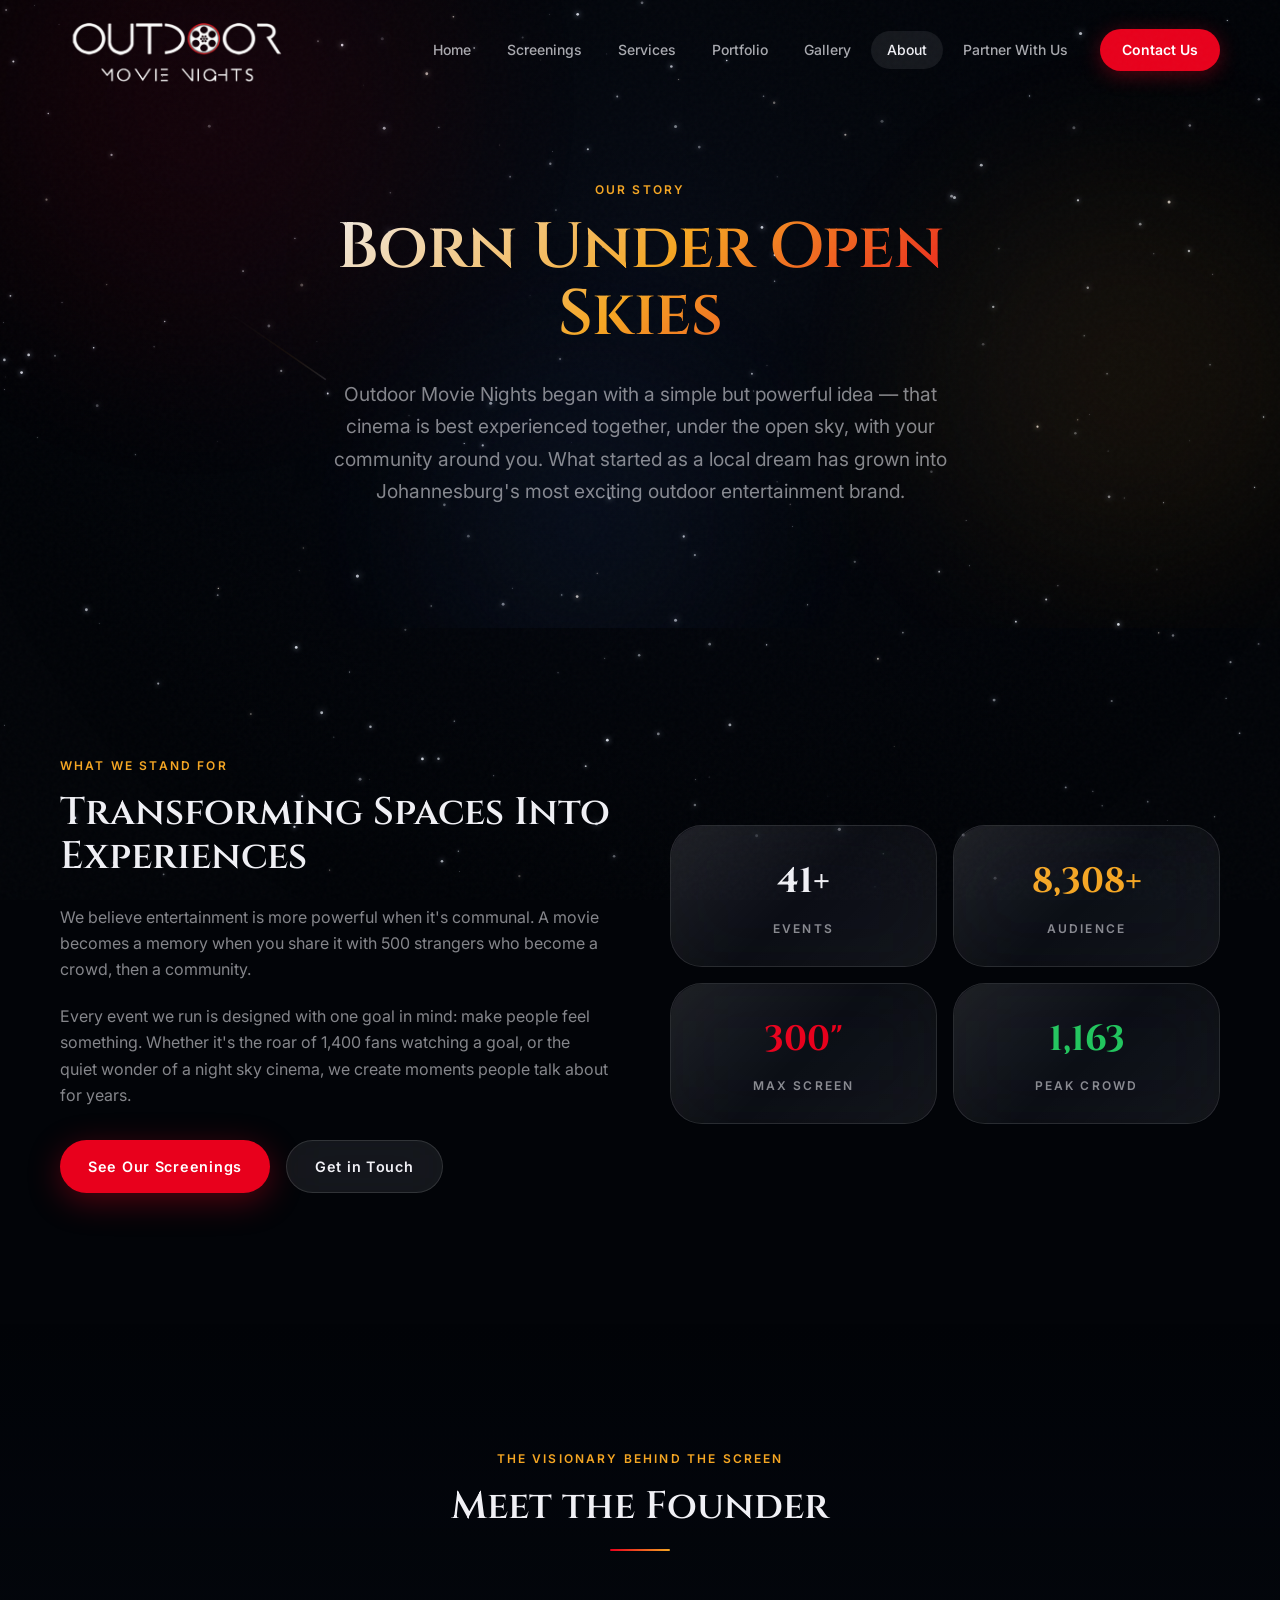
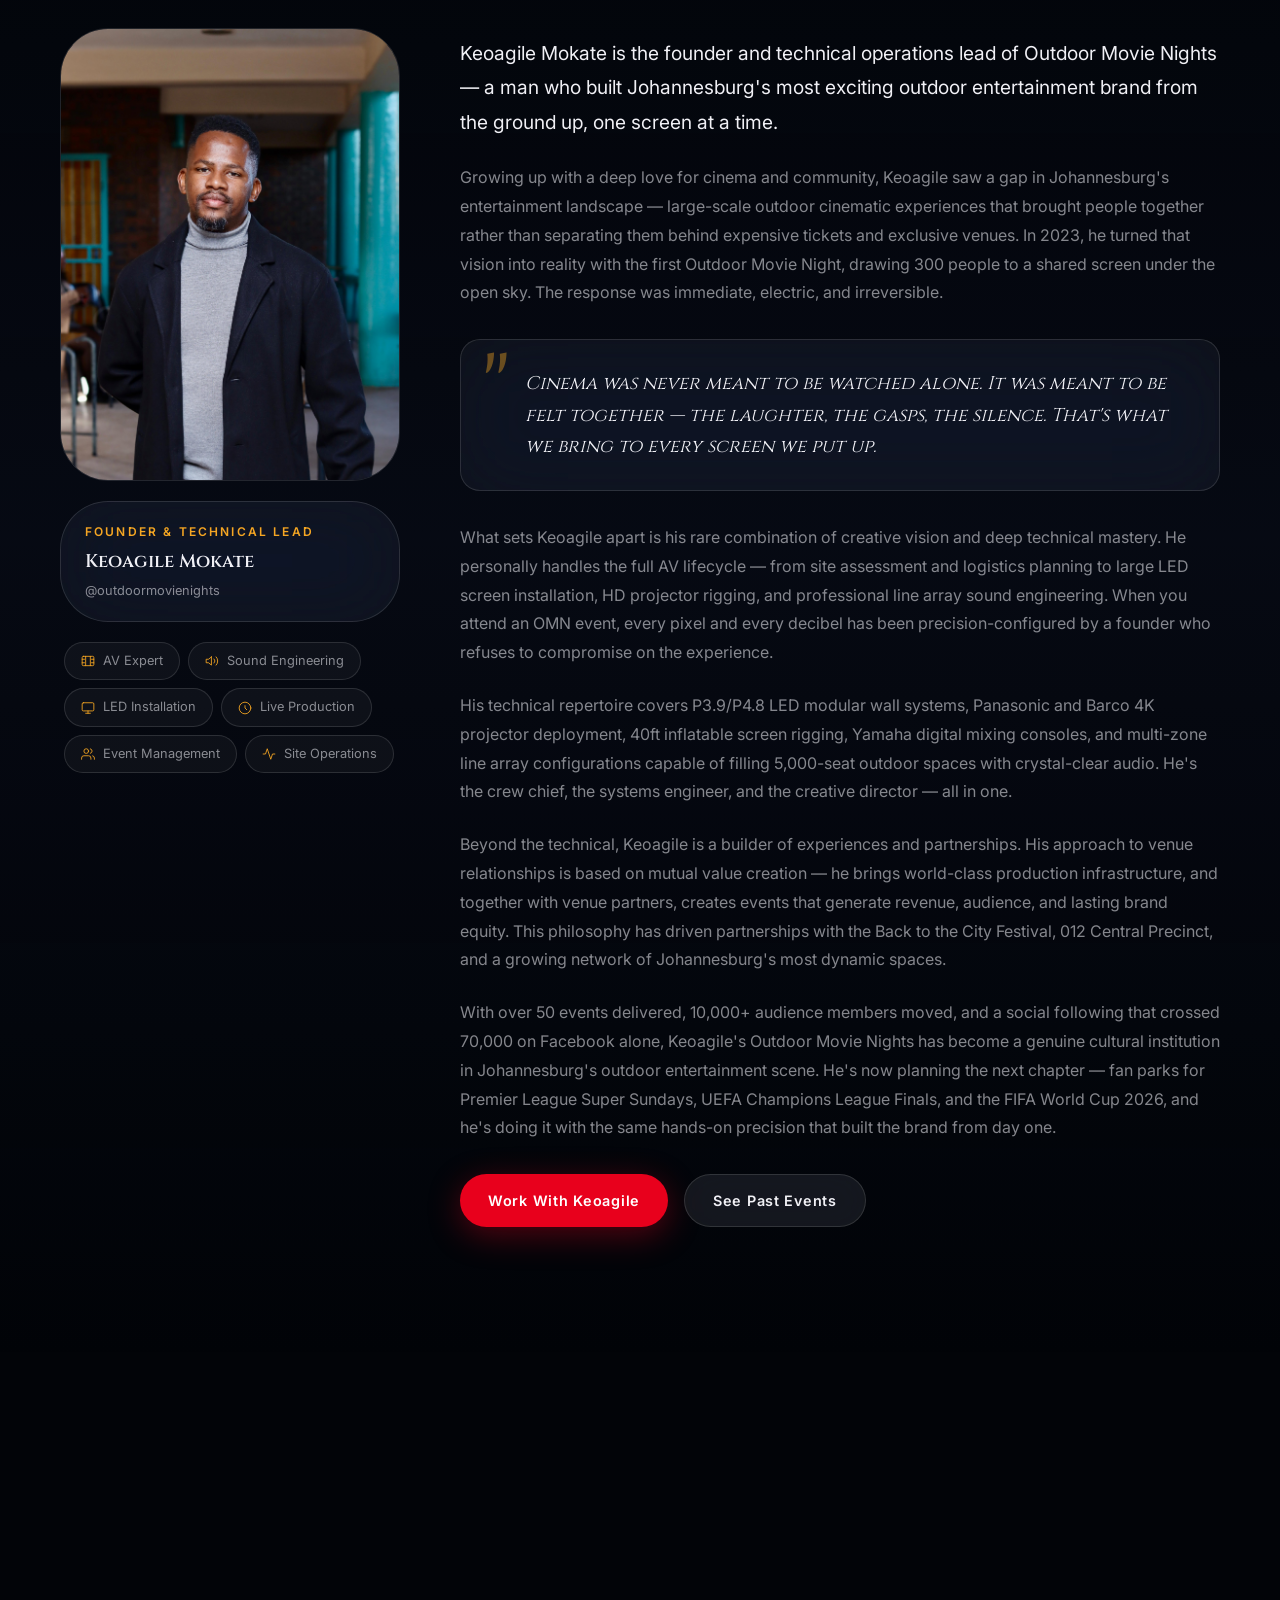
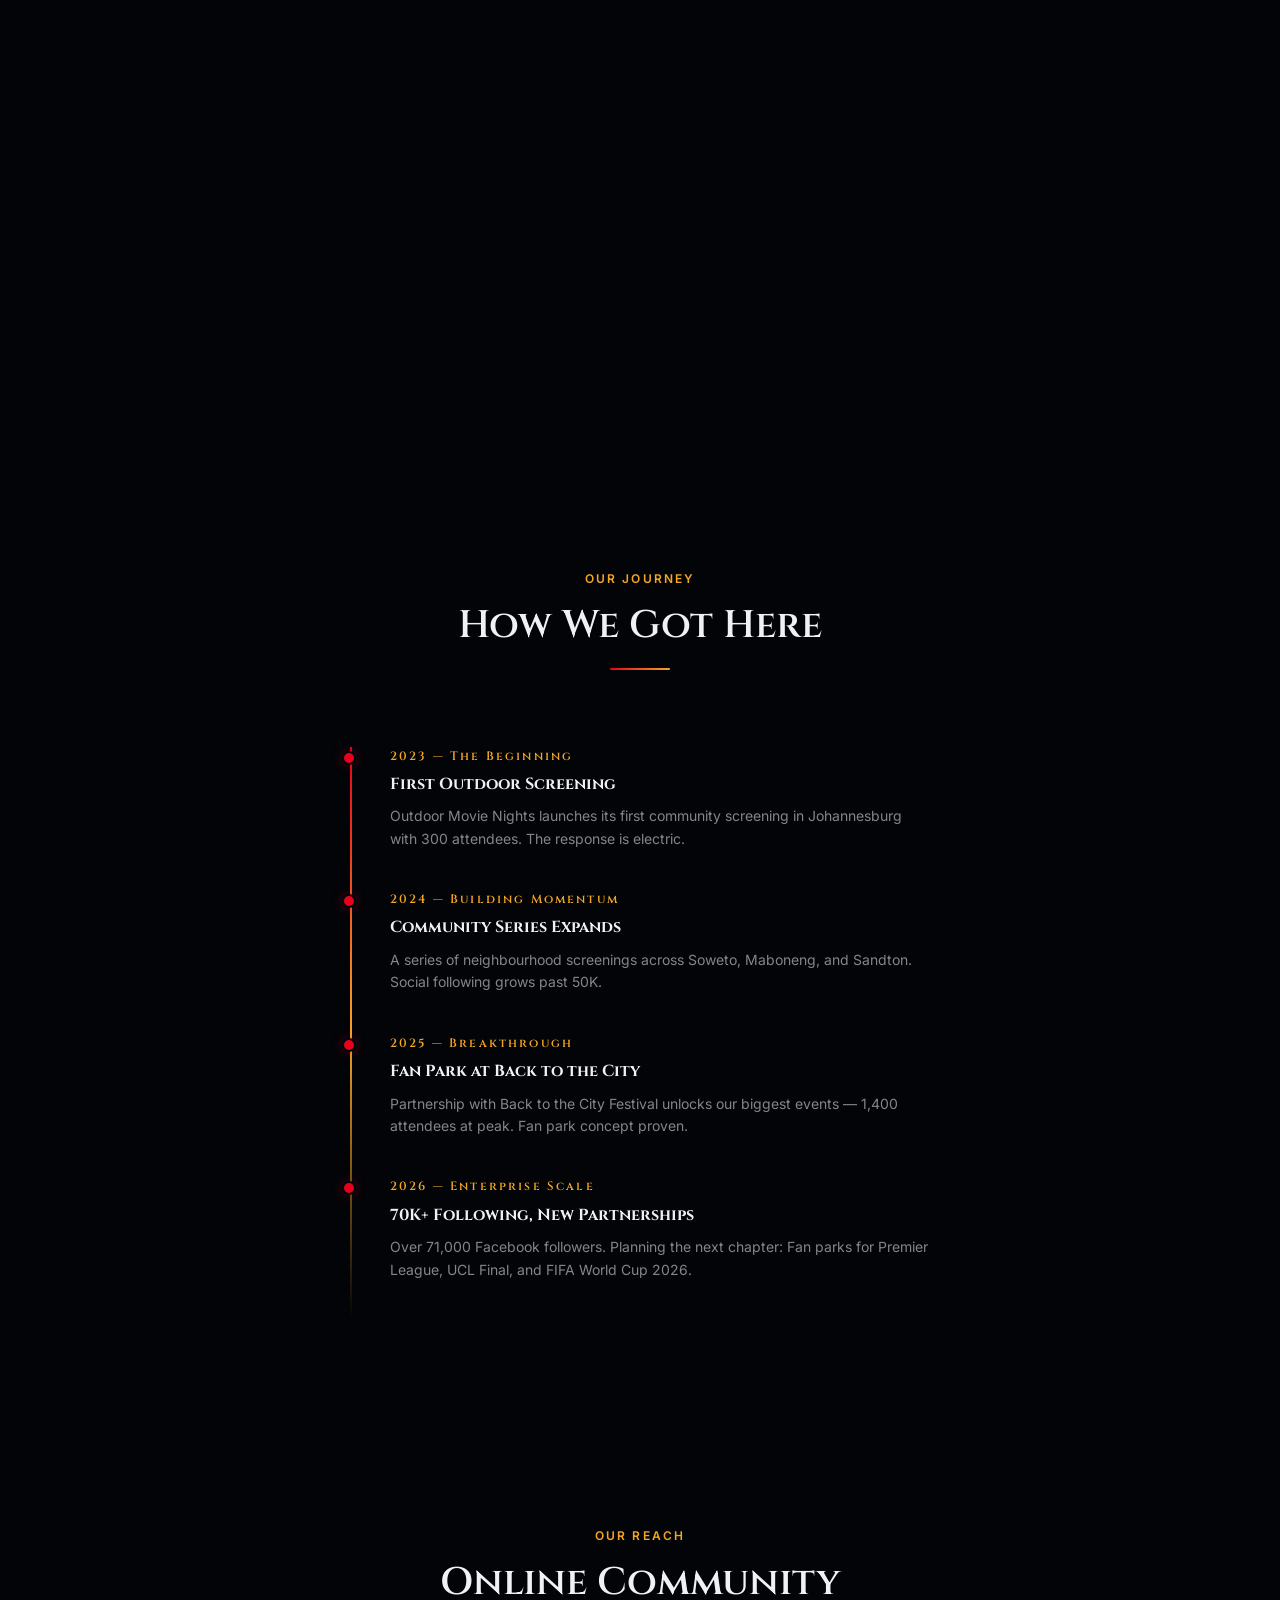
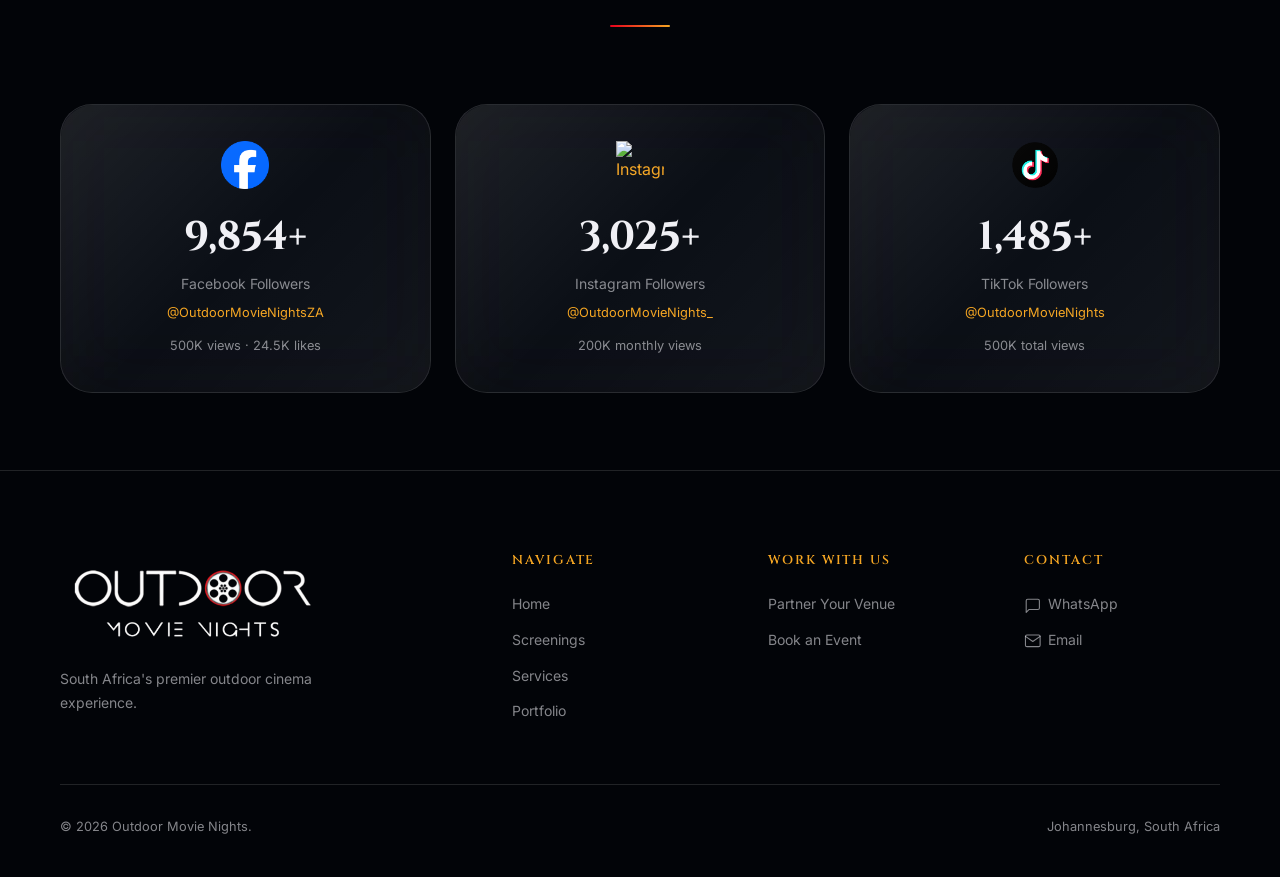
==== about.html @ 3a8fc17a "Initial launch: Outdoor Movie Nights website 8-page enterprise site — iOS 26 Liquid Glass design sys" ====
<!DOCTYPE html>
<html lang="en">
<head>
  <meta charset="UTF-8">
  <meta name="viewport" content="width=device-width, initial-scale=1.0">
  <title>About — Outdoor Movie Nights</title>
  <link rel="stylesheet" href="css/global.css">
  <link rel="stylesheet" href="css/animations.css">
  <link rel="stylesheet" href="css/components.css">
  <style>
    .founder-layout { display:grid; grid-template-columns:340px 1fr; gap:60px; align-items:start; }
    @media(max-width:900px){ .founder-layout { grid-template-columns:1fr; } }
    .founder-photo-wrap { position:sticky; top:100px; }
    .founder-photo { width:100%; aspect-ratio:3/4; object-fit:cover; object-position:top; border-radius:var(--r-xl); border:1px solid var(--glass-border); }
    .founder-quote { position:relative; padding:28px 32px; margin:32px 0; }
    .founder-quote::before { content:'"'; font-family:var(--font-display); font-size:6rem; line-height:0.6; color:var(--c-amber); opacity:0.4; position:absolute; top:24px; left:20px; }
    .founder-quote blockquote { font-family:var(--font-display); font-size:1.15rem; line-height:1.7; color:var(--c-white); padding-left:32px; font-style:italic; margin:0; }
    .expertise-pill { display:inline-flex; align-items:center; gap:8px; padding:8px 16px; background:rgba(255,255,255,0.04); border:1px solid var(--glass-border); border-radius:var(--r-full); font-size:0.8rem; color:var(--c-muted); margin:4px; }
    .expertise-pill svg { width:14px; height:14px; stroke:var(--c-amber); fill:none; stroke-width:1.5; stroke-linecap:round; stroke-linejoin:round; }
  </style>
</head>
<body class="grain">
<canvas id="starfield-canvas"></canvas>

<nav class="nav">
  <div class="nav-inner">
    <a href="index.html" class="nav-logo"><img src="assets/logo/OMN Logo.png" alt="Outdoor Movie Nights"></a>
    <div class="nav-links">
      <a href="index.html" class="nav-link">Home</a>
      <a href="screenings.html" class="nav-link">Screenings</a>
      <a href="services.html" class="nav-link">Services</a>
      <a href="portfolio.html" class="nav-link">Portfolio</a>
      <a href="gallery.html" class="nav-link">Gallery</a>
      <a href="about.html" class="nav-link">About</a>
      <a href="vendors.html" class="nav-link">Partner With Us</a>
      <a href="contact.html" class="nav-link nav-cta">Contact Us</a>
    </div>
    <button class="nav-toggle"><span></span><span></span><span></span></button>
  </div>
</nav>
<div class="nav-mobile">
  <a href="index.html" class="nav-link">Home</a>
  <a href="screenings.html" class="nav-link">Screenings</a>
  <a href="services.html" class="nav-link">Services</a>
  <a href="portfolio.html" class="nav-link">Portfolio</a>
  <a href="gallery.html" class="nav-link">Gallery</a>
  <a href="about.html" class="nav-link">About</a>
  <a href="vendors.html" class="nav-link">Partner With Us</a>
  <a href="contact.html" class="nav-link nav-cta">Contact Us</a>
</div>

<!-- Hero -->
<section class="page-hero" style="padding-bottom:120px">
  <div class="aurora"><div class="aurora-orb"></div><div class="aurora-orb"></div><div class="aurora-orb"></div></div>
  <div class="container page-wrapper" style="max-width:800px;margin:0 auto;text-align:center">
    <div class="label" style="margin-bottom:16px">Our Story</div>
    <h1 class="display-lg text-gradient" style="margin-bottom:28px">Born Under Open Skies</h1>
    <p class="body-lg" style="color:var(--c-muted);max-width:620px;margin:0 auto">
      Outdoor Movie Nights began with a simple but powerful idea — that cinema is best experienced together, under the open sky, with your community around you. What started as a local dream has grown into Johannesburg's most exciting outdoor entertainment brand.
    </p>
  </div>
</section>

<!-- Mission -->
<section class="section" style="position:relative;z-index:2">
  <div class="container">
    <div style="display:grid;grid-template-columns:1fr 1fr;gap:60px;align-items:center">
      <div class="reveal">
        <div class="label" style="margin-bottom:16px">What We Stand For</div>
        <h2 class="display-md" style="margin-bottom:24px">Transforming Spaces Into Experiences</h2>
        <p class="body-md" style="color:var(--c-muted);margin-bottom:20px">We believe entertainment is more powerful when it's communal. A movie becomes a memory when you share it with 500 strangers who become a crowd, then a community.</p>
        <p class="body-md" style="color:var(--c-muted);margin-bottom:32px">Every event we run is designed with one goal in mind: make people feel something. Whether it's the roar of 1,400 fans watching a goal, or the quiet wonder of a night sky cinema, we create moments people talk about for years.</p>
        <div style="display:flex;gap:16px;flex-wrap:wrap">
          <a href="screenings.html" class="btn btn-primary">See Our Screenings</a>
          <a href="contact.html" class="btn btn-glass">Get in Touch</a>
        </div>
      </div>
      <div class="reveal reveal-delay-2">
        <div style="display:grid;grid-template-columns:1fr 1fr;gap:16px">
          <div class="glass-card" style="padding:28px;text-align:center">
            <div style="font-family:var(--font-display);font-size:2.2rem;font-weight:700;color:var(--c-white);margin-bottom:8px" data-target="50" data-suffix="+">50+</div>
            <div class="label" style="color:var(--c-muted)">Events</div>
          </div>
          <div class="glass-card" style="padding:28px;text-align:center">
            <div style="font-family:var(--font-display);font-size:2.2rem;font-weight:700;color:var(--c-amber);margin-bottom:8px" data-target="10000" data-suffix="+">10K+</div>
            <div class="label" style="color:var(--c-muted)">Audience</div>
          </div>
          <div class="glass-card" style="padding:28px;text-align:center">
            <div style="font-family:var(--font-display);font-size:2.2rem;font-weight:700;color:var(--c-red);margin-bottom:8px">300"</div>
            <div class="label" style="color:var(--c-muted)">Max Screen</div>
          </div>
          <div class="glass-card" style="padding:28px;text-align:center">
            <div style="font-family:var(--font-display);font-size:2.2rem;font-weight:700;color:var(--c-green);margin-bottom:8px" data-target="1400" data-suffix="">1,400</div>
            <div class="label" style="color:var(--c-muted)">Peak Crowd</div>
          </div>
        </div>
      </div>
    </div>
  </div>
</section>

<!-- Founder -->
<section class="section" style="position:relative;z-index:2;background:linear-gradient(180deg,transparent,rgba(10,15,30,0.5),transparent)">
  <div class="container">
    <div class="section-header reveal">
      <div class="label">The Visionary Behind the Screen</div>
      <h2 class="display-md">Meet the Founder</h2>
      <div class="divider"></div>
    </div>

    <div class="founder-layout reveal">
      <!-- Photo column -->
      <div class="founder-photo-wrap">
        <img src="assets/founder/founder.jpeg" alt="Keoagile Mokate — Founder, Outdoor Movie Nights" class="founder-photo">
        <div class="glass" style="margin-top:20px;padding:20px 24px;border-radius:var(--r-xl);border:1px solid var(--glass-border)">
          <div class="label" style="margin-bottom:6px;color:var(--c-amber)">Founder & Technical Lead</div>
          <div style="font-family:var(--font-display);font-size:1.15rem;font-weight:600;margin-bottom:4px">Keoagile Mokate</div>
          <div style="font-size:0.8rem;color:var(--c-muted)">@outdoormovienights</div>
        </div>
        <div style="margin-top:16px;display:flex;flex-wrap:wrap">
          <span class="expertise-pill">
            <svg viewBox="0 0 24 24"><rect x="2" y="4" width="20" height="16" rx="2"/><path d="M8 4v16M16 4v16M2 9h4M2 15h4M18 9h4M18 15h4"/></svg>
            AV Expert
          </span>
          <span class="expertise-pill">
            <svg viewBox="0 0 24 24"><path d="M11 5L6 9H2v6h4l5 4V5z"/><path d="M19.07 4.93a10 10 0 010 14.14M15.54 8.46a5 5 0 010 7.07"/></svg>
            Sound Engineering
          </span>
          <span class="expertise-pill">
            <svg viewBox="0 0 24 24"><rect x="2" y="3" width="20" height="14" rx="2"/><path d="M8 21h8M12 17v4"/></svg>
            LED Installation
          </span>
          <span class="expertise-pill">
            <svg viewBox="0 0 24 24"><circle cx="12" cy="12" r="10"/><path d="M12 8v4l3 3"/></svg>
            Live Production
          </span>
          <span class="expertise-pill">
            <svg viewBox="0 0 24 24"><path d="M17 21v-2a4 4 0 00-4-4H5a4 4 0 00-4 4v2"/><circle cx="9" cy="7" r="4"/><path d="M23 21v-2a4 4 0 00-3-3.87M16 3.13a4 4 0 010 7.75"/></svg>
            Event Management
          </span>
          <span class="expertise-pill">
            <svg viewBox="0 0 24 24"><polyline points="22 12 18 12 15 21 9 3 6 12 2 12"/></svg>
            Site Operations
          </span>
        </div>
      </div>

      <!-- Bio column -->
      <div style="padding-top:8px">
        <p class="body-lg" style="color:var(--c-white);margin-bottom:24px;line-height:1.8">
          Keoagile Mokate is the founder and technical operations lead of Outdoor Movie Nights — a man who built Johannesburg's most exciting outdoor entertainment brand from the ground up, one screen at a time.
        </p>

        <p class="body-md" style="color:var(--c-muted);margin-bottom:24px;line-height:1.8">
          Growing up with a deep love for cinema and community, Keoagile saw a gap in Johannesburg's entertainment landscape — large-scale outdoor cinematic experiences that brought people together rather than separating them behind expensive tickets and exclusive venues. In 2023, he turned that vision into reality with the first Outdoor Movie Night, drawing 300 people to a shared screen under the open sky. The response was immediate, electric, and irreversible.
        </p>

        <div class="glass founder-quote">
          <blockquote>Cinema was never meant to be watched alone. It was meant to be felt together — the laughter, the gasps, the silence. That's what we bring to every screen we put up.</blockquote>
        </div>

        <p class="body-md" style="color:var(--c-muted);margin-bottom:24px;line-height:1.8">
          What sets Keoagile apart is his rare combination of creative vision and deep technical mastery. He personally handles the full AV lifecycle — from site assessment and logistics planning to large LED screen installation, HD projector rigging, and professional line array sound engineering. When you attend an OMN event, every pixel and every decibel has been precision-configured by a founder who refuses to compromise on the experience.
        </p>

        <p class="body-md" style="color:var(--c-muted);margin-bottom:24px;line-height:1.8">
          His technical repertoire covers P3.9/P4.8 LED modular wall systems, Panasonic and Barco 4K projector deployment, 40ft inflatable screen rigging, Yamaha digital mixing consoles, and multi-zone line array configurations capable of filling 5,000-seat outdoor spaces with crystal-clear audio. He's the crew chief, the systems engineer, and the creative director — all in one.
        </p>

        <p class="body-md" style="color:var(--c-muted);margin-bottom:24px;line-height:1.8">
          Beyond the technical, Keoagile is a builder of experiences and partnerships. His approach to venue relationships is based on mutual value creation — he brings world-class production infrastructure, and together with venue partners, creates events that generate revenue, audience, and lasting brand equity. This philosophy has driven partnerships with the Back to the City Festival, 012 Central Precinct, and a growing network of Johannesburg's most dynamic spaces.
        </p>

        <p class="body-md" style="color:var(--c-muted);margin-bottom:32px;line-height:1.8">
          With over 50 events delivered, 10,000+ audience members moved, and a social following that crossed 70,000 on Facebook alone, Keoagile's Outdoor Movie Nights has become a genuine cultural institution in Johannesburg's outdoor entertainment scene. He's now planning the next chapter — fan parks for Premier League Super Sundays, UEFA Champions League Finals, and the FIFA World Cup 2026, and he's doing it with the same hands-on precision that built the brand from day one.
        </p>

        <div style="display:flex;gap:16px;flex-wrap:wrap">
          <a href="contact.html" class="btn btn-primary">Work With Keoagile</a>
          <a href="portfolio.html" class="btn btn-glass">See Past Events</a>
        </div>
      </div>
    </div>
  </div>
</section>

<!-- Values -->
<section class="section" style="position:relative;z-index:2">
  <div class="container">
    <div class="section-header reveal">
      <div class="label">What Drives Us</div>
      <h2 class="display-md">Our Values</h2>
      <div class="divider"></div>
    </div>
    <div class="grid-4">
      <div class="glass-card glass-irid reveal reveal-delay-1" style="padding:32px;text-align:center">
        <div class="icon icon-lg" style="margin:0 auto 20px;color:var(--c-amber)">
          <svg viewBox="0 0 24 24" fill="none" stroke="currentColor" stroke-width="1.5" stroke-linecap="round" stroke-linejoin="round"><path d="M17 21v-2a4 4 0 00-4-4H5a4 4 0 00-4 4v2"/><circle cx="9" cy="7" r="4"/><path d="M23 21v-2a4 4 0 00-3-3.87M16 3.13a4 4 0 010 7.75"/></svg>
        </div>
        <h3 style="font-family:var(--font-display);font-size:1rem;margin-bottom:10px">Partnership First</h3>
        <p style="font-size:0.875rem;color:var(--c-muted)">We validate with low-friction pilots then scale. Every partnership is built on trust and mutual benefit.</p>
      </div>
      <div class="glass-card glass-irid reveal reveal-delay-2" style="padding:32px;text-align:center">
        <div class="icon icon-lg" style="margin:0 auto 20px;color:var(--c-amber)">
          <svg viewBox="0 0 24 24" fill="none" stroke="currentColor" stroke-width="1.5" stroke-linecap="round" stroke-linejoin="round"><path d="M11 5L6 9H2v6h4l5 4V5z"/><path d="M19.07 4.93a10 10 0 010 14.14M15.54 8.46a5 5 0 010 7.07"/></svg>
        </div>
        <h3 style="font-family:var(--font-display);font-size:1rem;margin-bottom:10px">Technical Excellence</h3>
        <p style="font-size:0.875rem;color:var(--c-muted)">Crystal-clear visuals and stadium-quality audio — we never compromise on the experience.</p>
      </div>
      <div class="glass-card glass-irid reveal reveal-delay-3" style="padding:32px;text-align:center">
        <div class="icon icon-lg" style="margin:0 auto 20px;color:var(--c-amber)">
          <svg viewBox="0 0 24 24" fill="none" stroke="currentColor" stroke-width="1.5" stroke-linecap="round" stroke-linejoin="round"><path d="M3 9l9-7 9 7v11a2 2 0 01-2 2H5a2 2 0 01-2-2z"/><polyline points="9 22 9 12 15 12 15 22"/></svg>
        </div>
        <h3 style="font-family:var(--font-display);font-size:1rem;margin-bottom:10px">Community Driven</h3>
        <p style="font-size:0.875rem;color:var(--c-muted)">We celebrate modern African urban culture — events that bring people together and build belonging.</p>
      </div>
      <div class="glass-card glass-irid reveal reveal-delay-4" style="padding:32px;text-align:center">
        <div class="icon icon-lg" style="margin:0 auto 20px;color:var(--c-amber)">
          <svg viewBox="0 0 24 24" fill="none" stroke="currentColor" stroke-width="1.5" stroke-linecap="round" stroke-linejoin="round"><polyline points="23 6 13.5 15.5 8.5 10.5 1 18"/><polyline points="17 6 23 6 23 12"/></svg>
        </div>
        <h3 style="font-family:var(--font-display);font-size:1rem;margin-bottom:10px">Disciplined Growth</h3>
        <p style="font-size:0.875rem;color:var(--c-muted)">Prove the concept, then scale. We build sustainable entertainment ventures on solid financial foundations.</p>
      </div>
    </div>
  </div>
</section>

<!-- Timeline -->
<section class="section" style="position:relative;z-index:2">
  <div class="container" style="max-width:700px;margin:0 auto">
    <div class="section-header reveal">
      <div class="label">Our Journey</div>
      <h2 class="display-md">How We Got Here</h2>
      <div class="divider"></div>
    </div>
    <div class="timeline reveal">
      <div class="timeline-item">
        <div class="timeline-year">2023 — The Beginning</div>
        <h3 style="font-family:var(--font-display);margin-bottom:8px;font-size:1rem">First Outdoor Screening</h3>
        <p style="font-size:0.875rem;color:var(--c-muted)">Outdoor Movie Nights launches its first community screening in Johannesburg with 300 attendees. The response is electric.</p>
      </div>
      <div class="timeline-item">
        <div class="timeline-year">2024 — Building Momentum</div>
        <h3 style="font-family:var(--font-display);margin-bottom:8px;font-size:1rem">Community Series Expands</h3>
        <p style="font-size:0.875rem;color:var(--c-muted)">A series of neighbourhood screenings across Soweto, Maboneng, and Sandton. Social following grows past 50K.</p>
      </div>
      <div class="timeline-item">
        <div class="timeline-year">2025 — Breakthrough</div>
        <h3 style="font-family:var(--font-display);margin-bottom:8px;font-size:1rem">Fan Park at Back to the City</h3>
        <p style="font-size:0.875rem;color:var(--c-muted)">Partnership with Back to the City Festival unlocks our biggest events — 1,400 attendees at peak. Fan park concept proven.</p>
      </div>
      <div class="timeline-item">
        <div class="timeline-year">2026 — Enterprise Scale</div>
        <h3 style="font-family:var(--font-display);margin-bottom:8px;font-size:1rem">70K+ Following, New Partnerships</h3>
        <p style="font-size:0.875rem;color:var(--c-muted)">Over 71,000 Facebook followers. Planning the next chapter: Fan parks for Premier League, UCL Final, and FIFA World Cup 2026.</p>
      </div>
    </div>
  </div>
</section>

<!-- Social Proof -->
<section class="section-sm" style="position:relative;z-index:2">
  <div class="container">
    <div class="section-header reveal">
      <div class="label">Our Reach</div>
      <h2 class="display-md">Online Community</h2>
      <div class="divider"></div>
    </div>
    <div class="grid-3">
      <div class="glass-card glass-irid reveal reveal-delay-1" style="padding:36px;text-align:center">
        <div class="icon icon-lg" style="margin:0 auto 16px;color:var(--c-amber)">
          <img src="assets/Facebook_Logo_2023.png" alt="Facebook" style="width:48px;height:48px;object-fit:contain;border-radius:8px">
        </div>
        <div style="font-family:var(--font-display);font-size:2.5rem;font-weight:700;margin-bottom:4px;color:var(--c-white)" data-target="71000" data-suffix="+">71,000+</div>
        <div style="font-size:0.875rem;color:var(--c-muted);margin-bottom:8px">Facebook Followers</div>
        <div style="font-size:0.8rem;color:var(--c-amber)">@OutdoorMovieNightsZA</div>
        <div style="margin-top:12px;font-size:0.8rem;color:var(--c-muted)">500K views · 24.5K likes</div>
      </div>
      <div class="glass-card glass-irid reveal reveal-delay-2" style="padding:36px;text-align:center">
        <div class="icon icon-lg" style="margin:0 auto 16px;color:var(--c-amber)">
          <img src="assets/Instagram_icon.png" alt="Instagram" style="width:48px;height:48px;object-fit:contain">
        </div>
        <div style="font-family:var(--font-display);font-size:2.5rem;font-weight:700;margin-bottom:4px;color:var(--c-white)" data-target="21800" data-suffix="+">21,800+</div>
        <div style="font-size:0.875rem;color:var(--c-muted);margin-bottom:8px">Instagram Followers</div>
        <div style="font-size:0.8rem;color:var(--c-amber)">@OutdoorMovieNights_</div>
        <div style="margin-top:12px;font-size:0.8rem;color:var(--c-muted)">200K monthly views</div>
      </div>
      <div class="glass-card glass-irid reveal reveal-delay-3" style="padding:36px;text-align:center">
        <div class="icon icon-lg" style="margin:0 auto 16px;color:var(--c-amber)">
          <img src="assets/tiktok-icon-free-png.webp" alt="TikTok" style="width:48px;height:48px;object-fit:contain">
        </div>
        <div style="font-family:var(--font-display);font-size:2.5rem;font-weight:700;margin-bottom:4px;color:var(--c-white)" data-target="10700" data-suffix="+">10,700+</div>
        <div style="font-size:0.875rem;color:var(--c-muted);margin-bottom:8px">TikTok Followers</div>
        <div style="font-size:0.8rem;color:var(--c-amber)">@OutdoorMovieNights</div>
        <div style="margin-top:12px;font-size:0.8rem;color:var(--c-muted)">500K total views</div>
      </div>
    </div>
  </div>
</section>

<footer>
  <div class="container">
    <div class="footer-grid">
      <div class="footer-brand">
        <img src="assets/logo/OMN Logo.png" alt="Outdoor Movie Nights">
        <p style="margin-top:16px">South Africa's premier outdoor cinema experience.</p>
      </div>
      <div class="footer-col"><h4>Navigate</h4><ul>
        <li><a href="index.html">Home</a></li>
        <li><a href="screenings.html">Screenings</a></li>
        <li><a href="services.html">Services</a></li>
        <li><a href="portfolio.html">Portfolio</a></li>
      </ul></div>
      <div class="footer-col"><h4>Work With Us</h4><ul>
        <li><a href="vendors.html">Partner Your Venue</a></li>
        <li><a href="contact.html">Book an Event</a></li>
      </ul></div>
      <div class="footer-col"><h4>Contact</h4><ul>
        <li><a href="https://wa.me/27680198329">
          <span class="icon icon-sm" style="vertical-align:middle;margin-right:6px;color:var(--c-muted)"><svg viewBox="0 0 24 24" fill="none" stroke="currentColor" stroke-width="1.5" stroke-linecap="round" stroke-linejoin="round"><path d="M21 15a2 2 0 01-2 2H7l-4 4V5a2 2 0 012-2h14a2 2 0 012 2z"/></svg></span>WhatsApp
        </a></li>
        <li><a href="mailto:info@outdoormovienights.co.za">
          <span class="icon icon-sm" style="vertical-align:middle;margin-right:6px;color:var(--c-muted)"><svg viewBox="0 0 24 24" fill="none" stroke="currentColor" stroke-width="1.5" stroke-linecap="round" stroke-linejoin="round"><path d="M4 4h16c1.1 0 2 .9 2 2v12c0 1.1-.9 2-2 2H4c-1.1 0-2-.9-2-2V6c0-1.1.9-2 2-2z"/><polyline points="22,6 12,13 2,6"/></svg></span>Email
        </a></li>
      </ul></div>
    </div>
    <div class="footer-bottom">
      <span>© 2026 Outdoor Movie Nights.</span>
      <span>Johannesburg, South Africa</span>
    </div>
  </div>
</footer>

<script src="js/starfield.js"></script>
<script src="js/nav.js"></script>
<script src="js/scroll.js"></script>
</body>
</html>
---- css/global.css ----
/* ═══════════════════════════════════════════════════════════
   OUTDOOR MOVIE NIGHTS — Global Design System
   iOS 26 Liquid Glass + Cinematic Night Theme
   ═══════════════════════════════════════════════════════════ */

@import url('https://fonts.googleapis.com/css2?family=Cinzel:wght@400;600;700;900&family=Inter:wght@300;400;500;600;700&display=swap');

/* ── Design Tokens ── */
:root {
  /* Core palette */
  --c-void:        #020408;
  --c-deep:        #050810;
  --c-night:       #0A0F1E;
  --c-dusk:        #111827;
  --c-surface:     #1a2035;

  /* Accents */
  --c-red:         #E8001C;
  --c-red-glow:    rgba(232,0,28,0.35);
  --c-amber:       #F5A623;
  --c-amber-glow:  rgba(245,166,35,0.3);
  --c-gold:        #D4A847;
  --c-white:       #F0F0F5;
  --c-muted:       rgba(240,240,245,0.55);
  --c-green:       #22C55E;
  --c-green-glow:  rgba(34,197,94,0.3);

  /* Liquid Glass */
  --glass-bg:      rgba(255,255,255,0.045);
  --glass-bg-mid:  rgba(255,255,255,0.08);
  --glass-bg-hi:   rgba(255,255,255,0.12);
  --glass-border:  rgba(255,255,255,0.12);
  --glass-blur:    blur(40px) saturate(180%) brightness(1.1);
  --glass-blur-sm: blur(20px) saturate(160%);

  /* Typography */
  --font-display: 'Cinzel', serif;
  --font-body:    'Inter', sans-serif;

  /* Spacing */
  --nav-h: 100px;
  --section-pad: clamp(80px, 10vw, 140px);

  /* Radii */
  --r-sm:  12px;
  --r-md:  20px;
  --r-lg:  32px;
  --r-xl:  48px;
  --r-full: 9999px;

  /* Transitions */
  --ease-glass: cubic-bezier(0.34, 1.56, 0.64, 1);
  --ease-smooth: cubic-bezier(0.25, 0.46, 0.45, 0.94);
  --t-fast: 0.2s;
  --t-mid:  0.4s;
  --t-slow: 0.7s;
}

/* ── Reset ── */
*, *::before, *::after { box-sizing: border-box; margin: 0; padding: 0; }

html {
  scroll-behavior: smooth;
  -webkit-font-smoothing: antialiased;
  font-size: 16px;
  overflow-x: hidden;
}

body {
  background: var(--c-void);
  color: var(--c-white);
  font-family: var(--font-body);
  font-weight: 400;
  line-height: 1.6;
  overflow-x: hidden;
  min-height: 100vh;
}

img { display: block; max-width: 100%; height: auto; }
a   { color: inherit; text-decoration: none; }
ul  { list-style: none; }
button { cursor: pointer; border: none; background: none; font-family: inherit; color: inherit; }
input, select, textarea { color: inherit; font-family: inherit; }

/* ── Liquid Glass Mixin Classes ── */
.glass {
  background: var(--glass-bg);
  backdrop-filter: var(--glass-blur);
  -webkit-backdrop-filter: var(--glass-blur);
  border: 1px solid var(--glass-border);
  border-radius: var(--r-md);
}

.glass-mid {
  background: var(--glass-bg-mid);
  backdrop-filter: var(--glass-blur);
  -webkit-backdrop-filter: var(--glass-blur);
  border: 1px solid rgba(255,255,255,0.15);
  border-radius: var(--r-md);
}

.glass-hi {
  background: var(--glass-bg-hi);
  backdrop-filter: var(--glass-blur);
  -webkit-backdrop-filter: var(--glass-blur);
  border: 1px solid rgba(255,255,255,0.2);
  border-radius: var(--r-md);
}

.glass-card {
  background: var(--glass-bg);
  backdrop-filter: var(--glass-blur);
  -webkit-backdrop-filter: var(--glass-blur);
  border: 1px solid var(--glass-border);
  border-radius: var(--r-lg);
  position: relative;
  overflow: hidden;
  transition: transform var(--t-mid) var(--ease-glass),
              border-color var(--t-mid) var(--ease-smooth),
              box-shadow var(--t-mid) var(--ease-smooth);
}

.glass-card::before {
  content: '';
  position: absolute;
  inset: 0;
  border-radius: inherit;
  background: linear-gradient(135deg, rgba(255,255,255,0.08) 0%, transparent 50%, rgba(255,255,255,0.03) 100%);
  pointer-events: none;
}

.glass-card:hover {
  transform: translateY(-4px) scale(1.005);
  border-color: rgba(255,255,255,0.25);
  box-shadow: 0 24px 64px rgba(0,0,0,0.5), 0 0 40px rgba(232,0,28,0.1), inset 0 1px 0 rgba(255,255,255,0.15);
}

/* ── Iridescent border shimmer ── */
.glass-irid {
  position: relative;
}
.glass-irid::after {
  content: '';
  position: absolute;
  inset: -1px;
  border-radius: inherit;
  padding: 1px;
  background: conic-gradient(from var(--angle, 0deg), #E8001C, #F5A623, #fff, #6ee7f7, #E8001C);
  -webkit-mask: linear-gradient(#fff 0 0) content-box, linear-gradient(#fff 0 0);
  -webkit-mask-composite: destination-out;
  mask-composite: exclude;
  opacity: 0;
  transition: opacity var(--t-mid) ease;
  animation: spin-angle 4s linear infinite paused;
  pointer-events: none;
}
.glass-irid:hover::after { opacity: 1; animation-play-state: running; }

@property --angle {
  syntax: '<angle>';
  initial-value: 0deg;
  inherits: false;
}
@keyframes spin-angle { to { --angle: 360deg; } }

/* ── Typography Scale ── */
.display-xl {
  font-family: var(--font-display);
  font-size: clamp(3rem, 8vw, 7.5rem);
  font-weight: 700;
  line-height: 1.0;
  letter-spacing: -0.02em;
}

.display-lg {
  font-family: var(--font-display);
  font-size: clamp(2.2rem, 5vw, 4.5rem);
  font-weight: 600;
  line-height: 1.05;
  letter-spacing: -0.01em;
}

.display-md {
  font-family: var(--font-display);
  font-size: clamp(1.5rem, 3vw, 2.8rem);
  font-weight: 600;
  line-height: 1.15;
}

.display-sm {
  font-family: var(--font-display);
  font-size: clamp(1.1rem, 2vw, 1.8rem);
  font-weight: 600;
}

.label {
  font-size: 0.75rem;
  font-weight: 600;
  letter-spacing: 0.18em;
  text-transform: uppercase;
  color: var(--c-amber);
}

.body-lg { font-size: clamp(1rem, 1.5vw, 1.2rem); line-height: 1.7; }
.body-md { font-size: 1rem; line-height: 1.65; }
.body-sm { font-size: 0.875rem; line-height: 1.6; }

/* ── Gradient Text ── */
.text-gradient {
  background: linear-gradient(135deg, var(--c-white) 0%, var(--c-amber) 50%, var(--c-red) 100%);
  -webkit-background-clip: text;
  -webkit-text-fill-color: transparent;
  background-clip: text;
}

.text-gradient-red {
  background: linear-gradient(135deg, var(--c-white) 30%, var(--c-red) 100%);
  -webkit-background-clip: text;
  -webkit-text-fill-color: transparent;
  background-clip: text;
}

/* ── Buttons ── */
.btn {
  display: inline-flex;
  align-items: center;
  gap: 8px;
  padding: 14px 28px;
  border-radius: var(--r-full);
  font-size: 0.9rem;
  font-weight: 600;
  letter-spacing: 0.05em;
  transition: all var(--t-mid) var(--ease-glass);
  position: relative;
  overflow: hidden;
}

.btn-primary {
  background: var(--c-red);
  color: #fff;
  box-shadow: 0 8px 32px var(--c-red-glow);
}
.btn-primary:hover {
  background: #ff0a22;
  transform: translateY(-2px) scale(1.02);
  box-shadow: 0 16px 48px rgba(232,0,28,0.5);
}

.btn-glass {
  background: var(--glass-bg-mid);
  backdrop-filter: var(--glass-blur-sm);
  -webkit-backdrop-filter: var(--glass-blur-sm);
  border: 1px solid var(--glass-border);
  color: var(--c-white);
}
.btn-glass:hover {
  background: var(--glass-bg-hi);
  border-color: rgba(255,255,255,0.3);
  transform: translateY(-2px);
}

.btn-amber {
  background: var(--c-amber);
  color: #000;
  font-weight: 700;
  box-shadow: 0 8px 32px var(--c-amber-glow);
}
.btn-amber:hover {
  transform: translateY(-2px) scale(1.02);
  box-shadow: 0 16px 48px rgba(245,166,35,0.5);
}

.btn-outline {
  border: 1.5px solid rgba(255,255,255,0.3);
  color: var(--c-white);
}
.btn-outline:hover {
  border-color: var(--c-white);
  background: rgba(255,255,255,0.05);
  transform: translateY(-2px);
}

/* ── Layout Utilities ── */
.container {
  max-width: 1280px;
  margin: 0 auto;
  padding: 0 clamp(20px, 5vw, 60px);
}

.container-wide {
  max-width: 1560px;
  margin: 0 auto;
  padding: 0 clamp(20px, 4vw, 80px);
}

.section { padding: var(--section-pad) 0; }
.section-sm { padding: clamp(48px, 6vw, 80px) 0; }

.grid-2 { display: grid; grid-template-columns: repeat(2, 1fr); gap: 24px; }
.grid-3 { display: grid; grid-template-columns: repeat(3, 1fr); gap: 24px; }
.grid-4 { display: grid; grid-template-columns: repeat(4, 1fr); gap: 20px; }

.flex-center { display: flex; align-items: center; justify-content: center; }
.flex-between { display: flex; align-items: center; justify-content: space-between; }

/* ── Status Badges ── */
.badge {
  display: inline-flex;
  align-items: center;
  gap: 6px;
  padding: 4px 12px;
  border-radius: var(--r-full);
  font-size: 0.75rem;
  font-weight: 600;
  letter-spacing: 0.08em;
}

.badge-planning {
  background: rgba(245,166,35,0.15);
  border: 1px solid rgba(245,166,35,0.4);
  color: var(--c-amber);
}

.badge-confirmed {
  background: rgba(34,197,94,0.15);
  border: 1px solid rgba(34,197,94,0.4);
  color: var(--c-green);
}

.badge-planning::before,
.badge-confirmed::before {
  content: '';
  width: 7px;
  height: 7px;
  border-radius: 50%;
  flex-shrink: 0;
}

.badge-planning::before { background: var(--c-amber); animation: pulse-amber 2s infinite; }
.badge-confirmed::before { background: var(--c-green); animation: pulse-green 2s infinite; }

@keyframes pulse-amber {
  0%, 100% { box-shadow: 0 0 0 0 var(--c-amber-glow); }
  50% { box-shadow: 0 0 0 4px transparent; }
}
@keyframes pulse-green {
  0%, 100% { box-shadow: 0 0 0 0 var(--c-green-glow); }
  50% { box-shadow: 0 0 0 4px transparent; }
}

/* ── Section Headers ── */
.section-header { text-align: center; margin-bottom: clamp(48px, 6vw, 80px); }
.section-header .label { margin-bottom: 16px; }
.section-header p { max-width: 600px; margin: 16px auto 0; color: var(--c-muted); }

/* ── Dividers ── */
.divider {
  width: 60px;
  height: 2px;
  background: linear-gradient(90deg, var(--c-red), var(--c-amber));
  margin: 20px auto;
  border-radius: 2px;
}

/* ── Scroll Reveal ── */
.reveal {
  opacity: 0;
  transform: translateY(40px);
  transition: opacity 0.7s var(--ease-smooth), transform 0.7s var(--ease-smooth);
}
.reveal.visible {
  opacity: 1;
  transform: translateY(0);
}
.reveal-delay-1 { transition-delay: 0.1s; }
.reveal-delay-2 { transition-delay: 0.2s; }
.reveal-delay-3 { transition-delay: 0.3s; }
.reveal-delay-4 { transition-delay: 0.4s; }
.reveal-delay-5 { transition-delay: 0.5s; }

/* ── Page Transition ── */
.page-wrapper {
  animation: page-enter 0.5s var(--ease-smooth) both;
}
@keyframes page-enter {
  from { opacity: 0; transform: translateY(16px); }
  to   { opacity: 1; transform: translateY(0); }
}

/* ── Scrollbar ── */
::-webkit-scrollbar { width: 6px; }
::-webkit-scrollbar-track { background: var(--c-void); }
::-webkit-scrollbar-thumb { background: rgba(255,255,255,0.15); border-radius: 3px; }
::-webkit-scrollbar-thumb:hover { background: rgba(255,255,255,0.3); }

/* ── Selection ── */
::selection { background: rgba(232,0,28,0.35); color: #fff; }

/* ── Responsive ── */
@media (max-width: 1024px) {
  .grid-4 { grid-template-columns: repeat(2, 1fr); }
}

@media (max-width: 768px) {
  .grid-2, .grid-3, .grid-4 { grid-template-columns: 1fr; }
}
---- css/animations.css ----
/* ═══════════════════════════════════════════════════════════
   OUTDOOR MOVIE NIGHTS — Animations
   ═══════════════════════════════════════════════════════════ */

/* ── Starfield Canvas ── */
#starfield-canvas {
  position: fixed;
  inset: 0;
  z-index: 0;
  pointer-events: none;
}

/* ── Projector Beam ── */
.projector-beam {
  position: absolute;
  bottom: 0;
  left: 50%;
  transform: translateX(-50%);
  width: 0;
  height: 0;
  border-left: 300px solid transparent;
  border-right: 300px solid transparent;
  border-bottom: 80vh solid rgba(245,200,100,0.04);
  pointer-events: none;
  z-index: 1;
  filter: blur(30px);
  animation: beam-breathe 6s ease-in-out infinite;
}

.projector-beam::after {
  content: '';
  position: absolute;
  bottom: 0;
  left: 50%;
  transform: translateX(-50%);
  width: 0;
  height: 0;
  border-left: 120px solid transparent;
  border-right: 120px solid transparent;
  border-bottom: 50vh solid rgba(232,0,28,0.03);
  filter: blur(20px);
}

@keyframes beam-breathe {
  0%, 100% { opacity: 0.6; }
  50% { opacity: 1; }
}

/* ── Hero Text Reveal ── */
@keyframes hero-line-in {
  0%   { opacity: 0; transform: translateY(60px) skewY(3deg); clip-path: inset(100% 0 0 0); }
  100% { opacity: 1; transform: translateY(0) skewY(0deg); clip-path: inset(0% 0 0 0); }
}

.hero-line {
  display: block;
  overflow: hidden;
  animation: hero-line-in 1s var(--ease-smooth) both;
}
.hero-line:nth-child(1) { animation-delay: 0.2s; }
.hero-line:nth-child(2) { animation-delay: 0.4s; }
.hero-line:nth-child(3) { animation-delay: 0.6s; }

/* ── Floating Cards ── */
@keyframes float-a {
  0%, 100% { transform: translateY(0px) rotate(0deg); }
  33%       { transform: translateY(-12px) rotate(0.5deg); }
  66%       { transform: translateY(-6px) rotate(-0.3deg); }
}
@keyframes float-b {
  0%, 100% { transform: translateY(-8px) rotate(-0.3deg); }
  50%       { transform: translateY(8px) rotate(0.4deg); }
}
@keyframes float-c {
  0%, 100% { transform: translateY(4px) rotate(0.2deg); }
  50%       { transform: translateY(-10px) rotate(-0.5deg); }
}

.float-a { animation: float-a 8s ease-in-out infinite; }
.float-b { animation: float-b 10s ease-in-out infinite; }
.float-c { animation: float-c 7s ease-in-out infinite; }

/* ── Counter Animation ── */
@keyframes count-up {
  from { opacity: 0; transform: translateY(20px); }
  to   { opacity: 1; transform: translateY(0); }
}

.stat-number {
  display: inline-block;
  animation: count-up 0.6s var(--ease-smooth) both;
}

/* ── Marquee ── */
.marquee-track {
  display: flex;
  gap: 20px;
  animation: marquee-scroll 30s linear infinite;
  will-change: transform;
}

.marquee-track:hover { animation-play-state: paused; }

@keyframes marquee-scroll {
  0%   { transform: translateX(0); }
  100% { transform: translateX(-50%); }
}

/* ── Shimmer Loading ── */
@keyframes shimmer {
  0%   { background-position: -1000px 0; }
  100% { background-position: 1000px 0; }
}

.shimmer {
  background: linear-gradient(90deg, rgba(255,255,255,0.02) 25%, rgba(255,255,255,0.06) 50%, rgba(255,255,255,0.02) 75%);
  background-size: 1000px 100%;
  animation: shimmer 2s infinite;
}

/* ── Glow Pulse ── */
@keyframes glow-red {
  0%, 100% { box-shadow: 0 0 20px rgba(232,0,28,0.3); }
  50%       { box-shadow: 0 0 60px rgba(232,0,28,0.6), 0 0 120px rgba(232,0,28,0.2); }
}

@keyframes glow-amber {
  0%, 100% { box-shadow: 0 0 20px rgba(245,166,35,0.3); }
  50%       { box-shadow: 0 0 60px rgba(245,166,35,0.6), 0 0 120px rgba(245,166,35,0.2); }
}

.glow-red   { animation: glow-red 3s ease-in-out infinite; }
.glow-amber { animation: glow-amber 3s ease-in-out infinite; }

/* ── Screen Flicker (subtle realism) ── */
@keyframes screen-flicker {
  0%, 98%, 100% { opacity: 1; }
  99% { opacity: 0.92; }
}

.screen-effect { animation: screen-flicker 8s infinite; }

/* ── Grain overlay ── */
.grain::after {
  content: '';
  position: fixed;
  inset: 0;
  width: 100%;
  height: 100%;
  opacity: 0.025;
  background-image: url("data:image/svg+xml,%3Csvg viewBox='0 0 256 256' xmlns='http://www.w3.org/2000/svg'%3E%3Cfilter id='noise'%3E%3CfeTurbulence type='fractalNoise' baseFrequency='0.9' numOctaves='4' stitchTiles='stitch'/%3E%3C/filter%3E%3Crect width='100%25' height='100%25' filter='url(%23noise)'/%3E%3C/svg%3E");
  pointer-events: none;
  z-index: 9999;
  animation: grain-drift 0.5s steps(2) infinite;
}

@keyframes grain-drift {
  0%   { transform: translate(0, 0); }
  25%  { transform: translate(-2%, -3%); }
  50%  { transform: translate(3%, 1%); }
  75%  { transform: translate(-1%, 4%); }
  100% { transform: translate(2%, -2%); }
}

/* ── Card Flip ── */
.flip-card { perspective: 1000px; }
.flip-card-inner {
  position: relative;
  width: 100%;
  height: 100%;
  transition: transform 0.7s cubic-bezier(0.4, 0.2, 0.2, 1);
  transform-style: preserve-3d;
}
.flip-card:hover .flip-card-inner,
.flip-card.flipped .flip-card-inner { transform: rotateY(180deg); }
.flip-card-front, .flip-card-back {
  position: absolute;
  width: 100%;
  height: 100%;
  backface-visibility: hidden;
  -webkit-backface-visibility: hidden;
  border-radius: var(--r-lg);
}
.flip-card-back { transform: rotateY(180deg); }

/* ── Progress Steps ── */
.step-indicator {
  display: flex;
  align-items: center;
  gap: 0;
}

.step-dot {
  width: 36px;
  height: 36px;
  border-radius: 50%;
  display: flex;
  align-items: center;
  justify-content: center;
  font-size: 0.85rem;
  font-weight: 600;
  background: var(--glass-bg);
  border: 1.5px solid var(--glass-border);
  transition: all 0.3s ease;
  position: relative;
  z-index: 1;
}

.step-dot.active {
  background: var(--c-red);
  border-color: var(--c-red);
  box-shadow: 0 0 20px var(--c-red-glow);
}

.step-dot.done {
  background: rgba(34,197,94,0.2);
  border-color: var(--c-green);
  color: var(--c-green);
}

.step-line {
  flex: 1;
  height: 1.5px;
  background: var(--glass-border);
  transition: background 0.3s ease;
}

.step-line.done { background: var(--c-green); }

/* ── Countdown ── */
.countdown-unit {
  text-align: center;
  position: relative;
}

.countdown-digit {
  font-family: var(--font-display);
  font-size: clamp(2rem, 5vw, 4rem);
  font-weight: 700;
  line-height: 1;
  background: linear-gradient(180deg, var(--c-white) 0%, rgba(240,240,245,0.7) 100%);
  -webkit-background-clip: text;
  -webkit-text-fill-color: transparent;
  background-clip: text;
  display: block;
  min-width: 2ch;
}

.countdown-label {
  font-size: 0.65rem;
  letter-spacing: 0.2em;
  text-transform: uppercase;
  color: var(--c-muted);
  margin-top: 6px;
}

/* ── Lightbox ── */
.lightbox-overlay {
  position: fixed;
  inset: 0;
  background: rgba(2,4,8,0.95);
  backdrop-filter: blur(20px);
  z-index: 10000;
  display: flex;
  align-items: center;
  justify-content: center;
  opacity: 0;
  pointer-events: none;
  transition: opacity 0.3s ease;
}

.lightbox-overlay.open {
  opacity: 1;
  pointer-events: all;
}

.lightbox-img {
  max-width: 90vw;
  max-height: 85vh;
  border-radius: var(--r-md);
  box-shadow: 0 40px 120px rgba(0,0,0,0.8);
  transform: scale(0.95);
  transition: transform 0.3s var(--ease-glass);
}

.lightbox-overlay.open .lightbox-img { transform: scale(1); }

/* ── Accordion ── */
.accordion-content {
  max-height: 0;
  overflow: hidden;
  transition: max-height 0.4s var(--ease-smooth);
}
.accordion-content.open { max-height: 600px; }

/* ── Tab System ── */
.tab-btn {
  padding: 10px 24px;
  border-radius: var(--r-full);
  font-size: 0.875rem;
  font-weight: 500;
  color: var(--c-muted);
  border: 1px solid transparent;
  transition: all 0.25s ease;
}

.tab-btn.active {
  background: var(--glass-bg-mid);
  border-color: var(--glass-border);
  color: var(--c-white);
  backdrop-filter: var(--glass-blur-sm);
}

.tab-btn:hover:not(.active) { color: var(--c-white); }

.tab-panel { display: none; }
.tab-panel.active { display: block; animation: page-enter 0.4s var(--ease-smooth); }

/* ── Scroll Indicator ── */
@keyframes scroll-bounce {
  0%, 100% { transform: translateY(0); opacity: 1; }
  50%       { transform: translateY(8px); opacity: 0.5; }
}

.scroll-indicator {
  display: flex;
  flex-direction: column;
  align-items: center;
  gap: 6px;
  animation: scroll-bounce 2s ease-in-out infinite;
}

/* ── Aurora Background ── */
.aurora {
  position: absolute;
  inset: 0;
  overflow: hidden;
  pointer-events: none;
}

.aurora-orb {
  position: absolute;
  border-radius: 50%;
  filter: blur(80px);
  opacity: 0.15;
  animation: aurora-drift 20s ease-in-out infinite alternate;
}

.aurora-orb:nth-child(1) {
  width: 600px; height: 600px;
  background: radial-gradient(circle, var(--c-red), transparent);
  top: -200px; left: -100px;
  animation-duration: 18s;
}

.aurora-orb:nth-child(2) {
  width: 500px; height: 500px;
  background: radial-gradient(circle, var(--c-amber), transparent);
  top: 20%; right: -100px;
  animation-duration: 22s;
  animation-direction: alternate-reverse;
}

.aurora-orb:nth-child(3) {
  width: 400px; height: 400px;
  background: radial-gradient(circle, rgba(100,150,255,0.8), transparent);
  bottom: -100px; left: 30%;
  animation-duration: 25s;
}

@keyframes aurora-drift {
  0%   { transform: translate(0, 0) scale(1); }
  33%  { transform: translate(60px, -40px) scale(1.1); }
  66%  { transform: translate(-40px, 60px) scale(0.9); }
  100% { transform: translate(80px, 20px) scale(1.05); }
}
---- css/components.css ----
/* ═══════════════════════════════════════════════════════════
   OUTDOOR MOVIE NIGHTS — Components
   ═══════════════════════════════════════════════════════════ */

/* ── Navigation ── */
.nav {
  position: fixed;
  top: 0;
  left: 0;
  right: 0;
  z-index: 1000;
  height: var(--nav-h);
  transition: background 0.4s ease, border-color 0.4s ease, backdrop-filter 0.4s ease;
}

.nav.scrolled {
  background: rgba(2,4,8,0.7);
  backdrop-filter: blur(40px) saturate(180%);
  -webkit-backdrop-filter: blur(40px) saturate(180%);
  border-bottom: 1px solid var(--glass-border);
}

.nav-inner {
  height: 100%;
  display: flex;
  align-items: center;
  justify-content: space-between;
  padding: 0 clamp(20px, 5vw, 60px);
  max-width: 1560px;
  margin: 0 auto;
}

.nav-logo {
  display: flex;
  align-items: center;
  gap: 12px;
  text-decoration: none;
}

.nav-logo img {
  height: 88px;
  width: auto;
}

/* ── SVG Icon utility ── */
.icon {
  display: inline-flex;
  align-items: center;
  justify-content: center;
  flex-shrink: 0;
}
.icon svg {
  width: 1em;
  height: 1em;
  stroke: currentColor;
  fill: none;
  stroke-width: 1.5;
  stroke-linecap: round;
  stroke-linejoin: round;
}
.icon-lg svg { width: 2.5rem; height: 2.5rem; }
.icon-md svg { width: 1.8rem; height: 1.8rem; }
.icon-sm svg { width: 1.1rem; height: 1.1rem; }

.nav-logo-text {
  font-family: var(--font-display);
  font-size: 0.85rem;
  font-weight: 600;
  letter-spacing: 0.12em;
  line-height: 1.2;
  color: var(--c-white);
  display: none;
}

.nav-links {
  display: flex;
  align-items: center;
  gap: 4px;
}

.nav-link {
  padding: 8px 16px;
  border-radius: var(--r-full);
  font-size: 0.875rem;
  font-weight: 500;
  color: rgba(240,240,245,0.7);
  transition: color 0.2s ease, background 0.2s ease;
  white-space: nowrap;
}

.nav-link:hover,
.nav-link.active {
  color: var(--c-white);
  background: rgba(255,255,255,0.06);
}

.nav-link.active {
  background: rgba(255,255,255,0.08);
}

.nav-cta {
  margin-left: 12px;
  padding: 10px 22px;
  background: var(--c-red);
  color: #fff !important;
  border-radius: var(--r-full);
  font-weight: 600;
  box-shadow: 0 4px 20px var(--c-red-glow);
  transition: all 0.2s ease !important;
}

.nav-cta:hover {
  background: #ff0a22 !important;
  transform: translateY(-1px);
  box-shadow: 0 8px 30px rgba(232,0,28,0.5) !important;
}

/* Mobile nav toggle */
.nav-toggle {
  display: none;
  flex-direction: column;
  gap: 5px;
  width: 28px;
  cursor: pointer;
  padding: 4px;
}

.nav-toggle span {
  display: block;
  width: 100%;
  height: 1.5px;
  background: var(--c-white);
  border-radius: 2px;
  transition: all 0.3s ease;
}

.nav-toggle.open span:nth-child(1) { transform: rotate(45deg) translate(5px, 5px); }
.nav-toggle.open span:nth-child(2) { opacity: 0; }
.nav-toggle.open span:nth-child(3) { transform: rotate(-45deg) translate(5px, -5px); }

/* Mobile menu */
.nav-mobile {
  display: none;
  position: fixed;
  top: var(--nav-h);
  left: 0;
  right: 0;
  background: rgba(2,4,8,0.95);
  backdrop-filter: blur(40px);
  -webkit-backdrop-filter: blur(40px);
  border-bottom: 1px solid var(--glass-border);
  padding: 20px;
  flex-direction: column;
  gap: 4px;
  z-index: 999;
  transform: translateY(-10px);
  opacity: 0;
  transition: opacity 0.3s ease, transform 0.3s ease;
  pointer-events: none;
}

.nav-mobile.open {
  display: flex;
  opacity: 1;
  transform: translateY(0);
  pointer-events: all;
}

.nav-mobile .nav-link {
  padding: 14px 16px;
  font-size: 1rem;
  border-radius: var(--r-md);
}

.nav-mobile .nav-cta {
  margin: 8px 0 0;
  text-align: center;
  justify-content: center;
}

@media (max-width: 900px) {
  .nav-links { display: none; }
  .nav-toggle { display: flex; }
}

/* ── Hero Section ── */
.hero {
  position: relative;
  min-height: 100vh;
  display: flex;
  align-items: center;
  justify-content: center;
  text-align: center;
  overflow: hidden;
  padding: calc(var(--nav-h) + 60px) 20px 60px;
}

.hero-content {
  position: relative;
  z-index: 10;
  max-width: 900px;
  width: 100%;
}

.hero-subtitle {
  display: inline-block;
  padding: 6px 18px;
  background: rgba(232,0,28,0.12);
  border: 1px solid rgba(232,0,28,0.3);
  border-radius: var(--r-full);
  font-size: 0.8rem;
  font-weight: 600;
  letter-spacing: 0.18em;
  text-transform: uppercase;
  color: var(--c-amber);
  margin-bottom: 28px;
  animation: hero-line-in 0.8s var(--ease-smooth) 0.1s both;
}

/* ── Page Hero (inner pages) ── */
.page-hero {
  position: relative;
  padding: calc(var(--nav-h) + 80px) 0 80px;
  overflow: hidden;
  text-align: center;
}

.page-hero .aurora { opacity: 0.7; }

/* ── Stats Strip ── */
.stats-strip {
  display: grid;
  grid-template-columns: repeat(6, 1fr);
  gap: 1px;
  background: var(--glass-border);
  border-radius: var(--r-lg);
  overflow: hidden;
  margin: 60px 0;
}

.stat-item {
  background: var(--glass-bg);
  backdrop-filter: var(--glass-blur-sm);
  -webkit-backdrop-filter: var(--glass-blur-sm);
  padding: 28px 20px;
  text-align: center;
  transition: background 0.3s ease;
}

.stat-item:hover { background: var(--glass-bg-mid); }

.stat-value {
  font-family: var(--font-display);
  font-size: clamp(1.5rem, 3vw, 2.2rem);
  font-weight: 700;
  color: var(--c-white);
  line-height: 1;
  margin-bottom: 6px;
}

.stat-label {
  font-size: 0.7rem;
  letter-spacing: 0.12em;
  text-transform: uppercase;
  color: var(--c-muted);
}

@media (max-width: 1024px) {
  .stats-strip { grid-template-columns: repeat(3, 1fr); }
}
@media (max-width: 600px) {
  .stats-strip { grid-template-columns: repeat(2, 1fr); }
}

/* ── Service Cards ── */
.service-card {
  padding: 40px 36px;
  display: flex;
  flex-direction: column;
  gap: 16px;
  min-height: 280px;
}

.service-icon {
  width: 52px;
  height: 52px;
  border-radius: var(--r-md);
  background: rgba(232,0,28,0.12);
  border: 1px solid rgba(232,0,28,0.25);
  display: flex;
  align-items: center;
  justify-content: center;
  flex-shrink: 0;
  color: var(--c-amber);
}
.service-icon svg { stroke: var(--c-amber); }

.service-card h3 {
  font-family: var(--font-display);
  font-size: 1.2rem;
  font-weight: 600;
}

.service-card p { color: var(--c-muted); font-size: 0.9rem; flex: 1; }

.service-card .arrow-link {
  display: inline-flex;
  align-items: center;
  gap: 6px;
  font-size: 0.85rem;
  font-weight: 600;
  color: var(--c-red);
  transition: gap 0.2s ease;
}

.service-card .arrow-link:hover { gap: 10px; }

/* ── Event Cards ── */
.event-card {
  display: grid;
  grid-template-columns: auto 1fr auto;
  gap: 20px;
  align-items: center;
  padding: 24px 28px;
}

.event-date-box {
  text-align: center;
  padding: 12px 16px;
  background: rgba(232,0,28,0.1);
  border: 1px solid rgba(232,0,28,0.2);
  border-radius: var(--r-md);
  min-width: 70px;
}

.event-date-day {
  font-family: var(--font-display);
  font-size: 1.8rem;
  font-weight: 700;
  line-height: 1;
}

.event-date-month {
  font-size: 0.65rem;
  letter-spacing: 0.2em;
  text-transform: uppercase;
  color: var(--c-muted);
  margin-top: 2px;
}

/* ── Calendar ── */
.calendar-wrapper {
  background: var(--glass-bg);
  backdrop-filter: var(--glass-blur);
  -webkit-backdrop-filter: var(--glass-blur);
  border: 1px solid var(--glass-border);
  border-radius: var(--r-xl);
  overflow: hidden;
}

.calendar-header {
  display: flex;
  align-items: center;
  justify-content: space-between;
  padding: 24px 28px;
  border-bottom: 1px solid var(--glass-border);
}

.calendar-nav-btn {
  width: 36px;
  height: 36px;
  border-radius: 50%;
  background: var(--glass-bg-mid);
  border: 1px solid var(--glass-border);
  color: var(--c-white);
  font-size: 1rem;
  display: flex;
  align-items: center;
  justify-content: center;
  cursor: pointer;
  transition: all 0.2s ease;
}

.calendar-nav-btn:hover {
  background: var(--glass-bg-hi);
  border-color: rgba(255,255,255,0.3);
}

.calendar-grid {
  display: grid;
  grid-template-columns: repeat(7, 1fr);
  gap: 1px;
  background: var(--glass-border);
}

.calendar-day-header {
  background: var(--c-deep);
  padding: 10px;
  text-align: center;
  font-size: 0.7rem;
  letter-spacing: 0.12em;
  text-transform: uppercase;
  color: var(--c-muted);
}

.calendar-day {
  background: var(--c-void);
  padding: 12px 8px;
  min-height: 64px;
  cursor: default;
  transition: background 0.15s ease;
  position: relative;
  display: flex;
  flex-direction: column;
  align-items: center;
  gap: 4px;
}

.calendar-day.has-event {
  cursor: pointer;
  background: var(--c-deep);
}

.calendar-day.has-event:hover { background: var(--glass-bg-mid); }

.calendar-day.today .day-num {
  background: var(--c-red);
  color: #fff;
  width: 26px;
  height: 26px;
  border-radius: 50%;
  display: flex;
  align-items: center;
  justify-content: center;
}

.calendar-day.other-month { opacity: 0.25; }

.day-num {
  font-size: 0.85rem;
  font-weight: 500;
  width: 26px;
  height: 26px;
  display: flex;
  align-items: center;
  justify-content: center;
}

.event-dot {
  width: 6px;
  height: 6px;
  border-radius: 50%;
  flex-shrink: 0;
}

.event-dot.planning { background: var(--c-amber); }
.event-dot.confirmed { background: var(--c-green); }

/* Calendar side panel */
.calendar-side {
  background: var(--glass-bg);
  backdrop-filter: var(--glass-blur);
  -webkit-backdrop-filter: var(--glass-blur);
  border: 1px solid var(--glass-border);
  border-radius: var(--r-xl);
  padding: 32px;
  min-height: 400px;
  display: flex;
  flex-direction: column;
}

/* ── Gallery Grid ── */
.gallery-grid {
  columns: 4;
  column-gap: 12px;
}

.gallery-item {
  break-inside: avoid;
  margin-bottom: 12px;
  border-radius: var(--r-md);
  overflow: hidden;
  cursor: pointer;
  position: relative;
}

.gallery-item img {
  width: 100%;
  display: block;
  transition: transform 0.5s var(--ease-smooth);
}

.gallery-item:hover img { transform: scale(1.04); }

.gallery-item-overlay {
  position: absolute;
  inset: 0;
  background: linear-gradient(to top, rgba(2,4,8,0.8) 0%, transparent 60%);
  opacity: 0;
  transition: opacity 0.3s ease;
  display: flex;
  align-items: flex-end;
  padding: 16px;
}

.gallery-item:hover .gallery-item-overlay { opacity: 1; }

@media (max-width: 1024px) { .gallery-grid { columns: 3; } }
@media (max-width: 768px)  { .gallery-grid { columns: 2; } }
@media (max-width: 480px)  { .gallery-grid { columns: 1; } }

/* ── Screen Spec Cards ── */
.screen-card {
  padding: 0;
  overflow: hidden;
}

.screen-card-hero {
  padding: 36px;
  background: linear-gradient(135deg, rgba(232,0,28,0.08) 0%, rgba(245,166,35,0.04) 100%);
  border-bottom: 1px solid var(--glass-border);
}

.screen-badge {
  display: inline-block;
  padding: 4px 14px;
  background: rgba(232,0,28,0.15);
  border: 1px solid rgba(232,0,28,0.35);
  border-radius: var(--r-full);
  font-size: 0.7rem;
  font-weight: 700;
  letter-spacing: 0.15em;
  text-transform: uppercase;
  color: var(--c-red);
  margin-bottom: 16px;
}

.screen-card-specs {
  padding: 28px 36px;
  display: flex;
  flex-direction: column;
  gap: 12px;
}

.spec-row {
  display: flex;
  justify-content: space-between;
  align-items: center;
  padding: 8px 0;
  border-bottom: 1px solid rgba(255,255,255,0.04);
}

.spec-row:last-child { border-bottom: none; }

.spec-key {
  font-size: 0.8rem;
  color: var(--c-muted);
  letter-spacing: 0.05em;
}

.spec-val {
  font-size: 0.85rem;
  font-weight: 500;
  text-align: right;
}

/* ── Partnership Model Cards ── */
.model-card {
  padding: 36px;
  position: relative;
  display: flex;
  flex-direction: column;
}

.model-card > .glass:last-child {
  margin-top: auto;
}

.model-card.featured {
  border-color: rgba(245,166,35,0.4);
  background: linear-gradient(135deg, rgba(245,166,35,0.06) 0%, var(--glass-bg) 100%);
  overflow: visible;
  padding-top: 52px;
}

.featured-badge {
  position: absolute;
  top: -14px;
  left: 50%;
  transform: translateX(-50%);
  background: var(--c-amber);
  color: #000;
  font-size: 0.65rem;
  font-weight: 700;
  letter-spacing: 0.18em;
  padding: 4px 14px;
  border-radius: var(--r-full);
  white-space: nowrap;
  z-index: 1;
}

.model-risk {
  display: inline-block;
  padding: 3px 10px;
  border-radius: var(--r-full);
  font-size: 0.7rem;
  font-weight: 600;
  letter-spacing: 0.08em;
  text-transform: uppercase;
}

.risk-low  { background: rgba(34,197,94,0.15); color: var(--c-green); border: 1px solid rgba(34,197,94,0.3); }
.risk-mid  { background: rgba(245,166,35,0.15); color: var(--c-amber); border: 1px solid rgba(245,166,35,0.3); }
.risk-high { background: rgba(232,0,28,0.12); color: #ff6b6b; border: 1px solid rgba(232,0,28,0.3); }

.model-split-item {
  display: flex;
  align-items: flex-start;
  gap: 10px;
  padding: 8px 0;
  font-size: 0.875rem;
  color: var(--c-muted);
  border-bottom: 1px solid rgba(255,255,255,0.04);
}

.model-split-item:last-child { border-bottom: none; }
.model-split-item::before {
  content: '→';
  color: var(--c-amber);
  flex-shrink: 0;
  margin-top: 1px;
}

/* ── Multi-step Form ── */
.form-step { display: none; }
.form-step.active { display: block; animation: page-enter 0.4s var(--ease-smooth); }

.form-group {
  display: flex;
  flex-direction: column;
  gap: 8px;
  margin-bottom: 20px;
}

.form-group label {
  font-size: 0.825rem;
  font-weight: 500;
  color: rgba(240,240,245,0.8);
  letter-spacing: 0.03em;
}

.form-control {
  padding: 14px 18px;
  background: rgba(255,255,255,0.04);
  border: 1px solid var(--glass-border);
  border-radius: var(--r-md);
  color: var(--c-white);
  font-family: var(--font-body);
  font-size: 0.9rem;
  transition: border-color 0.2s ease, background 0.2s ease, box-shadow 0.2s ease;
  outline: none;
  width: 100%;
}

.form-control:focus {
  border-color: rgba(232,0,28,0.5);
  background: rgba(255,255,255,0.07);
  box-shadow: 0 0 0 3px rgba(232,0,28,0.1);
}

.form-control::placeholder { color: rgba(240,240,245,0.3); }

textarea.form-control { resize: vertical; min-height: 120px; }

select.form-control {
  cursor: pointer;
  appearance: none;
  background-image: url("data:image/svg+xml,%3Csvg width='12' height='8' viewBox='0 0 12 8' fill='none' xmlns='http://www.w3.org/2000/svg'%3E%3Cpath d='M1 1L6 6L11 1' stroke='%23ffffff50' stroke-width='1.5' stroke-linecap='round'/%3E%3C/svg%3E");
  background-repeat: no-repeat;
  background-position: right 16px center;
  padding-right: 44px;
}

.radio-group {
  display: flex;
  flex-direction: column;
  gap: 10px;
}

.radio-option {
  display: flex;
  align-items: flex-start;
  gap: 12px;
  padding: 16px 20px;
  background: rgba(255,255,255,0.03);
  border: 1px solid var(--glass-border);
  border-radius: var(--r-md);
  cursor: pointer;
  transition: all 0.2s ease;
}

.radio-option:hover,
.radio-option:has(input:checked) {
  background: rgba(232,0,28,0.06);
  border-color: rgba(232,0,28,0.35);
}

.radio-option input[type="radio"] { margin-top: 2px; accent-color: var(--c-red); flex-shrink: 0; }

.radio-option .radio-label { font-size: 0.9rem; font-weight: 500; }
.radio-option .radio-desc  { font-size: 0.8rem; color: var(--c-muted); margin-top: 2px; }

/* ── Footer ── */
footer {
  border-top: 1px solid var(--glass-border);
  padding: 80px 0 40px;
  background: var(--c-void);
  position: relative;
}

.footer-grid {
  display: grid;
  grid-template-columns: 2fr 1fr 1fr 1fr;
  gap: 60px;
  margin-bottom: 60px;
}

.footer-brand img { height: 100px; margin-bottom: 16px; }
.footer-brand p { font-size: 0.875rem; color: var(--c-muted); max-width: 280px; line-height: 1.7; }

.footer-col h4 {
  font-family: var(--font-display);
  font-size: 0.8rem;
  font-weight: 600;
  letter-spacing: 0.15em;
  text-transform: uppercase;
  color: var(--c-amber);
  margin-bottom: 20px;
}

.footer-col ul { display: flex; flex-direction: column; gap: 10px; }

.footer-col a {
  font-size: 0.875rem;
  color: var(--c-muted);
  transition: color 0.2s ease;
}

.footer-col a:hover { color: var(--c-white); }

.footer-social {
  display: flex;
  flex-direction: column;
  gap: 8px;
  margin-top: 20px;
}

.footer-social .social-pill {
  width: 40px;
  height: 40px;
  padding: 0;
  justify-content: center;
  align-items: center;
  flex-shrink: 0;
}

.footer-social .social-pill img {
  display: block;
  width: 22px !important;
  height: 22px !important;
  object-fit: contain;
  flex-shrink: 0;
  margin: auto;
}

.social-pill {
  display: inline-flex;
  align-items: center;
  gap: 7px;
  padding: 7px 14px;
  background: var(--glass-bg);
  border: 1px solid var(--glass-border);
  border-radius: var(--r-full);
  font-size: 0.75rem;
  font-weight: 500;
  transition: all 0.2s ease;
  color: var(--c-white);
  text-decoration: none;
}
.social-pill img {
  display: inline-block;
  vertical-align: middle;
  flex-shrink: 0;
}

.social-pill:hover {
  background: var(--glass-bg-mid);
  border-color: rgba(255,255,255,0.25);
  transform: translateY(-1px);
}

/* ── Back to Top ── */
#back-to-top {
  position: fixed;
  bottom: 32px;
  right: 32px;
  width: 48px;
  height: 48px;
  border-radius: 50%;
  background: var(--glass-bg-mid);
  backdrop-filter: var(--glass-blur-sm);
  -webkit-backdrop-filter: var(--glass-blur-sm);
  border: 1px solid var(--glass-border);
  color: var(--c-white);
  display: flex;
  align-items: center;
  justify-content: center;
  cursor: pointer;
  opacity: 0;
  transform: translateY(16px);
  transition: opacity 0.3s ease, transform 0.3s ease, background 0.2s ease, border-color 0.2s ease;
  z-index: 9000;
  pointer-events: none;
}
#back-to-top.visible {
  opacity: 1;
  transform: translateY(0);
  pointer-events: auto;
}
#back-to-top:hover {
  background: var(--glass-bg-hi);
  border-color: rgba(255,255,255,0.3);
  transform: translateY(-2px);
}

.footer-bottom {
  display: flex;
  align-items: center;
  justify-content: space-between;
  padding-top: 32px;
  border-top: 1px solid var(--glass-border);
  font-size: 0.8rem;
  color: var(--c-muted);
}

@media (max-width: 900px) {
  .footer-grid { grid-template-columns: 1fr 1fr; }
  .footer-brand { grid-column: 1 / -1; }
}

@media (max-width: 500px) {
  .footer-grid { grid-template-columns: 1fr; }
  .footer-bottom { flex-direction: column; gap: 8px; text-align: center; }
}

/* ── WhatsApp CTA ── */
.whatsapp-btn {
  display: inline-flex;
  align-items: center;
  gap: 10px;
  padding: 14px 28px;
  background: #25D366;
  color: #fff;
  border-radius: var(--r-full);
  font-weight: 600;
  font-size: 0.95rem;
  box-shadow: 0 8px 30px rgba(37,211,102,0.3);
  transition: all 0.2s ease;
}

.whatsapp-btn:hover {
  background: #20bd5a;
  transform: translateY(-2px);
  box-shadow: 0 16px 40px rgba(37,211,102,0.4);
}

/* ── Marquee wrapper ── */
.marquee-wrapper {
  overflow: hidden;
  position: relative;
}

.marquee-wrapper::before,
.marquee-wrapper::after {
  content: '';
  position: absolute;
  top: 0;
  bottom: 0;
  width: 100px;
  z-index: 2;
  pointer-events: none;
}

.marquee-wrapper::before {
  left: 0;
  background: linear-gradient(to right, var(--c-void), transparent);
}

.marquee-wrapper::after {
  right: 0;
  background: linear-gradient(to left, var(--c-void), transparent);
}

/* ── Dashboard ── */
.dashboard-grid {
  display: grid;
  grid-template-columns: repeat(4, 1fr);
  gap: 16px;
  margin-bottom: 48px;
}

.dash-card {
  padding: 28px 24px;
  text-align: center;
}

.dash-card .dash-value {
  font-family: var(--font-display);
  font-size: clamp(1.8rem, 3vw, 2.8rem);
  font-weight: 700;
  margin-bottom: 6px;
  line-height: 1;
}

.dash-card .dash-label {
  font-size: 0.75rem;
  letter-spacing: 0.12em;
  text-transform: uppercase;
  color: var(--c-muted);
}

@media (max-width: 768px) {
  .dashboard-grid { grid-template-columns: repeat(2, 1fr); }
}

/* ── Testimonials ── */
.testimonial-card {
  padding: 36px;
  display: flex;
  flex-direction: column;
  gap: 20px;
}

.testimonial-stars {
  display: flex;
  gap: 4px;
  color: var(--c-amber);
  font-size: 1rem;
}

.testimonial-text {
  font-size: 1rem;
  line-height: 1.7;
  color: rgba(240,240,245,0.85);
  font-style: italic;
}

.testimonial-author {
  display: flex;
  align-items: center;
  gap: 12px;
}

.author-avatar {
  width: 42px;
  height: 42px;
  border-radius: 50%;
  background: var(--glass-bg-mid);
  border: 1px solid var(--glass-border);
  display: flex;
  align-items: center;
  justify-content: center;
  font-weight: 700;
  font-size: 0.9rem;
}

.author-name  { font-weight: 600; font-size: 0.9rem; }
.author-title { font-size: 0.75rem; color: var(--c-muted); }

/* ── Page-specific: About ── */
.team-card {
  padding: 40px;
  display: flex;
  gap: 32px;
  align-items: flex-start;
}

.team-photo {
  width: 120px;
  height: 140px;
  border-radius: var(--r-md);
  object-fit: cover;
  flex-shrink: 0;
  border: 1px solid var(--glass-border);
}

.team-photo-placeholder {
  width: 120px;
  height: 140px;
  border-radius: var(--r-md);
  background: var(--glass-bg-mid);
  border: 1px solid var(--glass-border);
  display: flex;
  align-items: center;
  justify-content: center;
  font-size: 2.5rem;
  flex-shrink: 0;
}

@media (max-width: 600px) {
  .team-card { flex-direction: column; }
  .team-photo, .team-photo-placeholder { width: 100%; height: 220px; }
}

/* ── Timeline ── */
.timeline {
  position: relative;
  padding-left: 40px;
}

.timeline::before {
  content: '';
  position: absolute;
  left: 0;
  top: 0;
  bottom: 0;
  width: 1.5px;
  background: linear-gradient(to bottom, var(--c-red), var(--c-amber), transparent);
}

.timeline-item {
  position: relative;
  padding-bottom: 40px;
}

.timeline-item::before {
  content: '';
  position: absolute;
  left: -48px;
  top: 4px;
  width: 14px;
  height: 14px;
  border-radius: 50%;
  background: var(--c-red);
  border: 2px solid var(--c-void);
  box-shadow: 0 0 12px var(--c-red-glow);
}

.timeline-year {
  font-family: var(--font-display);
  font-size: 0.75rem;
  font-weight: 600;
  letter-spacing: 0.18em;
  color: var(--c-amber);
  margin-bottom: 6px;
}

/* ── Accordion ── */
.accordion-item {
  border-bottom: 1px solid var(--glass-border);
}

.accordion-trigger {
  width: 100%;
  display: flex;
  align-items: center;
  justify-content: space-between;
  padding: 20px 0;
  font-size: 1rem;
  font-weight: 500;
  cursor: pointer;
  text-align: left;
  transition: color 0.2s ease;
}

.accordion-trigger:hover { color: var(--c-amber); }

.accordion-icon {
  width: 24px;
  height: 24px;
  border-radius: 50%;
  background: var(--glass-bg-mid);
  border: 1px solid var(--glass-border);
  display: flex;
  align-items: center;
  justify-content: center;
  font-size: 1rem;
  flex-shrink: 0;
  transition: transform 0.3s ease;
}

.accordion-trigger.open .accordion-icon { transform: rotate(45deg); }

/* ── Lightbox close ── */
.lightbox-close {
  position: fixed;
  top: 24px;
  right: 24px;
  width: 44px;
  height: 44px;
  border-radius: 50%;
  background: var(--glass-bg-mid);
  border: 1px solid var(--glass-border);
  color: var(--c-white);
  font-size: 1.4rem;
  display: flex;
  align-items: center;
  justify-content: center;
  cursor: pointer;
  z-index: 10001;
  transition: all 0.2s ease;
}

/* ═══════════════════════════════════════════════════════════
   MOBILE OPTIMISATIONS
   ═══════════════════════════════════════════════════════════ */

/* Prevent horizontal scroll / jitter on all screen sizes */
*, *::before, *::after { max-width: 100%; }
img, video, canvas { max-width: 100%; }

/* Tablet — 1024px and below */
@media (max-width: 1024px) {
  .container, .container-wide { padding: 0 clamp(16px, 4vw, 40px); }
  .grid-2 { grid-template-columns: 1fr 1fr; }
  .grid-3 { grid-template-columns: 1fr 1fr; }
}

/* Mobile — 768px and below */
@media (max-width: 768px) {
  /* Base spacing */
  :root { --section-pad: clamp(40px, 8vw, 80px); }
  .container, .container-wide { padding: 0 16px; }
  .section { padding: clamp(40px, 8vw, 80px) 0; }
  .section-sm { padding: clamp(32px, 6vw, 56px) 0; }

  /* Hero */
  .hero { padding: calc(var(--nav-h) + 24px) 16px 48px; }

  /* Typography scale down */
  .display-xl { font-size: clamp(2.4rem, 9vw, 4rem); }
  .display-lg { font-size: clamp(1.8rem, 7vw, 3rem); }
  .display-md { font-size: clamp(1.4rem, 5vw, 2.2rem); }

  /* Grids collapse to single column */
  .grid-2, .grid-3, .grid-4 { grid-template-columns: 1fr; }

  /* Stats strip — 2 columns */
  .stats-strip { grid-template-columns: repeat(2, 1fr); margin: 32px 0; }
  .stat-item { padding: 20px 12px; }
  .stat-value { font-size: clamp(1.2rem, 5vw, 1.8rem); }

  /* Hero scroll indicator */
  .scroll-indicator { margin-top: 32px; }

  /* Flip cards — reduce height on mobile */
  .screen-flip { height: 480px; }

  /* Model grid — already responsive but ensure */
  .model-grid { grid-template-columns: 1fr !important; }

  /* Dashboard */
  .dashboard-grid { grid-template-columns: repeat(2, 1fr) !important; }

  /* Portfolio cases */
  .portfolio-case { grid-template-columns: 1fr !important; }

  /* Section headers */
  .section-header { margin-bottom: clamp(32px, 5vw, 56px); }

  /* Back to top — tighter on mobile */
  #back-to-top { width: 42px; height: 42px; bottom: 20px; right: 16px; }

  /* Footer social pills */
  .footer-social { gap: 6px; }

  /* Marquee fade edges narrower */
  .marquee-wrapper::before,
  .marquee-wrapper::after { width: 48px; }

  /* Testimonial cards */
  .testimonial-card { padding: 24px 20px; }

  /* Glass cards default padding */
  .glass-card { border-radius: var(--r-md); }

  /* Buttons full-width in hero area */
  .hero-content .btn { padding: 13px 22px; font-size: 0.85rem; }

  /* Team card */
  .team-card { flex-direction: column; padding: 24px; gap: 20px; }
  .team-photo, .team-photo-placeholder { width: 100%; height: 200px; }

  /* Timeline indent less */
  .timeline { padding-left: 28px; }
  .timeline-item::before { left: -36px; }

  /* What split on vendors */
  .what-split { grid-template-columns: 1fr !important; }
  .what-col { padding: 24px; }

  /* Grain effect — disable on mobile for perf */
  .grain::after { display: none; }
}

/* Small mobile — 480px and below */
@media (max-width: 480px) {
  .container, .container-wide { padding: 0 12px; }
  .display-xl { font-size: clamp(2rem, 10vw, 3rem); }
  .stats-strip { grid-template-columns: repeat(2, 1fr); gap: 1px; }
  .screen-flip { height: 420px; }
  .btn { padding: 12px 20px; font-size: 0.82rem; }
  #back-to-top { width: 40px; height: 40px; bottom: 16px; right: 12px; }
  .hero-content { padding: 0 4px; }
  .section-header p { font-size: 0.9rem; }
}

.lightbox-close:hover { background: var(--glass-bg-hi); }

/* ── Screening Poster Cards ── */
.screening-poster {
  display: flex;
  flex-direction: column;
  border-radius: var(--r-lg);
  border: 1px solid rgba(255,255,255,0.1);
  background: var(--glass-bg);
  backdrop-filter: var(--glass-blur);
  -webkit-backdrop-filter: var(--glass-blur);
  padding: 32px 28px 28px;
  position: relative;
  overflow: hidden;
  cursor: pointer;
  transition: transform 0.4s var(--ease-glass), border-color 0.3s ease, box-shadow 0.4s ease;
  text-decoration: none;
  color: var(--c-white);
  min-height: 340px;
}

.screening-poster::before {
  content: '';
  position: absolute;
  inset: 0;
  background: radial-gradient(ellipse at 50% 0%, var(--poster-glow, rgba(232,0,28,0.25)) 0%, transparent 65%);
  pointer-events: none;
  transition: opacity 0.4s ease;
}

.screening-poster::after {
  content: '';
  position: absolute;
  bottom: 0;
  left: 0;
  right: 0;
  height: 3px;
  background: linear-gradient(90deg, transparent, var(--poster-color, #E8001C), transparent);
  border-radius: 0 0 var(--r-lg) var(--r-lg);
  transition: height 0.3s ease;
}

.screening-poster:hover {
  transform: translateY(-8px) scale(1.02);
  border-color: var(--poster-color, rgba(232,0,28,0.5));
  box-shadow: 0 24px 60px rgba(0,0,0,0.5), 0 0 40px var(--poster-glow, rgba(232,0,28,0.2));
}

.screening-poster:hover::after { height: 4px; }

.poster-month {
  font-size: 0.68rem;
  font-weight: 700;
  letter-spacing: 0.22em;
  text-transform: uppercase;
  color: var(--poster-color, #E8001C);
  margin-bottom: 6px;
}

.poster-day {
  font-family: var(--font-display);
  font-size: clamp(4rem, 8vw, 6.5rem);
  font-weight: 700;
  line-height: 0.9;
  color: var(--c-white);
  letter-spacing: -0.03em;
  margin-bottom: 20px;
  text-shadow: 0 0 60px var(--poster-glow, rgba(232,0,28,0.4));
}

.poster-body {
  flex: 1;
  display: flex;
  flex-direction: column;
  gap: 10px;
}

.poster-badge {
  display: inline-flex;
  align-items: center;
  gap: 7px;
  font-size: 0.7rem;
  font-weight: 600;
  letter-spacing: 0.1em;
  text-transform: uppercase;
  color: var(--c-amber);
}

.pulse-dot {
  display: inline-block;
  width: 7px;
  height: 7px;
  border-radius: 50%;
  flex-shrink: 0;
  animation: pulse-dot-anim 2s ease-in-out infinite;
}

@keyframes pulse-dot-anim {
  0%, 100% { box-shadow: 0 0 0 0 rgba(245,166,35,0.5); }
  50% { box-shadow: 0 0 0 5px rgba(245,166,35,0); }
}

.poster-title {
  font-family: var(--font-display);
  font-size: clamp(0.95rem, 1.5vw, 1.15rem);
  font-weight: 600;
  line-height: 1.3;
  color: var(--c-white);
}

.poster-loc {
  display: flex;
  align-items: center;
  gap: 6px;
  font-size: 0.8rem;
  color: var(--c-muted);
}

.poster-cta {
  display: flex;
  align-items: center;
  justify-content: center;
  gap: 8px;
  margin-top: 20px;
  padding: 13px 20px;
  border-radius: var(--r-full);
  background: var(--poster-color, #E8001C);
  color: #000;
  font-size: 0.82rem;
  font-weight: 700;
  letter-spacing: 0.06em;
  text-transform: uppercase;
  transition: transform 0.2s ease, box-shadow 0.2s ease;
}

.screening-poster:hover .poster-cta {
  transform: translateY(-1px);
  box-shadow: 0 8px 24px var(--poster-glow, rgba(232,0,28,0.4));
}

/* Mobile: stack screening cards */
@media (max-width: 768px) {
  #event-countdown { gap: 8px; }
  #event-countdown .glass { padding: 10px 12px; min-width: 60px; }
  #event-countdown .glass > div:first-child { font-size: 1.5rem; }
}

@media (max-width: 700px) {
  [style*="grid-template-columns:repeat(3,1fr)"] {
    grid-template-columns: 1fr !important;
  }
  .poster-day { font-size: 5rem; }
}
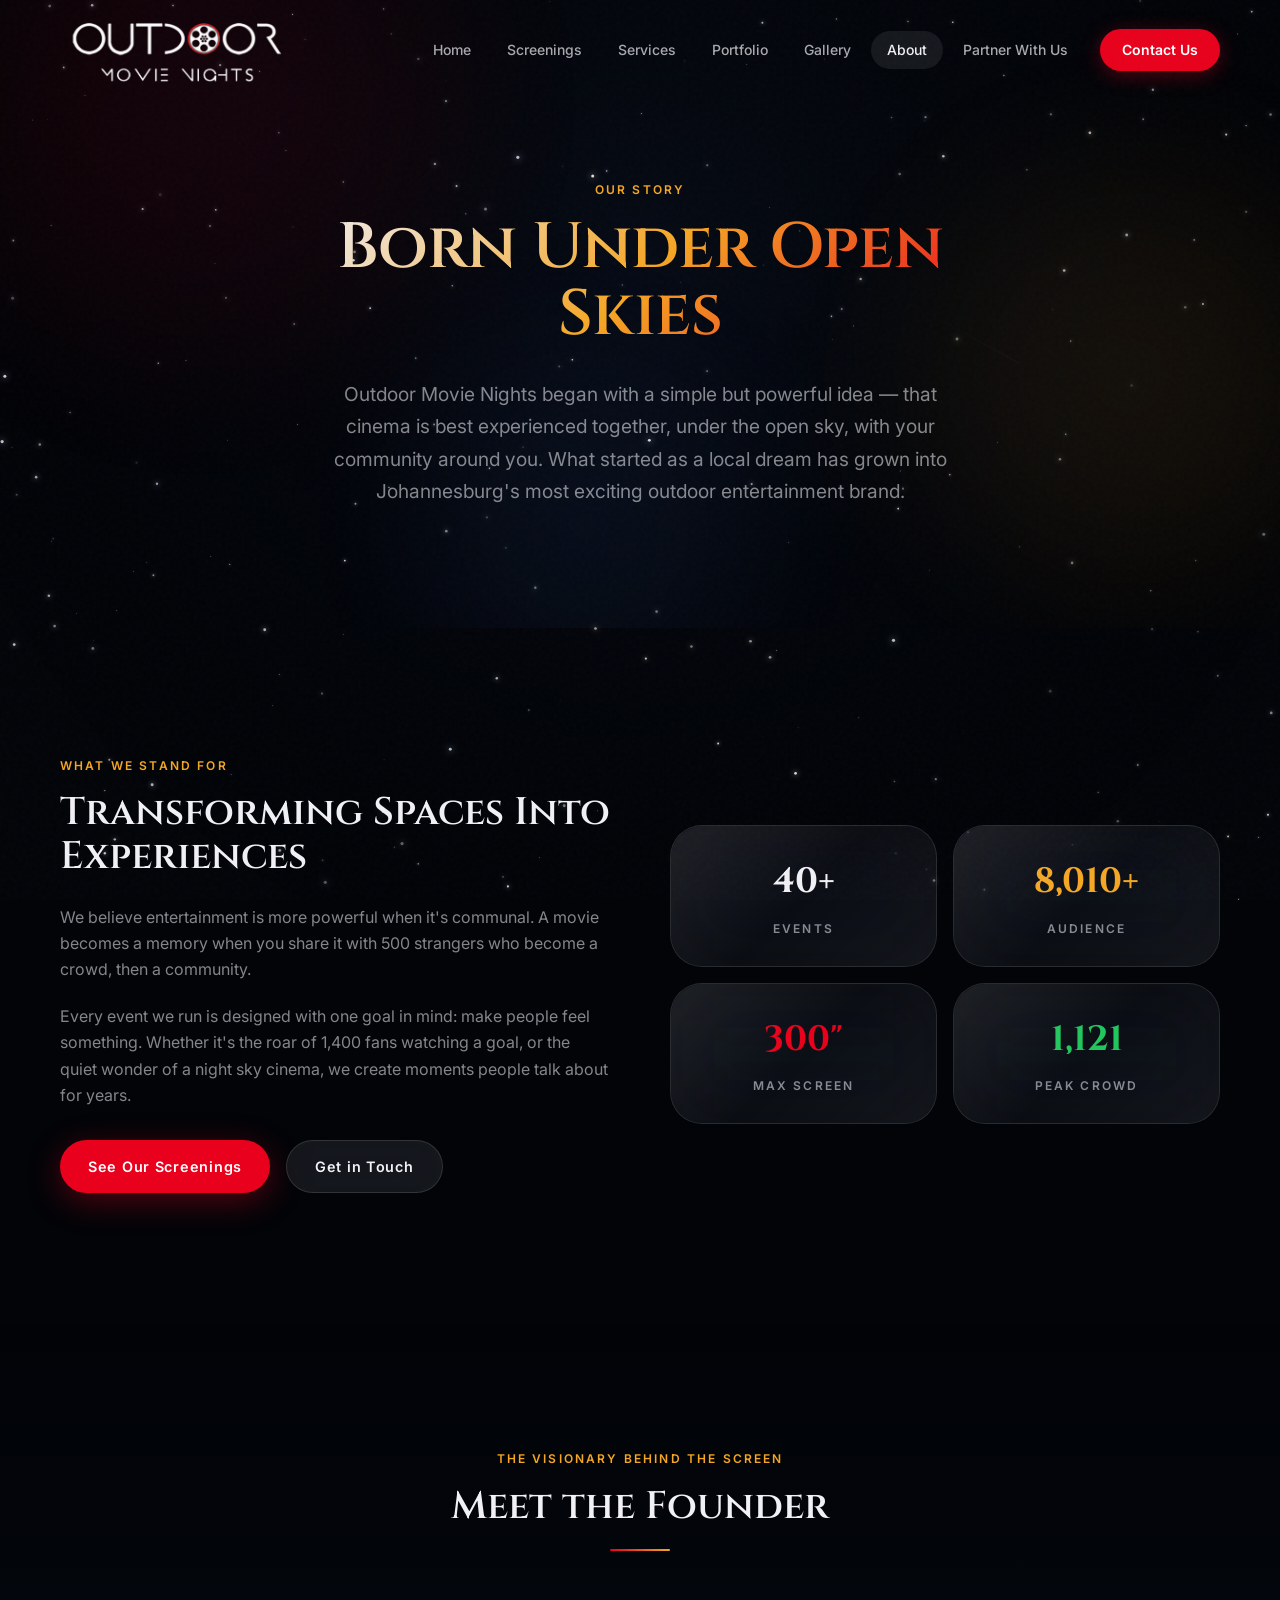
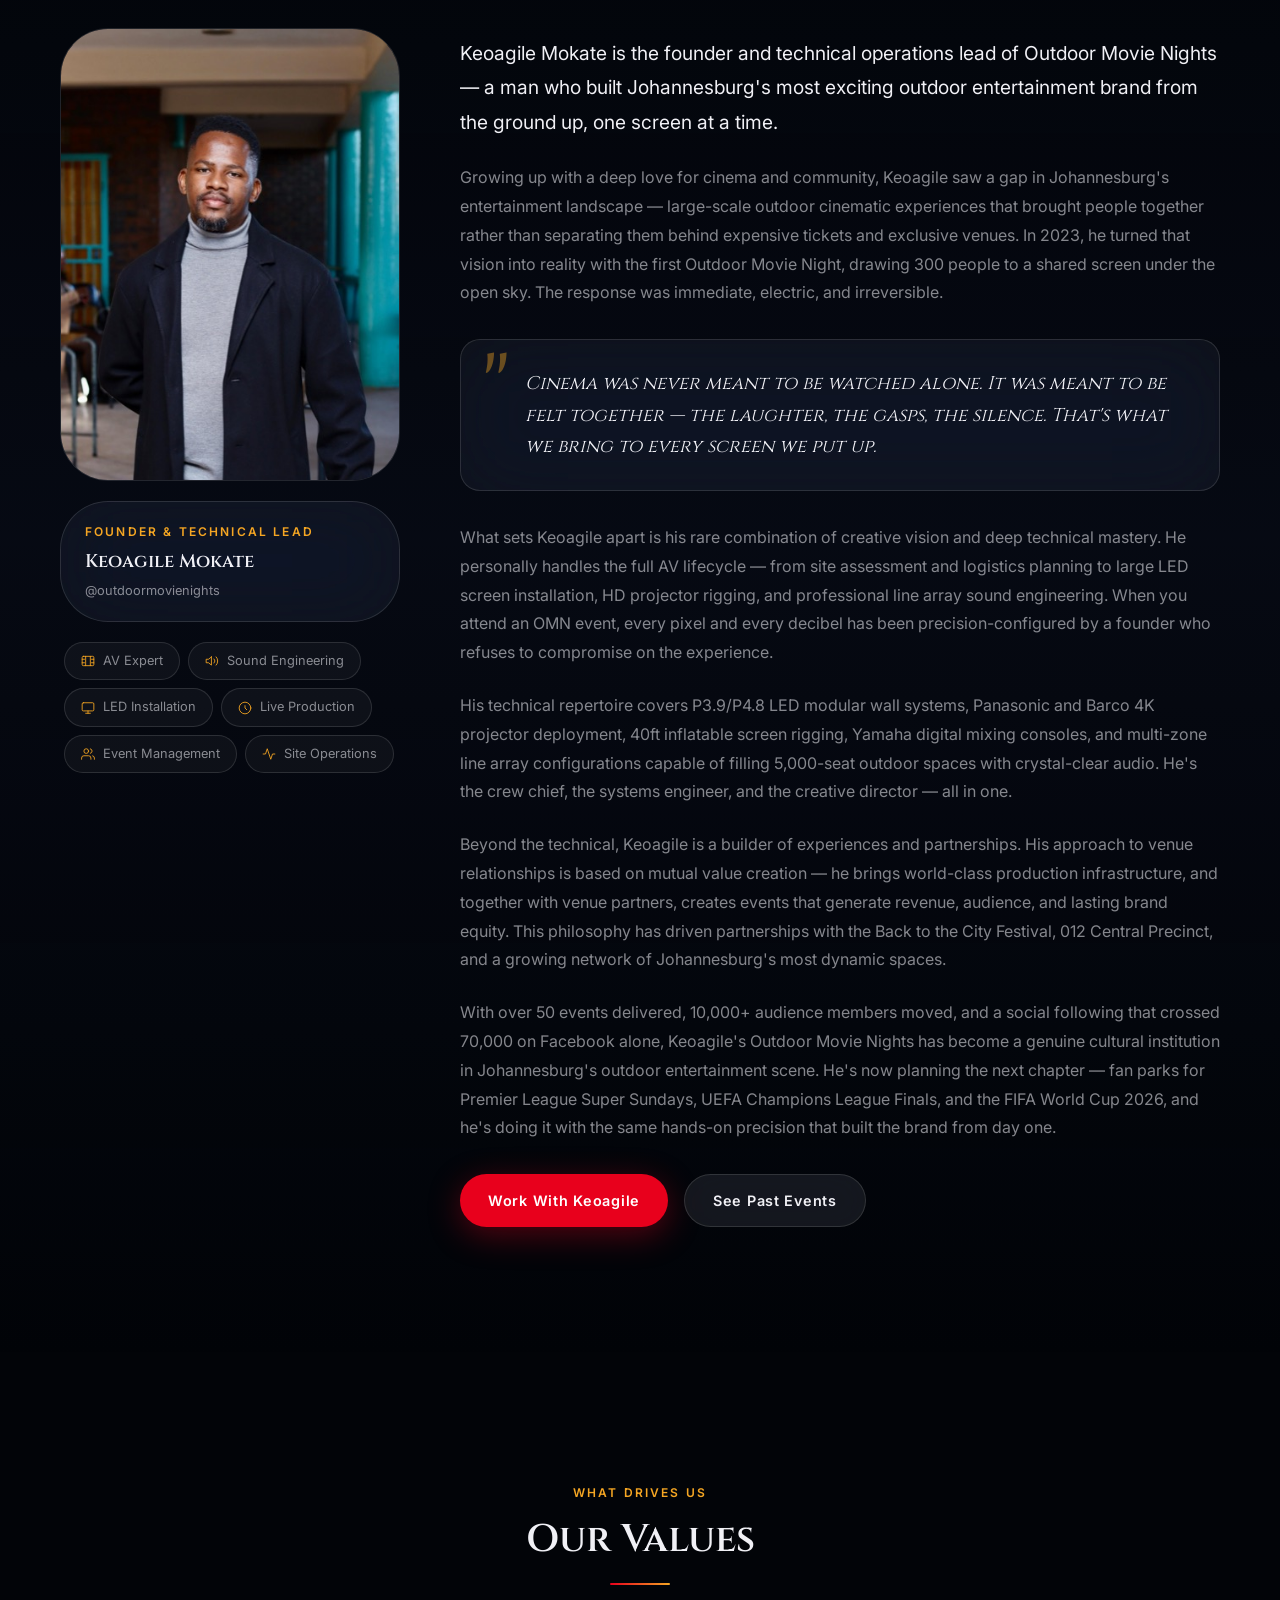
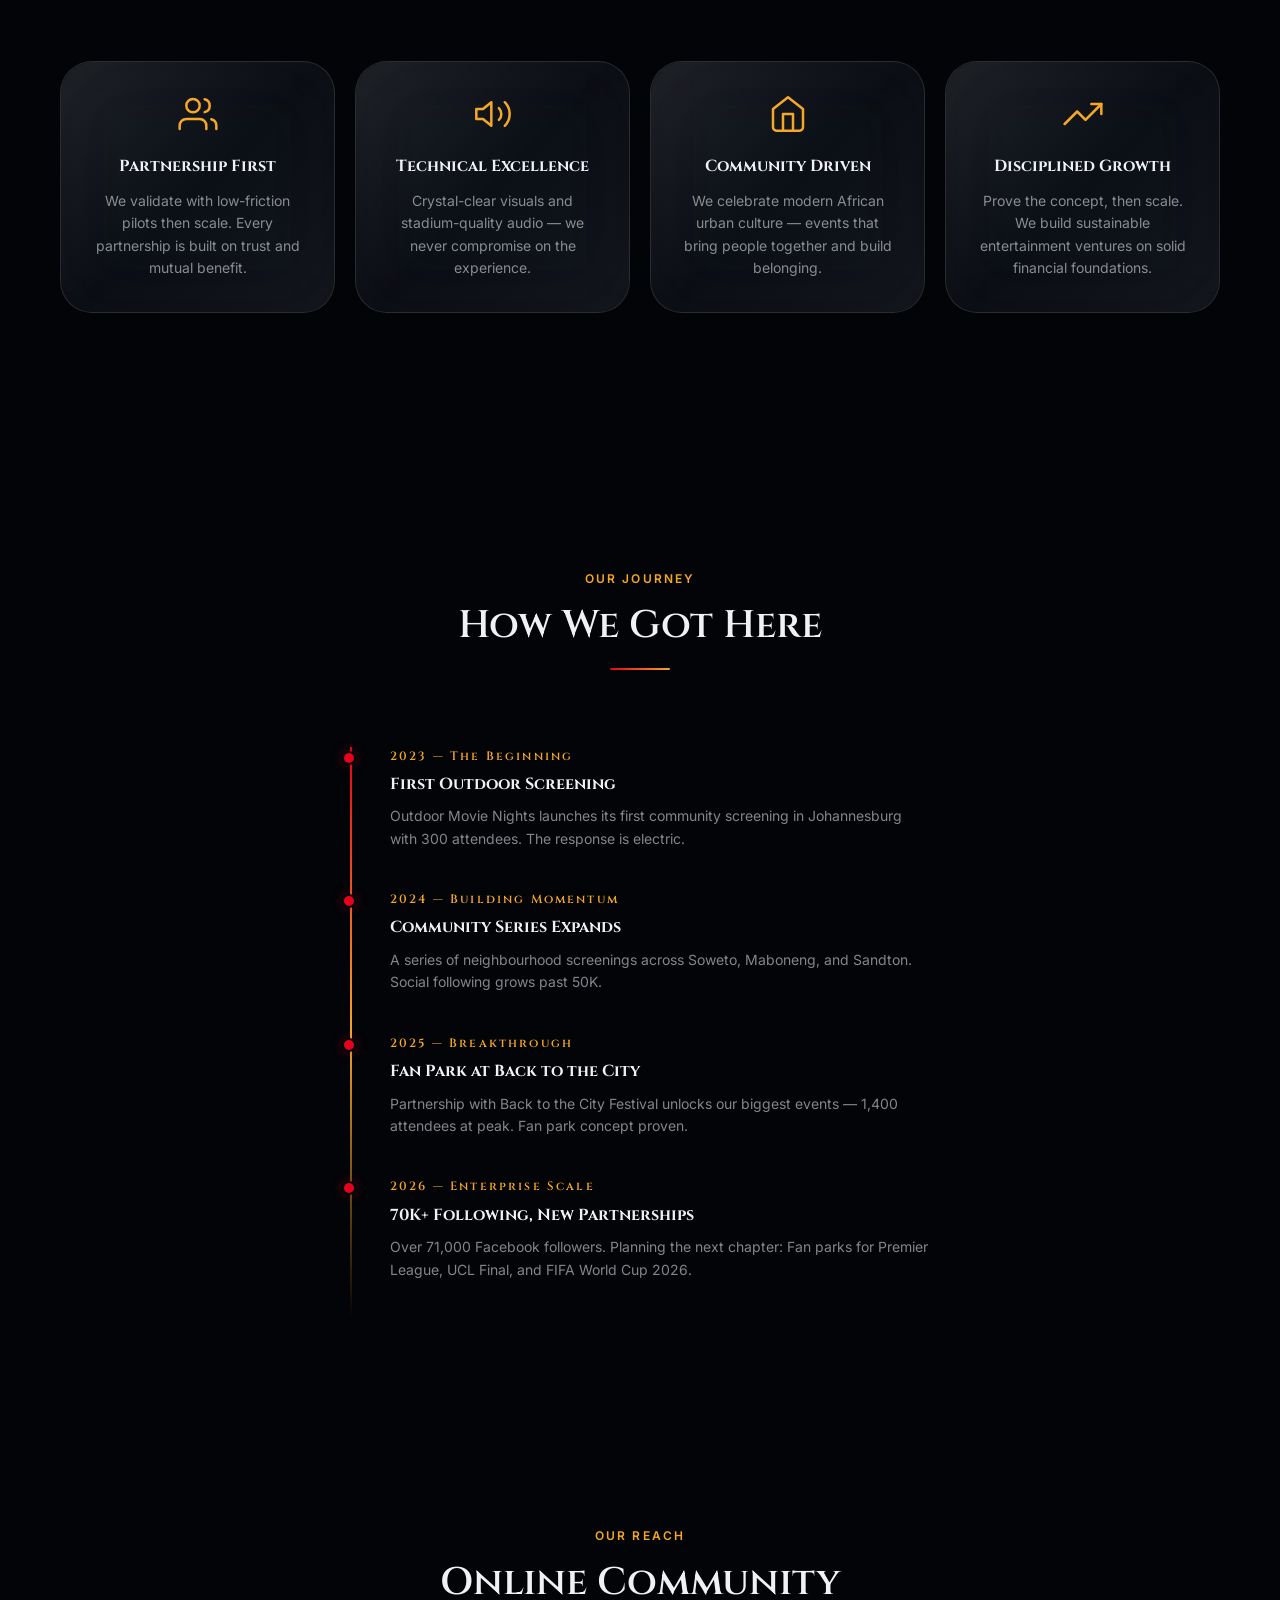
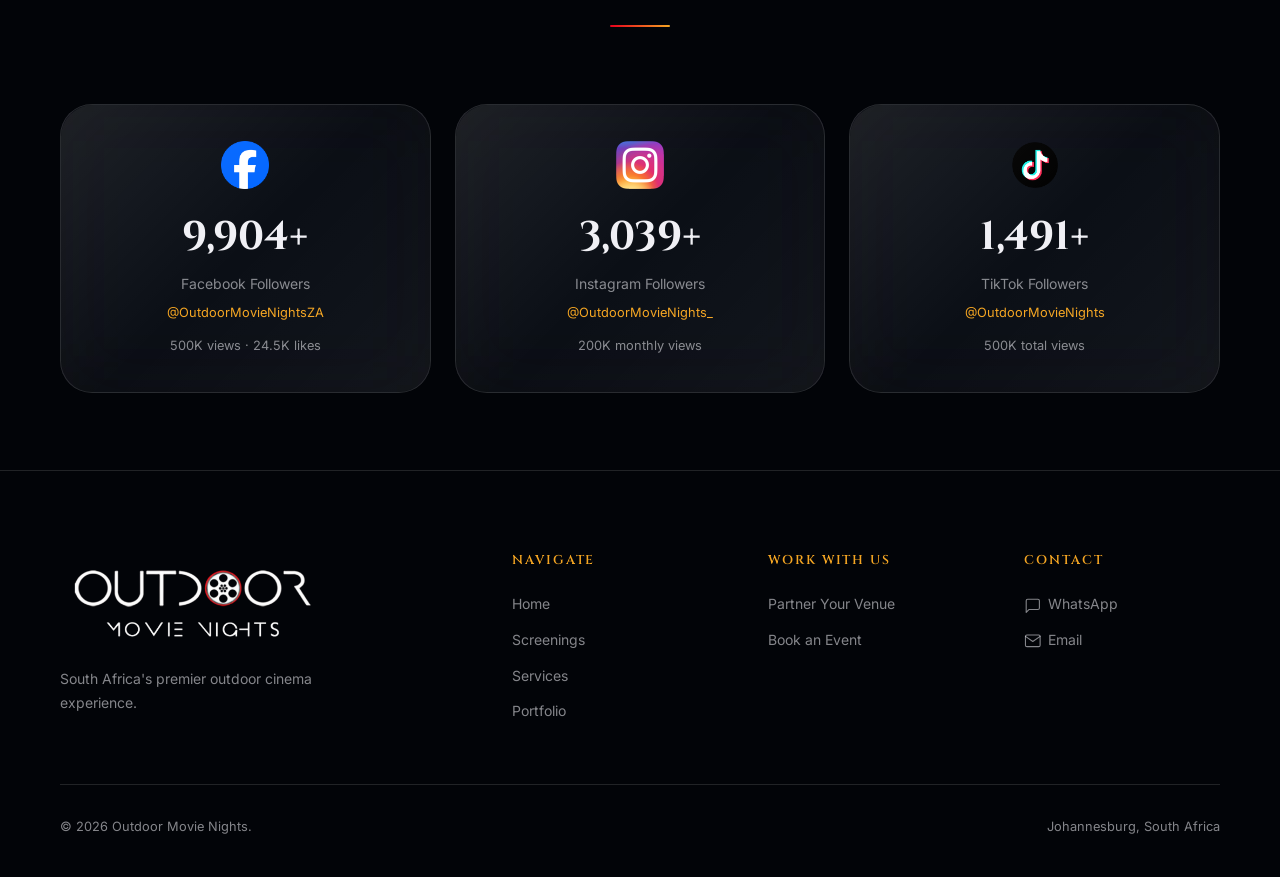
==== commit cac1e196: "Optimise performance: compress images and add lazy loading - Gallery images: 1–6.7MB → 177–455KB (10" ====
--- a/about.html
+++ b/about.html
@@ -4,6 +4,7 @@
   <meta charset="UTF-8">
   <meta name="viewport" content="width=device-width, initial-scale=1.0">
   <title>About — Outdoor Movie Nights</title>
+  <link rel="preload" href="assets/logo/OMN Logo.png" as="image">
   <link rel="stylesheet" href="css/global.css">
   <link rel="stylesheet" href="css/animations.css">
   <link rel="stylesheet" href="css/components.css">
@@ -24,7 +25,7 @@
 
 <nav class="nav">
   <div class="nav-inner">
-    <a href="index.html" class="nav-logo"><img src="assets/logo/OMN Logo.png" alt="Outdoor Movie Nights"></a>
+    <a href="index.html" class="nav-logo"><img src="assets/logo/OMN Logo.png" alt="Outdoor Movie Nights" loading="eager"></a>
     <div class="nav-links">
       <a href="index.html" class="nav-link">Home</a>
       <a href="screenings.html" class="nav-link">Screenings</a>
@@ -111,7 +112,7 @@
     <div class="founder-layout reveal">
       <!-- Photo column -->
       <div class="founder-photo-wrap">
-        <img src="assets/founder/founder.jpeg" alt="Keoagile Mokate — Founder, Outdoor Movie Nights" class="founder-photo">
+        <img src="assets/founder/founder.jpeg" alt="Keoagile Mokate — Founder, Outdoor Movie Nights" class="founder-photo" loading="lazy">
         <div class="glass" style="margin-top:20px;padding:20px 24px;border-radius:var(--r-xl);border:1px solid var(--glass-border)">
           <div class="label" style="margin-bottom:6px;color:var(--c-amber)">Founder & Technical Lead</div>
           <div style="font-family:var(--font-display);font-size:1.15rem;font-weight:600;margin-bottom:4px">Keoagile Mokate</div>
@@ -269,7 +270,7 @@
     <div class="grid-3">
       <div class="glass-card glass-irid reveal reveal-delay-1" style="padding:36px;text-align:center">
         <div class="icon icon-lg" style="margin:0 auto 16px;color:var(--c-amber)">
-          <img src="assets/Facebook_Logo_2023.png" alt="Facebook" style="width:48px;height:48px;object-fit:contain;border-radius:8px">
+          <img src="assets/Facebook_Logo_2023.png" alt="Facebook" style="width:48px;height:48px;object-fit:contain;border-radius:8px" loading="lazy">
         </div>
         <div style="font-family:var(--font-display);font-size:2.5rem;font-weight:700;margin-bottom:4px;color:var(--c-white)" data-target="71000" data-suffix="+">71,000+</div>
         <div style="font-size:0.875rem;color:var(--c-muted);margin-bottom:8px">Facebook Followers</div>
@@ -278,7 +279,7 @@
       </div>
       <div class="glass-card glass-irid reveal reveal-delay-2" style="padding:36px;text-align:center">
         <div class="icon icon-lg" style="margin:0 auto 16px;color:var(--c-amber)">
-          <img src="assets/Instagram_icon.png" alt="Instagram" style="width:48px;height:48px;object-fit:contain">
+          <img src="assets/Instagram_icon.png" alt="Instagram" style="width:48px;height:48px;object-fit:contain" loading="lazy">
         </div>
         <div style="font-family:var(--font-display);font-size:2.5rem;font-weight:700;margin-bottom:4px;color:var(--c-white)" data-target="21800" data-suffix="+">21,800+</div>
         <div style="font-size:0.875rem;color:var(--c-muted);margin-bottom:8px">Instagram Followers</div>
@@ -287,7 +288,7 @@
       </div>
       <div class="glass-card glass-irid reveal reveal-delay-3" style="padding:36px;text-align:center">
         <div class="icon icon-lg" style="margin:0 auto 16px;color:var(--c-amber)">
-          <img src="assets/tiktok-icon-free-png.webp" alt="TikTok" style="width:48px;height:48px;object-fit:contain">
+          <img src="assets/tiktok-icon-free-png.webp" alt="TikTok" style="width:48px;height:48px;object-fit:contain" loading="lazy">
         </div>
         <div style="font-family:var(--font-display);font-size:2.5rem;font-weight:700;margin-bottom:4px;color:var(--c-white)" data-target="10700" data-suffix="+">10,700+</div>
         <div style="font-size:0.875rem;color:var(--c-muted);margin-bottom:8px">TikTok Followers</div>
@@ -302,7 +303,7 @@
   <div class="container">
     <div class="footer-grid">
       <div class="footer-brand">
-        <img src="assets/logo/OMN Logo.png" alt="Outdoor Movie Nights">
+        <img src="assets/logo/OMN Logo.png" alt="Outdoor Movie Nights" loading="eager">
         <p style="margin-top:16px">South Africa's premier outdoor cinema experience.</p>
       </div>
       <div class="footer-col"><h4>Navigate</h4><ul>
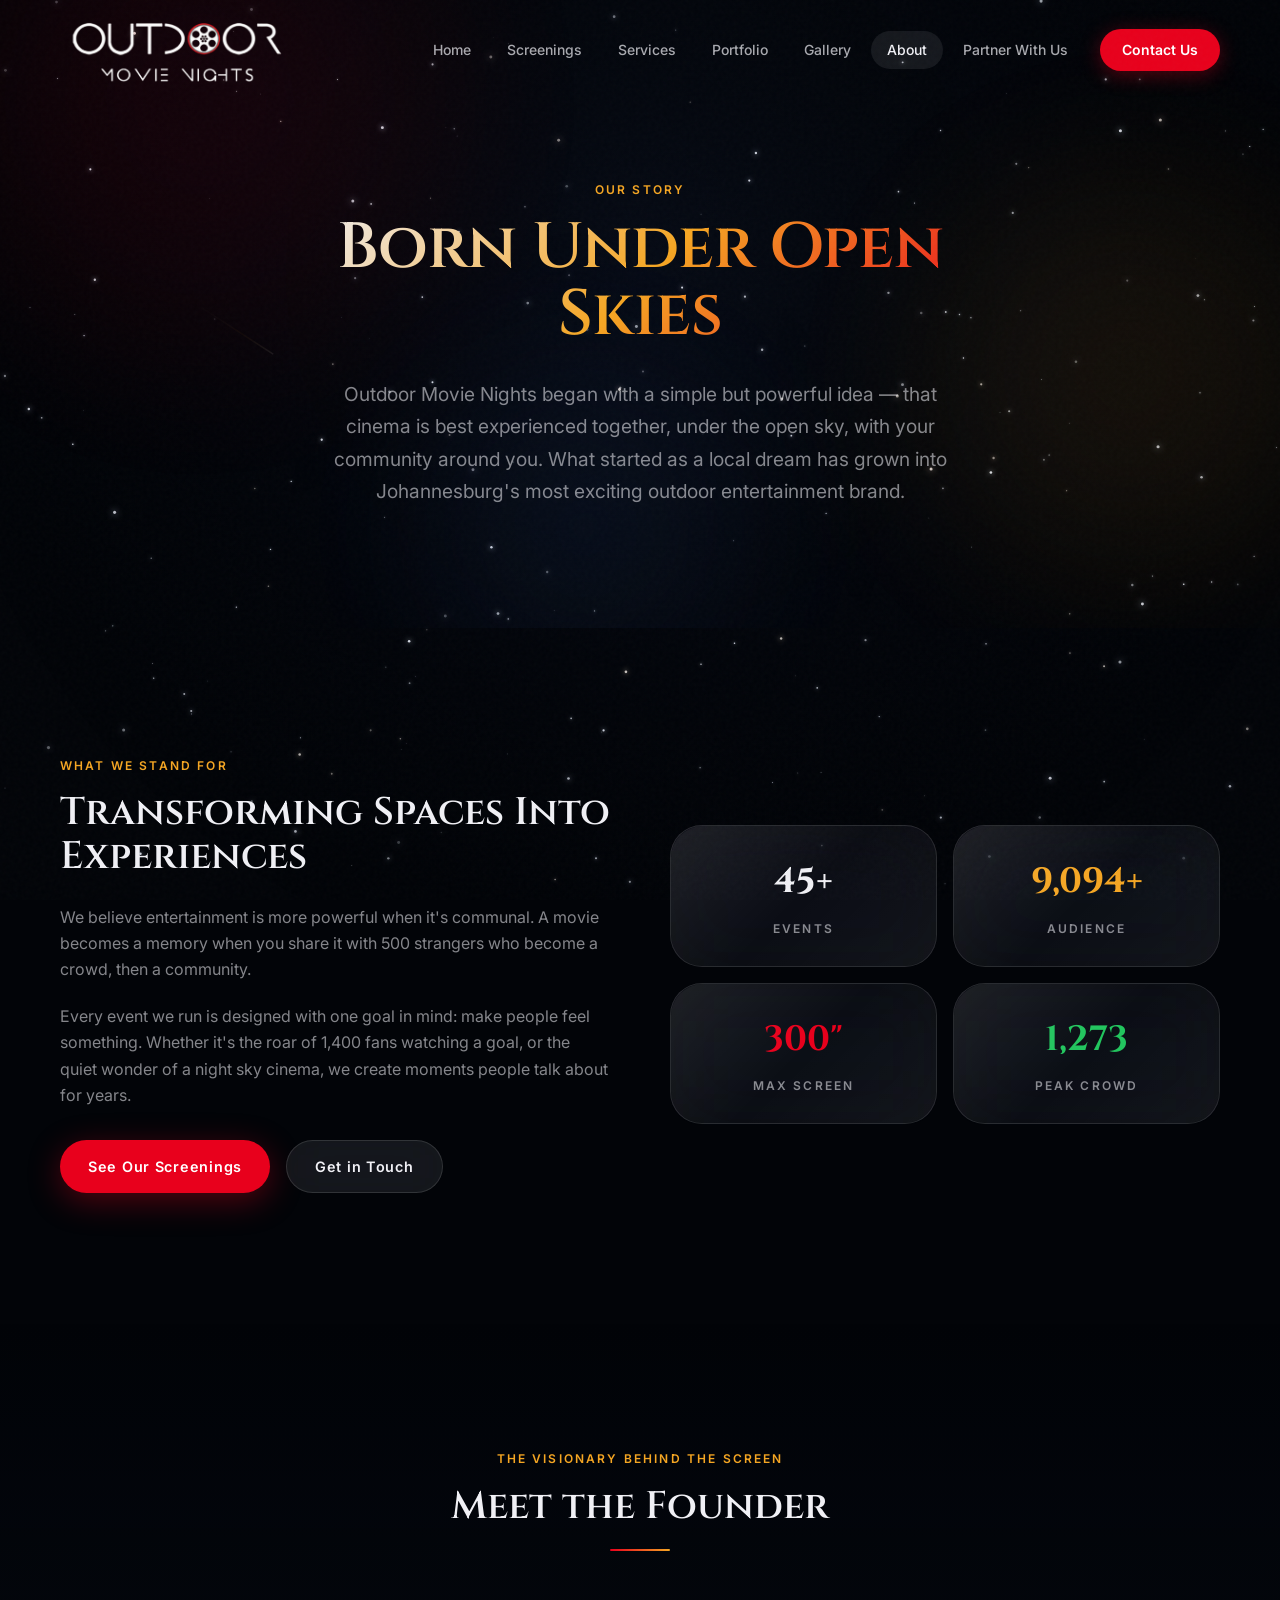
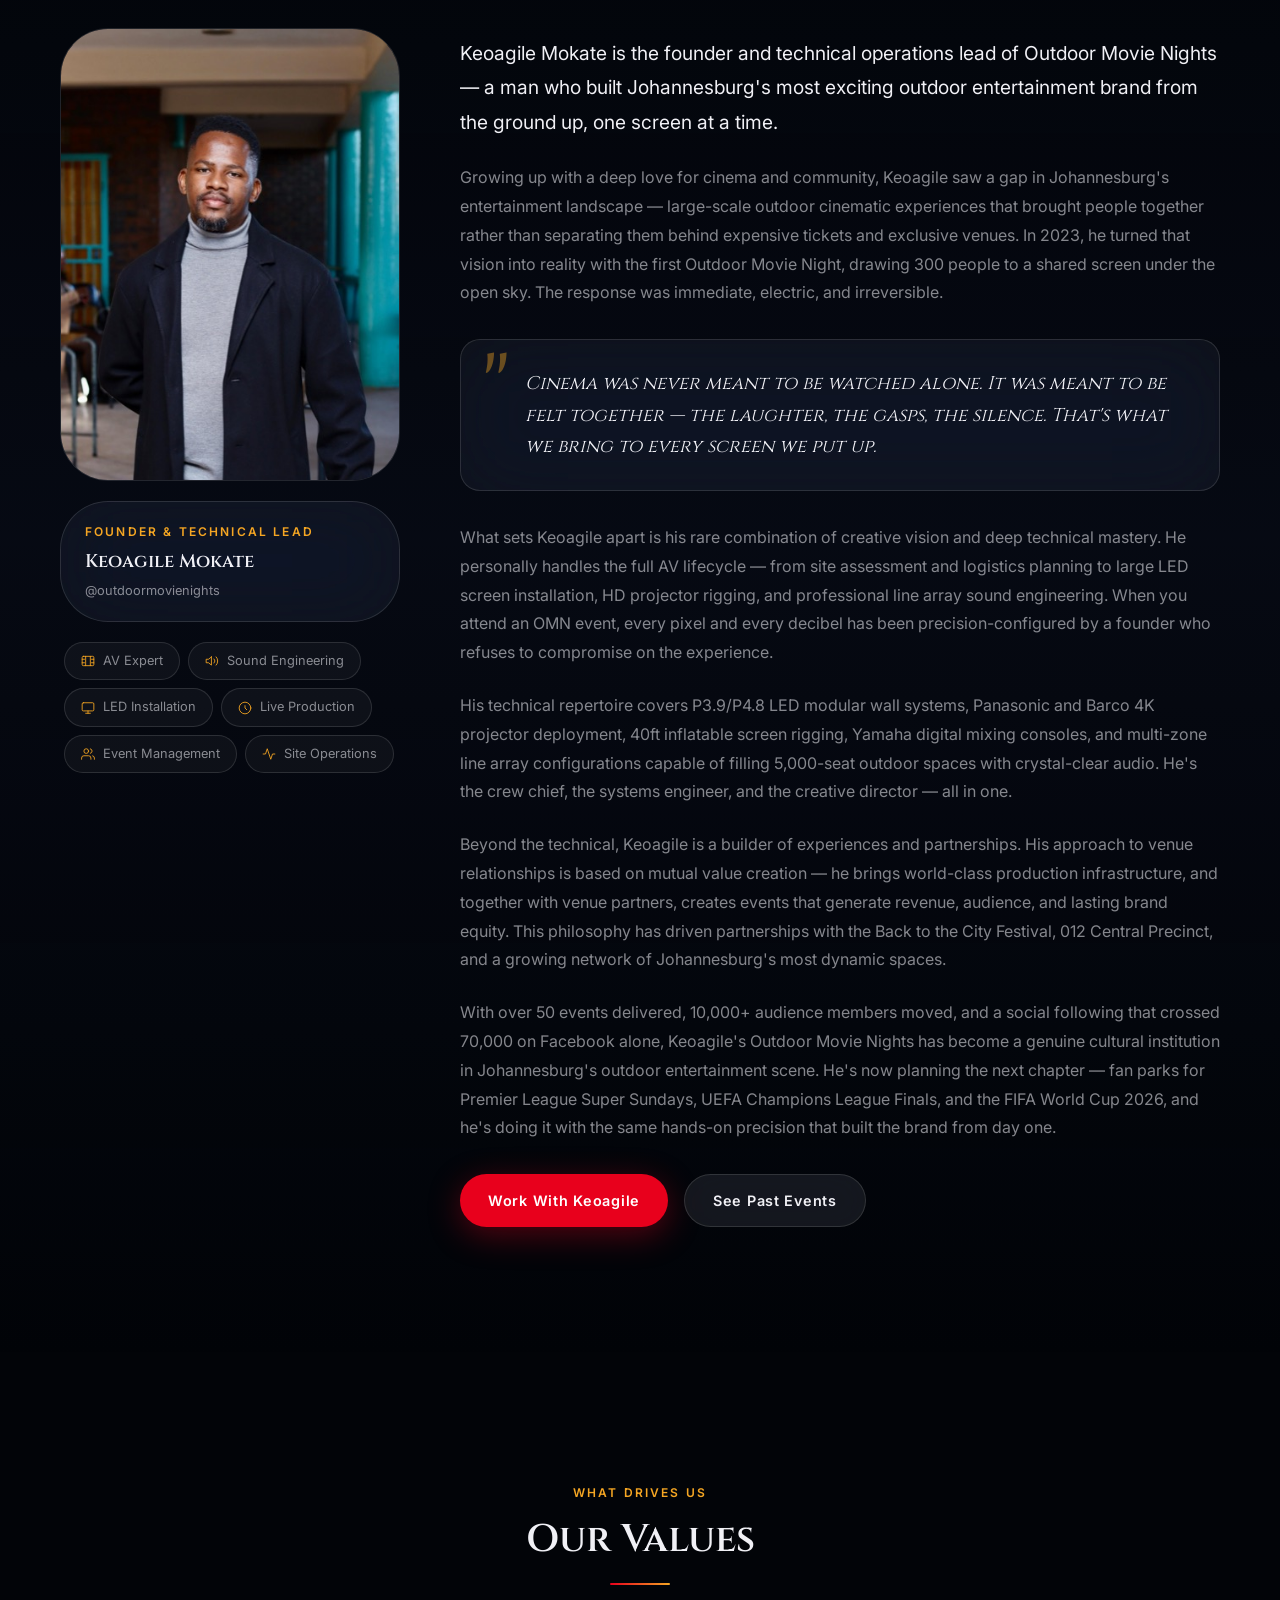
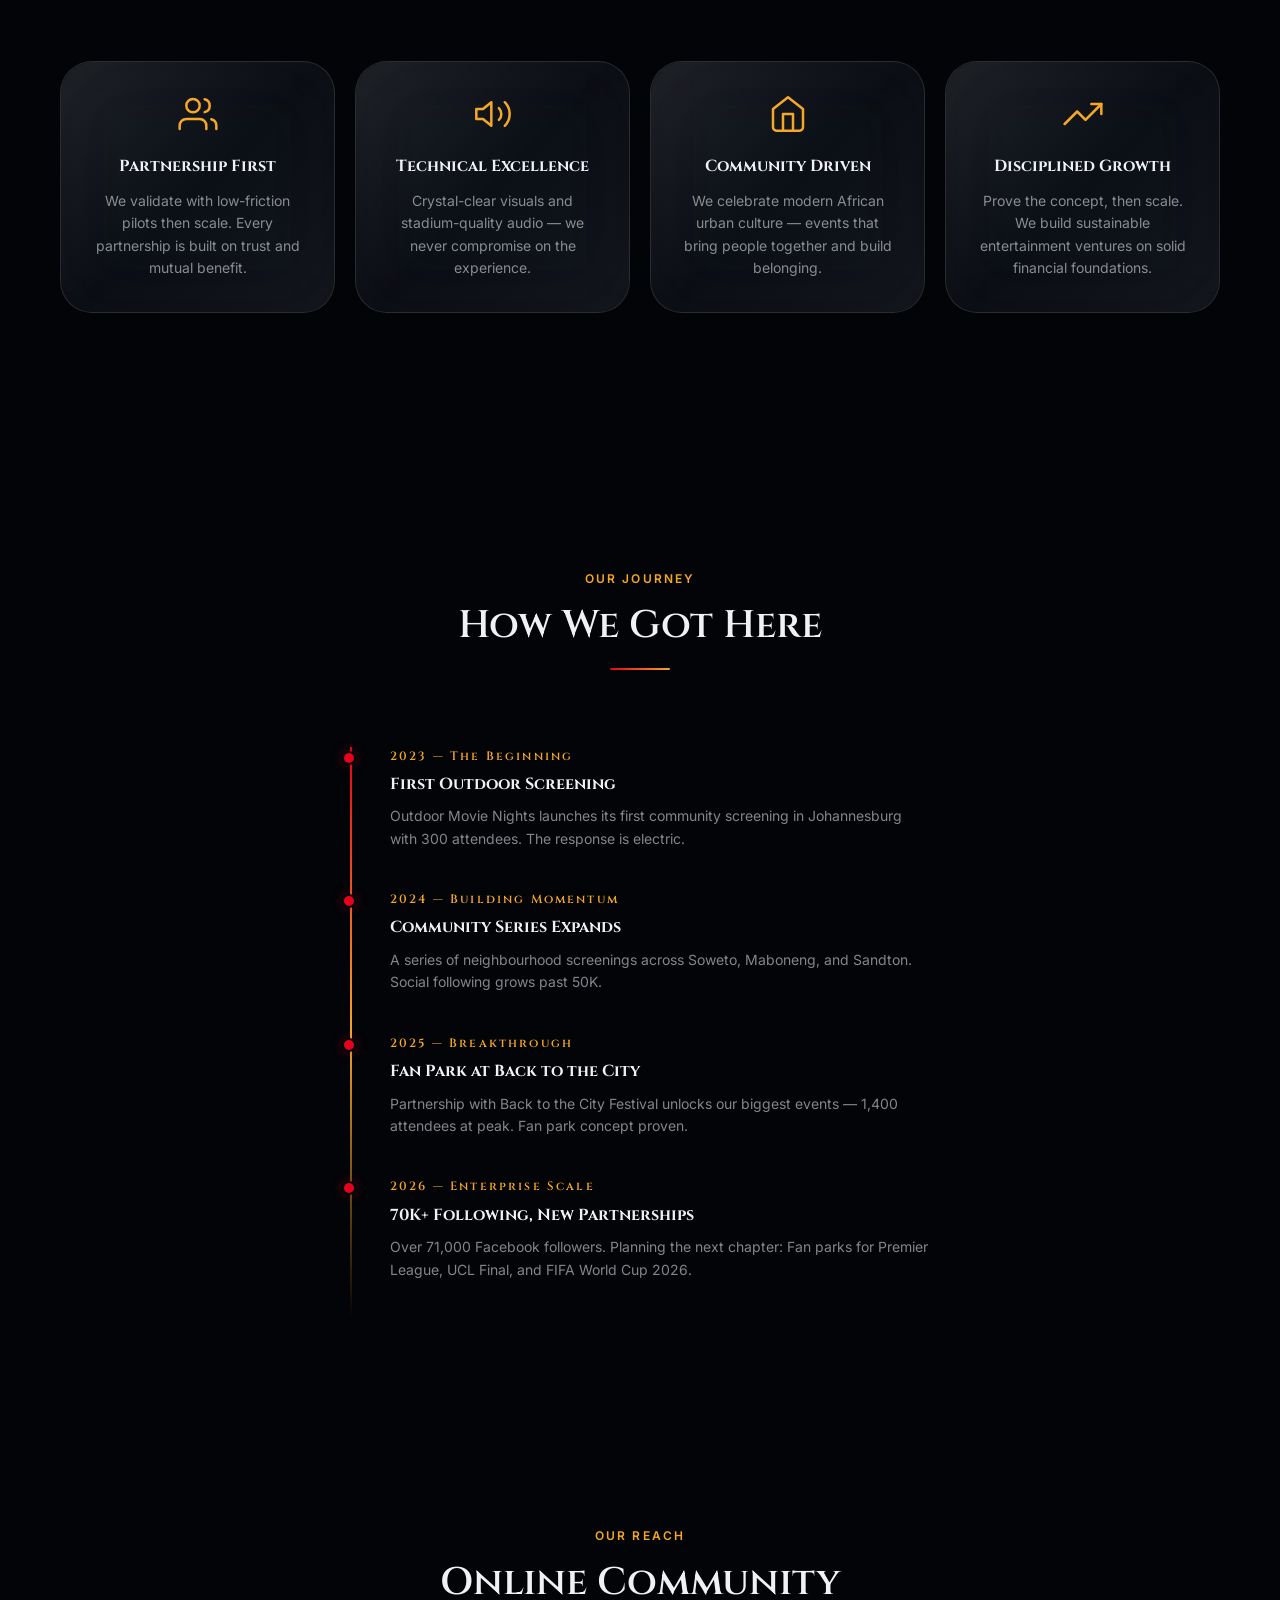
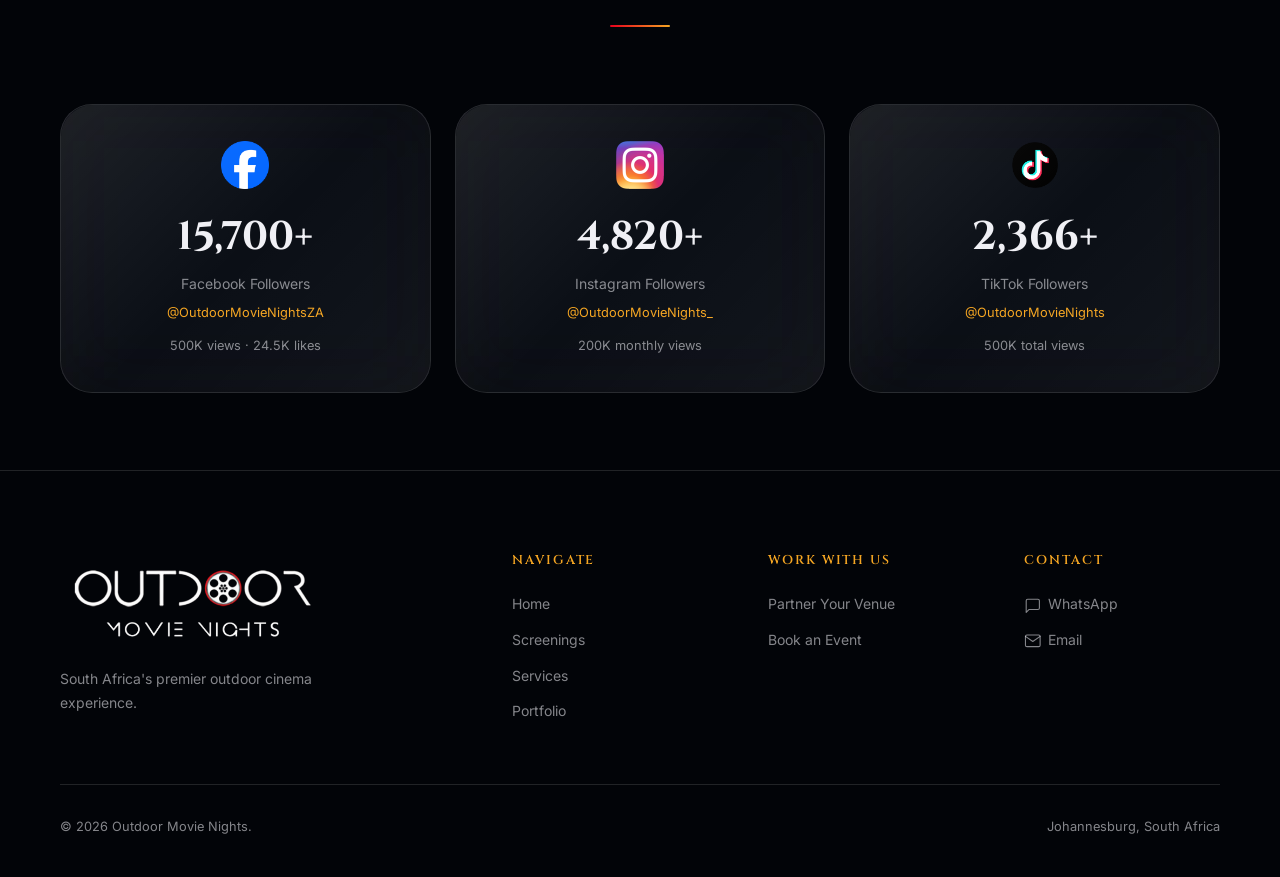
==== commit c23bc12b: "Fix hero load performance: non-blocking fonts + smooth animation - Move Google Fonts from CSS @impor" ====
--- a/about.html
+++ b/about.html
@@ -4,6 +4,9 @@
   <meta charset="UTF-8">
   <meta name="viewport" content="width=device-width, initial-scale=1.0">
   <title>About — Outdoor Movie Nights</title>
+  <link rel="preconnect" href="https://fonts.googleapis.com">
+  <link rel="preconnect" href="https://fonts.gstatic.com" crossorigin>
+  <link href="https://fonts.googleapis.com/css2?family=Cinzel:wght@400;600;700;900&family=Inter:wght@300;400;500;600;700&display=swap" rel="stylesheet">
   <link rel="preload" href="assets/logo/OMN Logo.png" as="image">
   <link rel="stylesheet" href="css/global.css">
   <link rel="stylesheet" href="css/animations.css">
--- a/css/global.css
+++ b/css/global.css
@@ -3,7 +3,7 @@
    iOS 26 Liquid Glass + Cinematic Night Theme
    ═══════════════════════════════════════════════════════════ */
 
-@import url('https://fonts.googleapis.com/css2?family=Cinzel:wght@400;600;700;900&family=Inter:wght@300;400;500;600;700&display=swap');
+/* Fonts loaded via <link> in HTML for non-blocking render */
 
 /* ── Design Tokens ── */
 :root {
--- a/css/animations.css
+++ b/css/animations.css
@@ -55,11 +55,15 @@
 .hero-line {
   display: block;
   overflow: hidden;
-  animation: hero-line-in 1s var(--ease-smooth) both;
-}
-.hero-line:nth-child(1) { animation-delay: 0.2s; }
-.hero-line:nth-child(2) { animation-delay: 0.4s; }
-.hero-line:nth-child(3) { animation-delay: 0.6s; }
+  opacity: 0;
+  will-change: transform, opacity;
+}
+.hero-line.animate {
+  animation: hero-line-in 0.9s var(--ease-smooth) both;
+}
+.hero-line.animate:nth-child(1) { animation-delay: 0.05s; }
+.hero-line.animate:nth-child(2) { animation-delay: 0.2s; }
+.hero-line.animate:nth-child(3) { animation-delay: 0.35s; }
 
 /* ── Floating Cards ── */
 @keyframes float-a {
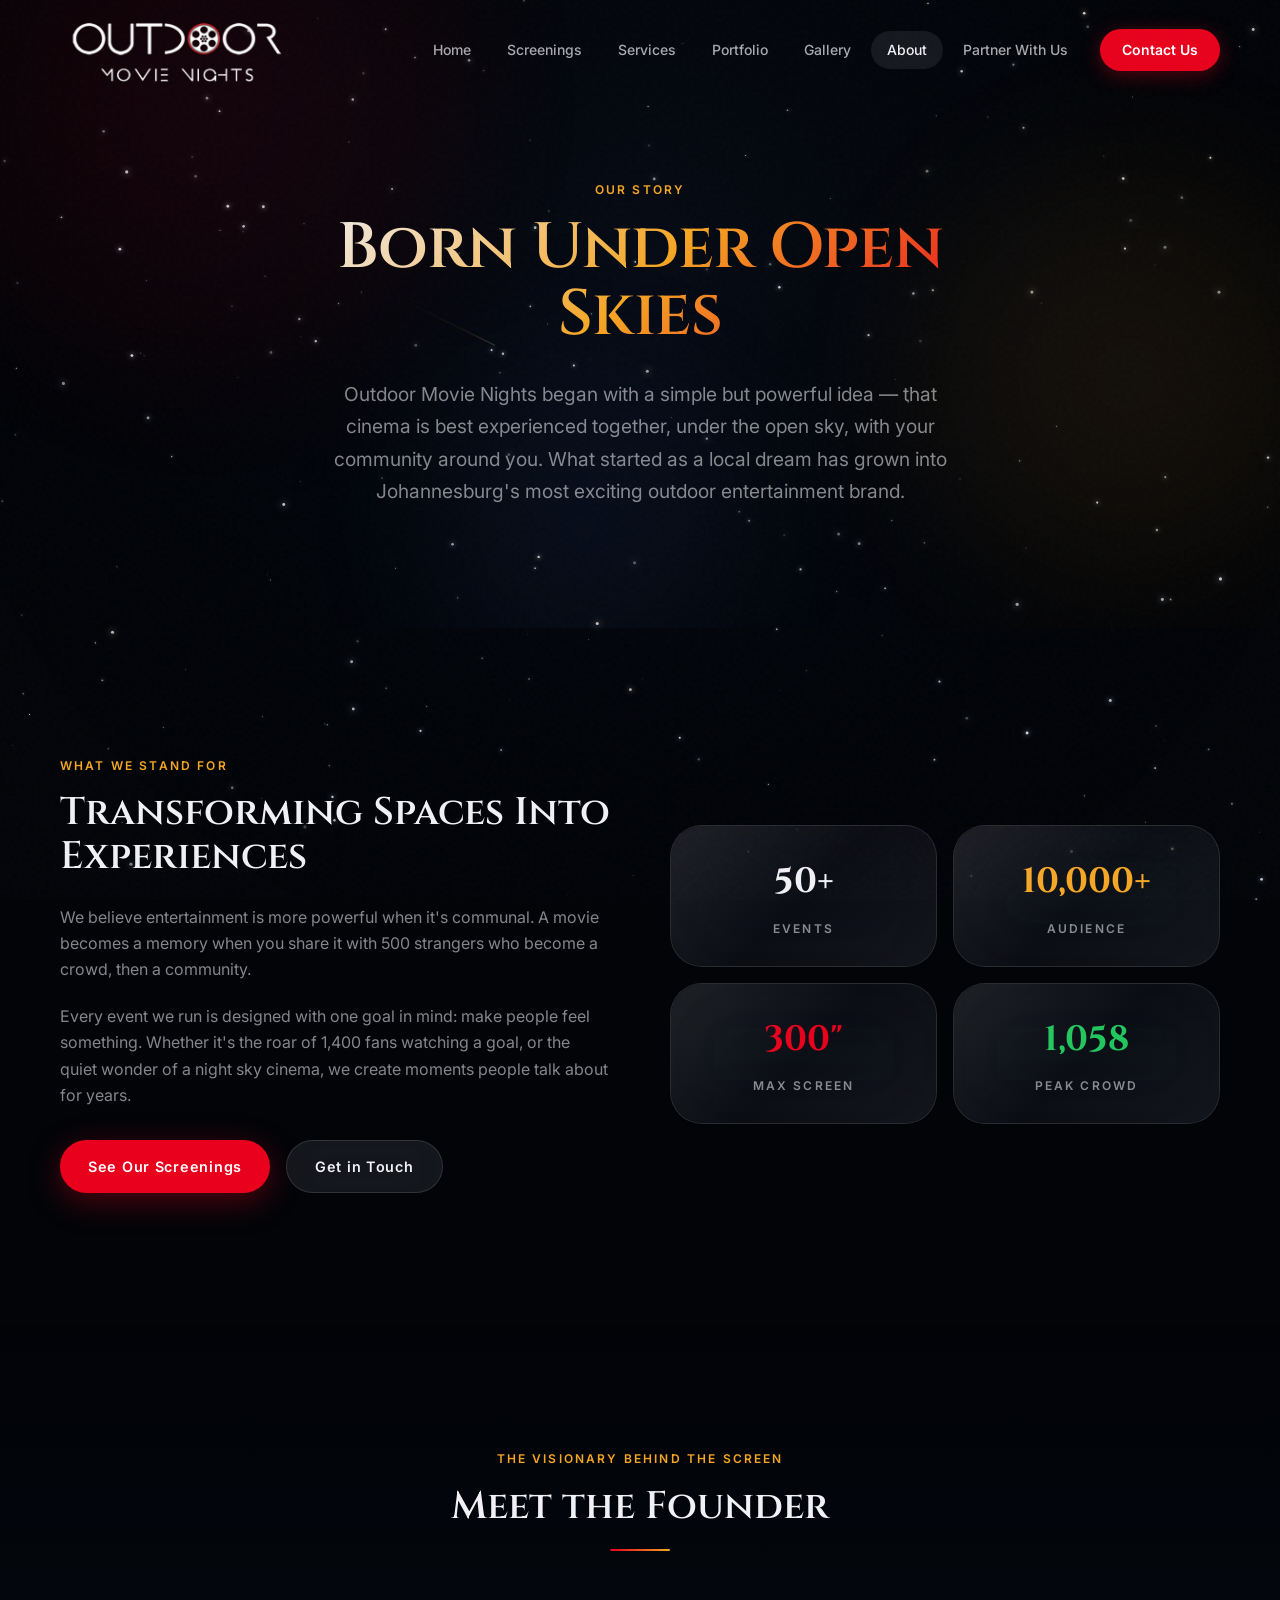
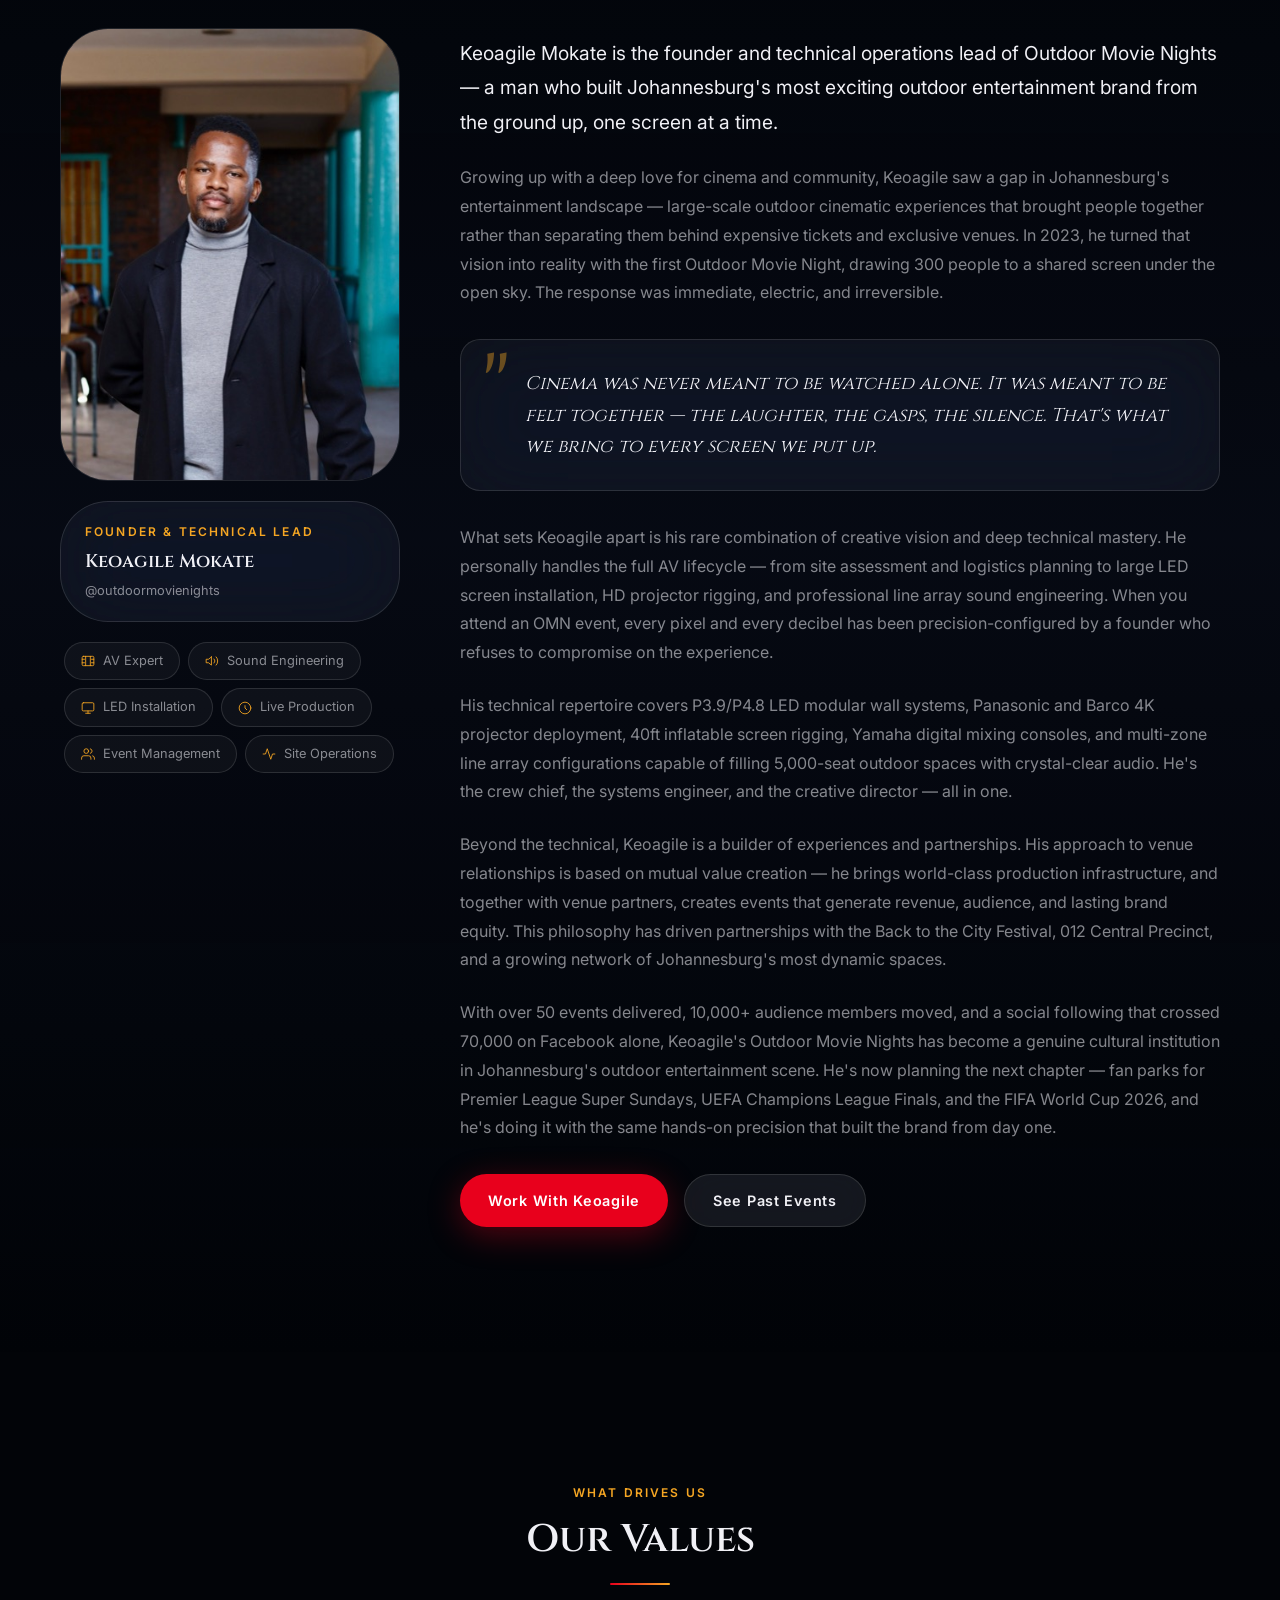
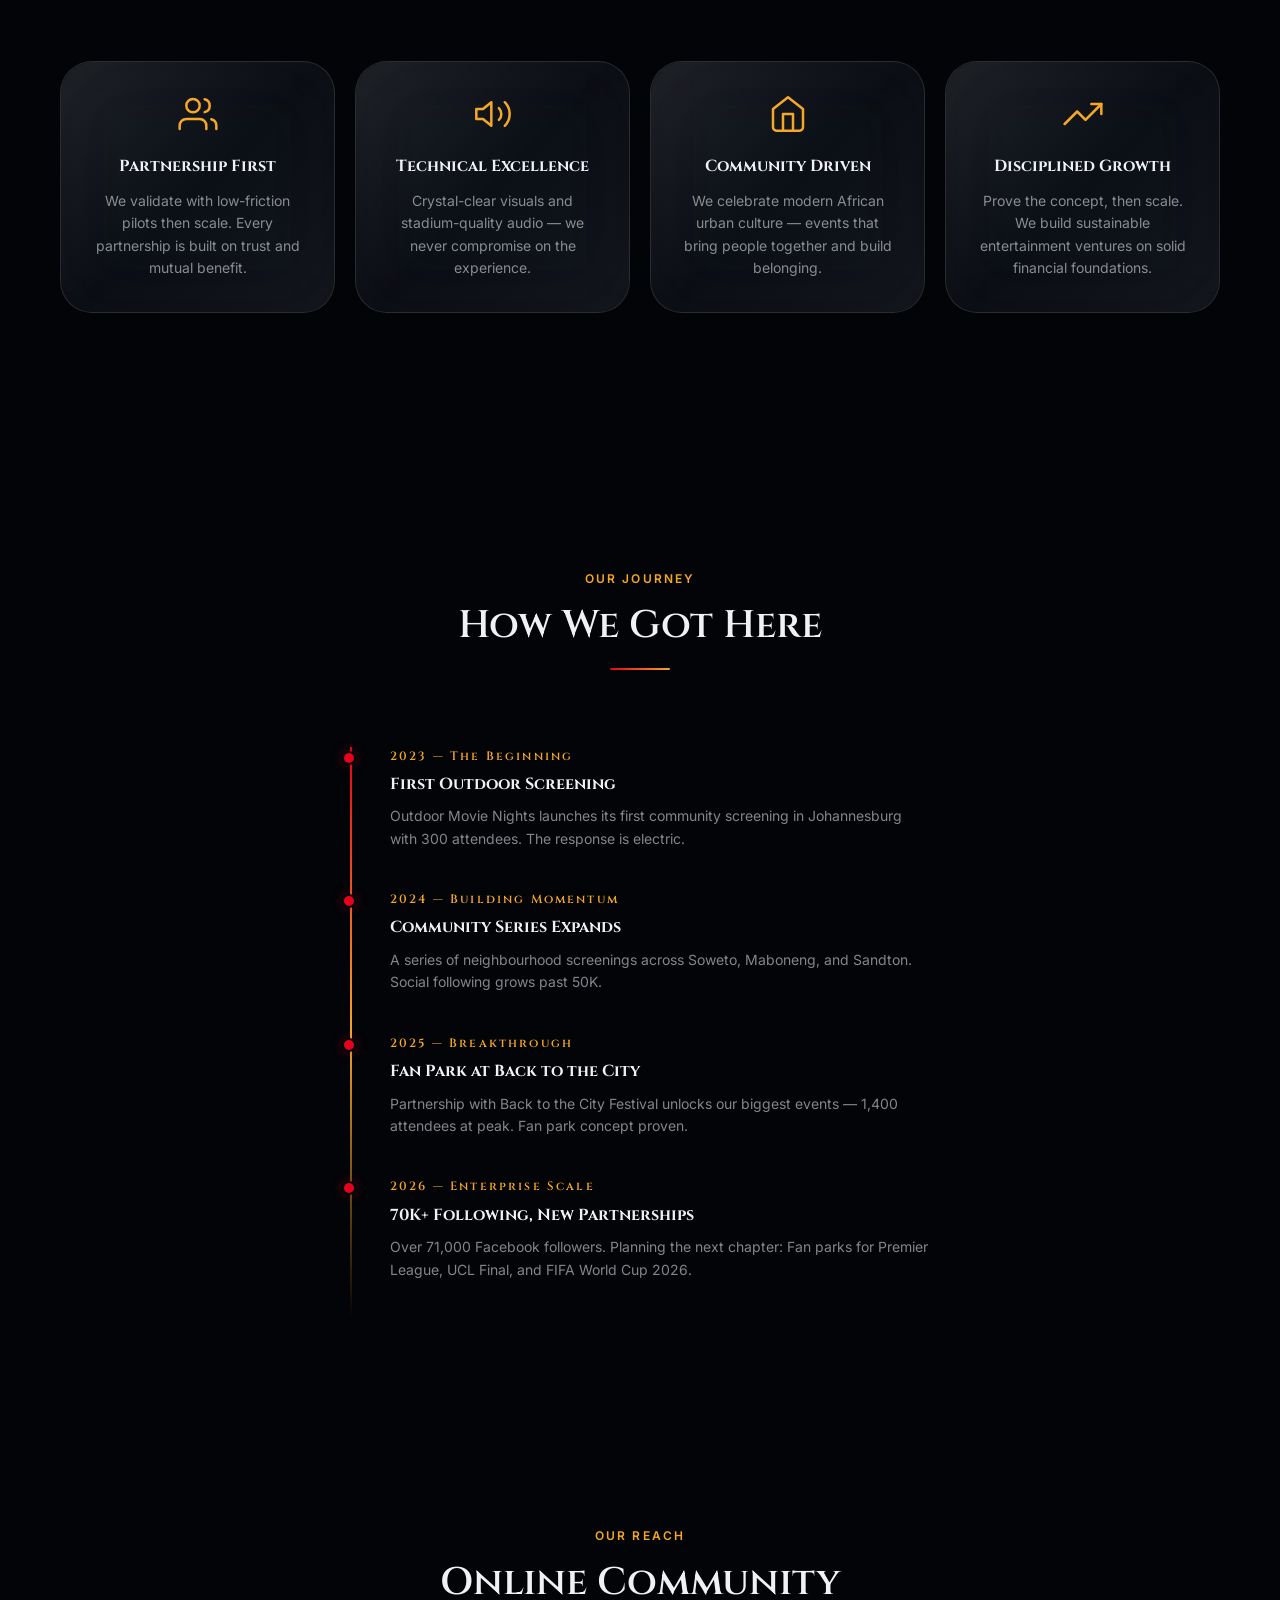
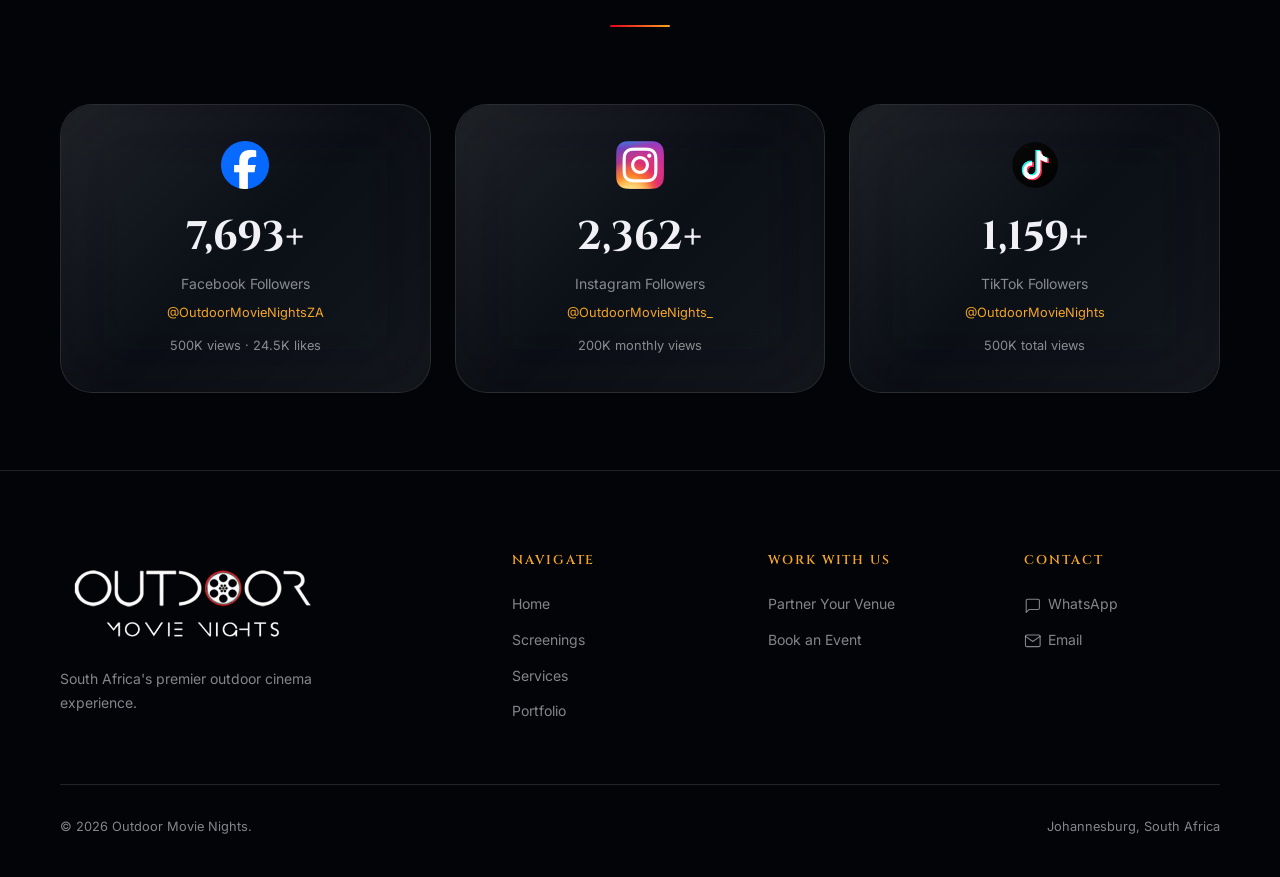
==== commit ae0e58a2: "Fix About page mobile layout: What We Stand For section - Replace inline grid with responsive CSS cl" ====
--- a/about.html
+++ b/about.html
@@ -12,6 +12,14 @@
   <link rel="stylesheet" href="css/animations.css">
   <link rel="stylesheet" href="css/components.css">
   <style>
+    .about-mission-grid { display:grid; grid-template-columns:1fr 1fr; gap:60px; align-items:center; }
+    .about-stats-grid { display:grid; grid-template-columns:1fr 1fr; gap:16px; }
+    @media(max-width:768px){
+      .about-mission-grid { grid-template-columns:1fr; gap:40px; }
+      .about-stats-grid { grid-template-columns:1fr 1fr; gap:12px; }
+      .about-stats-grid .glass-card { padding:20px 16px !important; }
+      .about-stats-grid .glass-card > div:first-child { font-size:1.7rem !important; }
+    }
     .founder-layout { display:grid; grid-template-columns:340px 1fr; gap:60px; align-items:start; }
     @media(max-width:900px){ .founder-layout { grid-template-columns:1fr; } }
     .founder-photo-wrap { position:sticky; top:100px; }
@@ -68,7 +76,7 @@
 <!-- Mission -->
 <section class="section" style="position:relative;z-index:2">
   <div class="container">
-    <div style="display:grid;grid-template-columns:1fr 1fr;gap:60px;align-items:center">
+    <div class="about-mission-grid">
       <div class="reveal">
         <div class="label" style="margin-bottom:16px">What We Stand For</div>
         <h2 class="display-md" style="margin-bottom:24px">Transforming Spaces Into Experiences</h2>
@@ -80,7 +88,7 @@
         </div>
       </div>
       <div class="reveal reveal-delay-2">
-        <div style="display:grid;grid-template-columns:1fr 1fr;gap:16px">
+        <div class="about-stats-grid">
           <div class="glass-card" style="padding:28px;text-align:center">
             <div style="font-family:var(--font-display);font-size:2.2rem;font-weight:700;color:var(--c-white);margin-bottom:8px" data-target="50" data-suffix="+">50+</div>
             <div class="label" style="color:var(--c-muted)">Events</div>
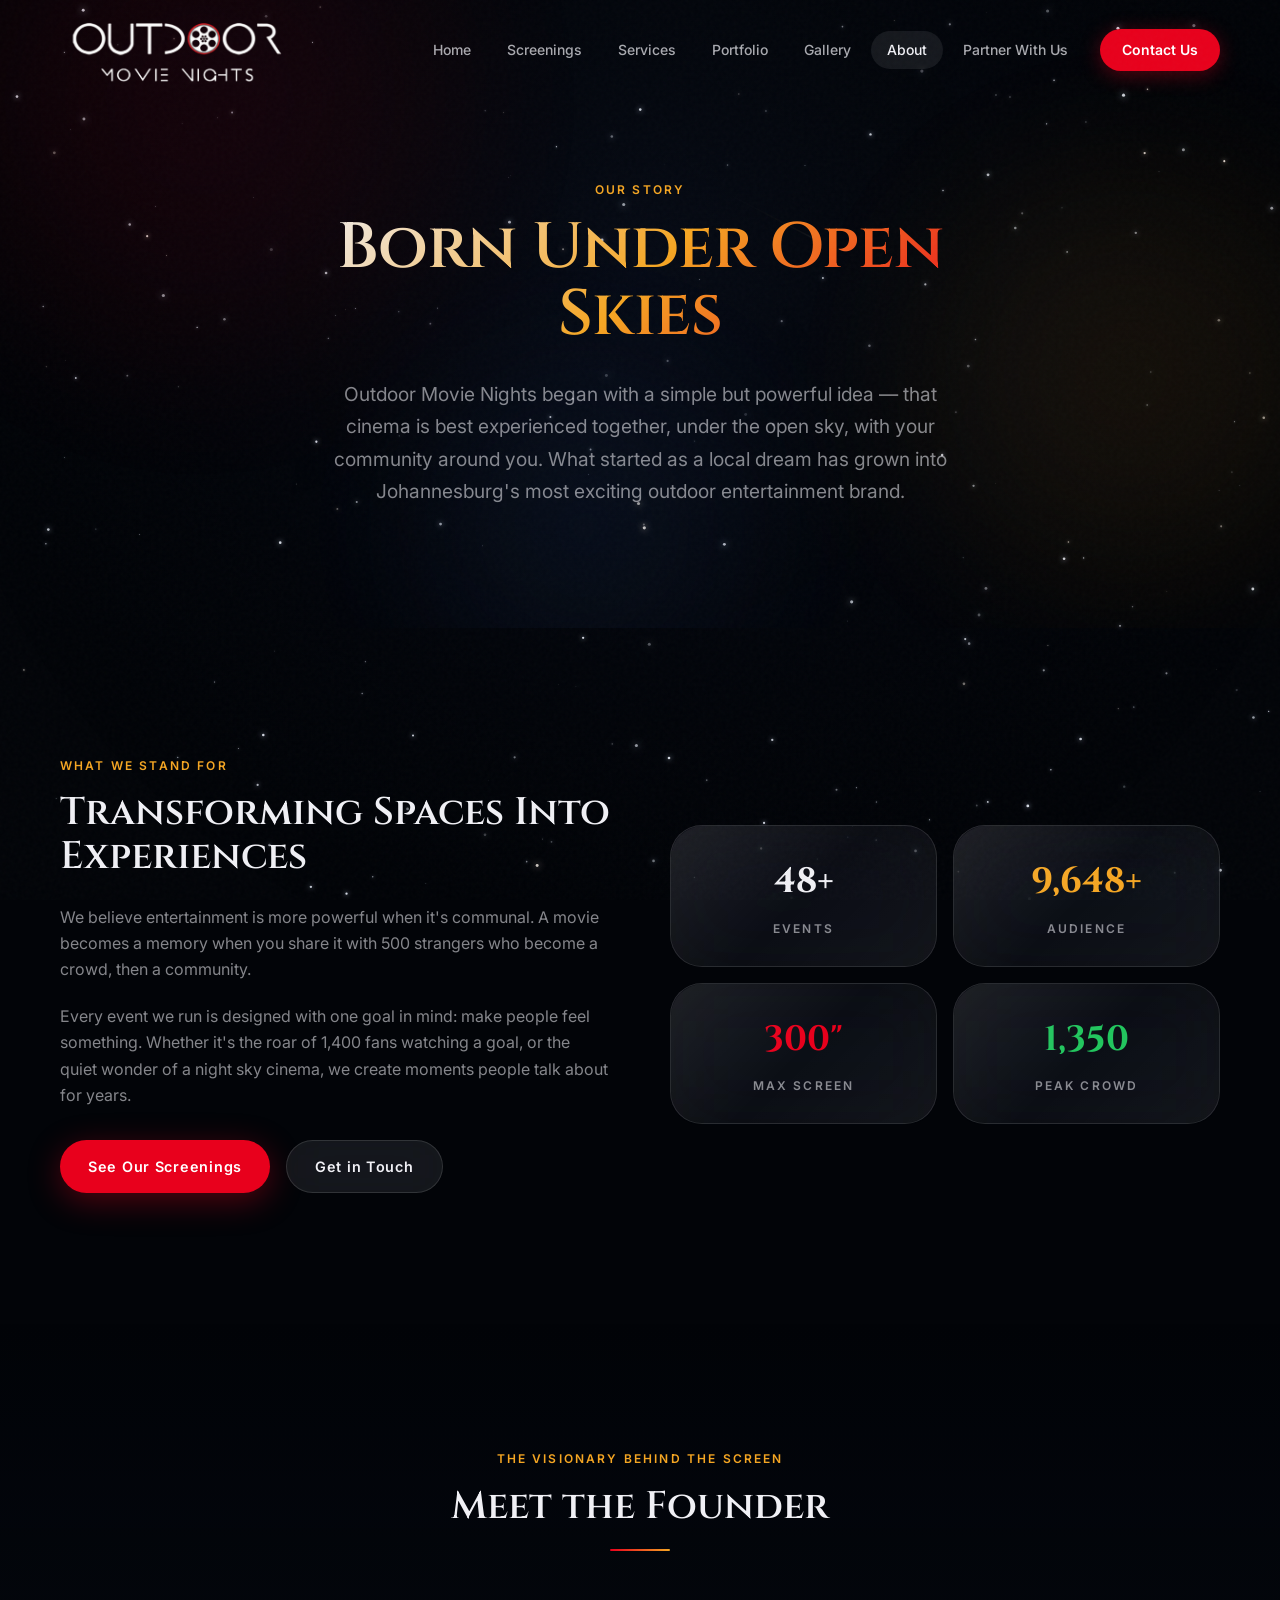
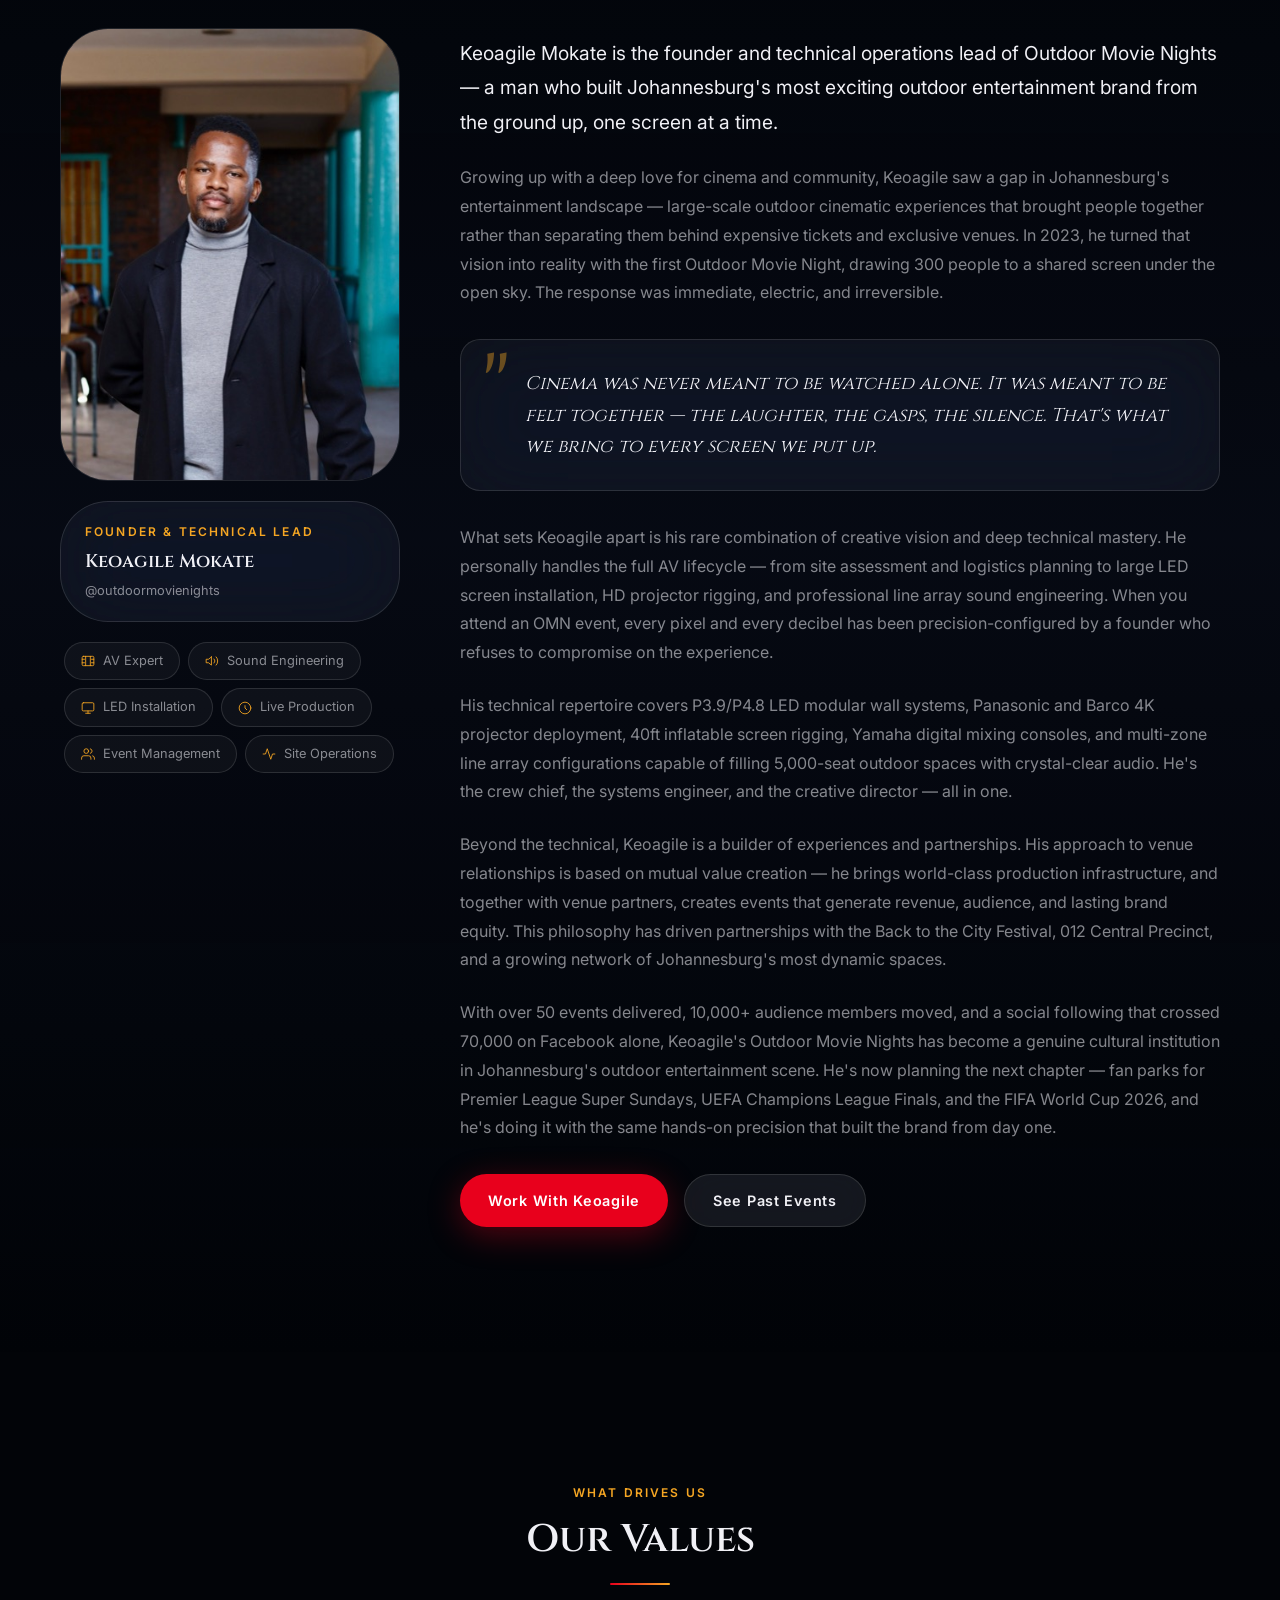
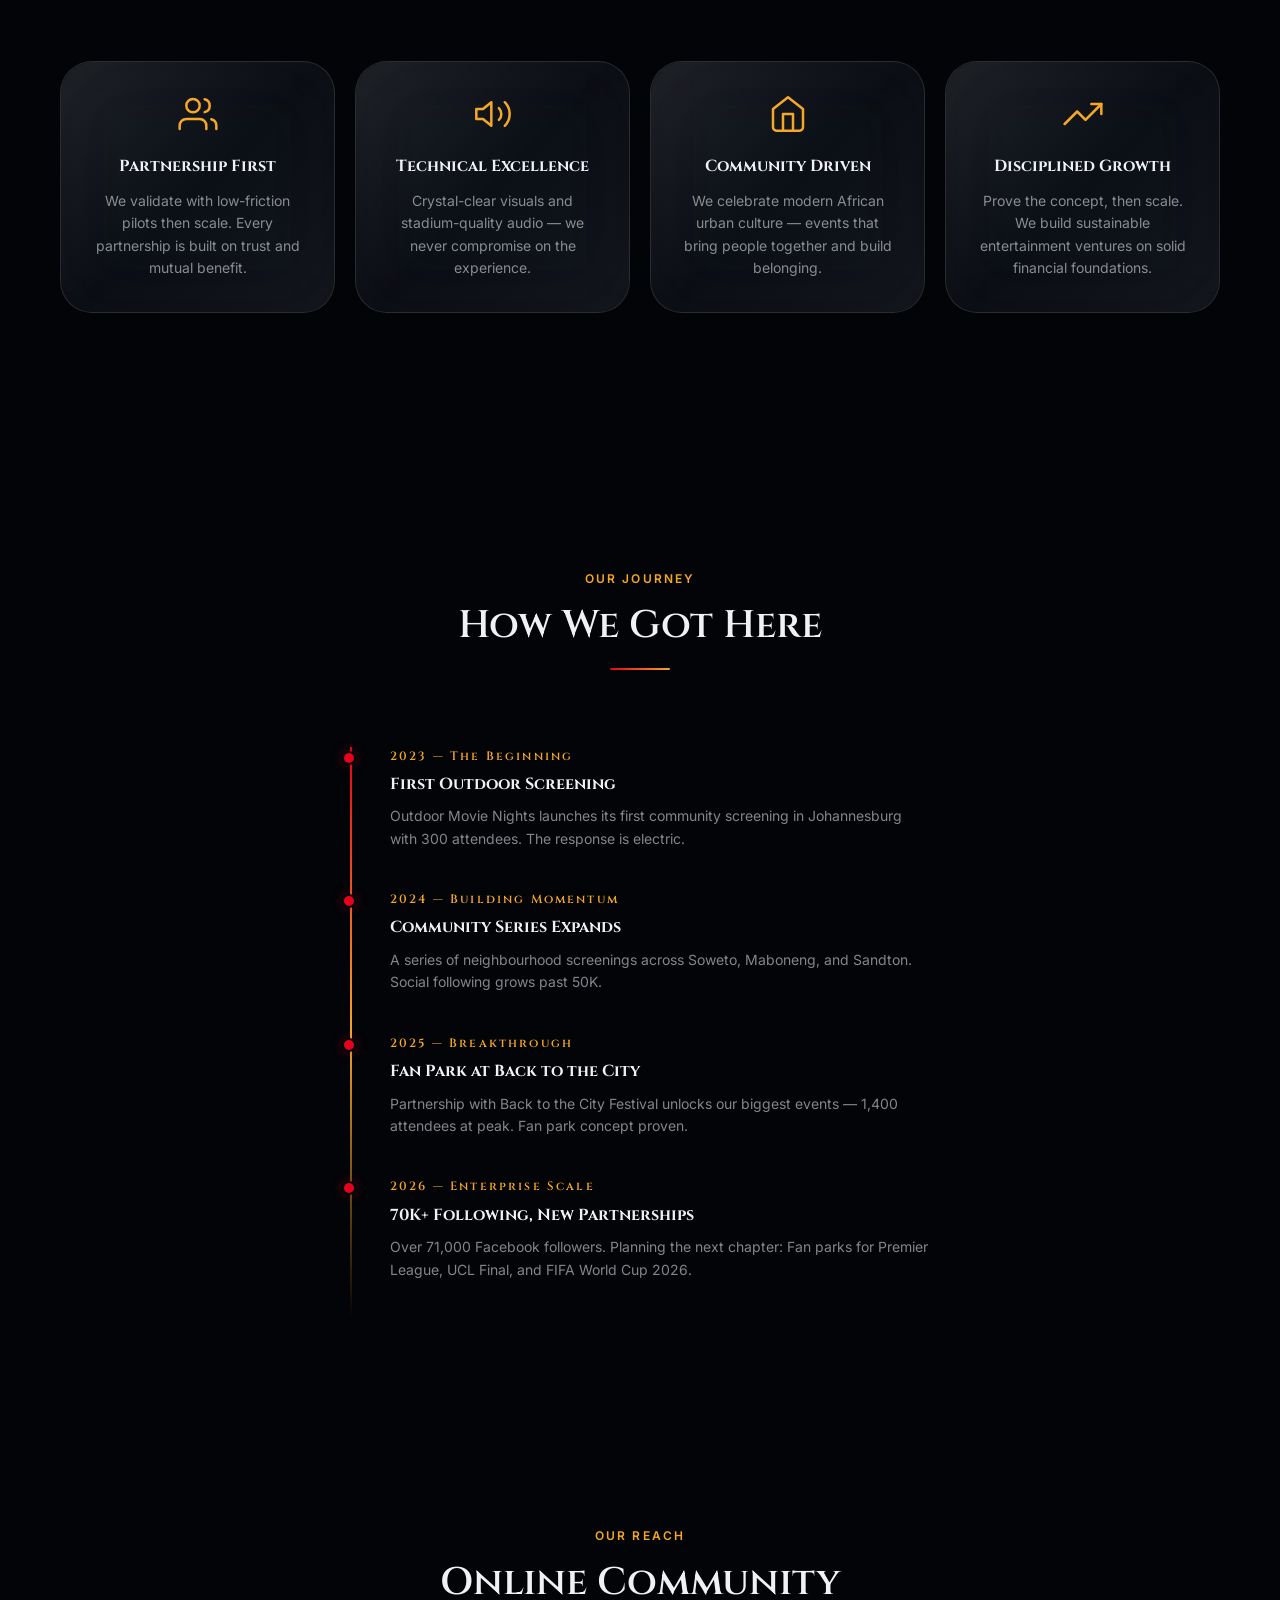
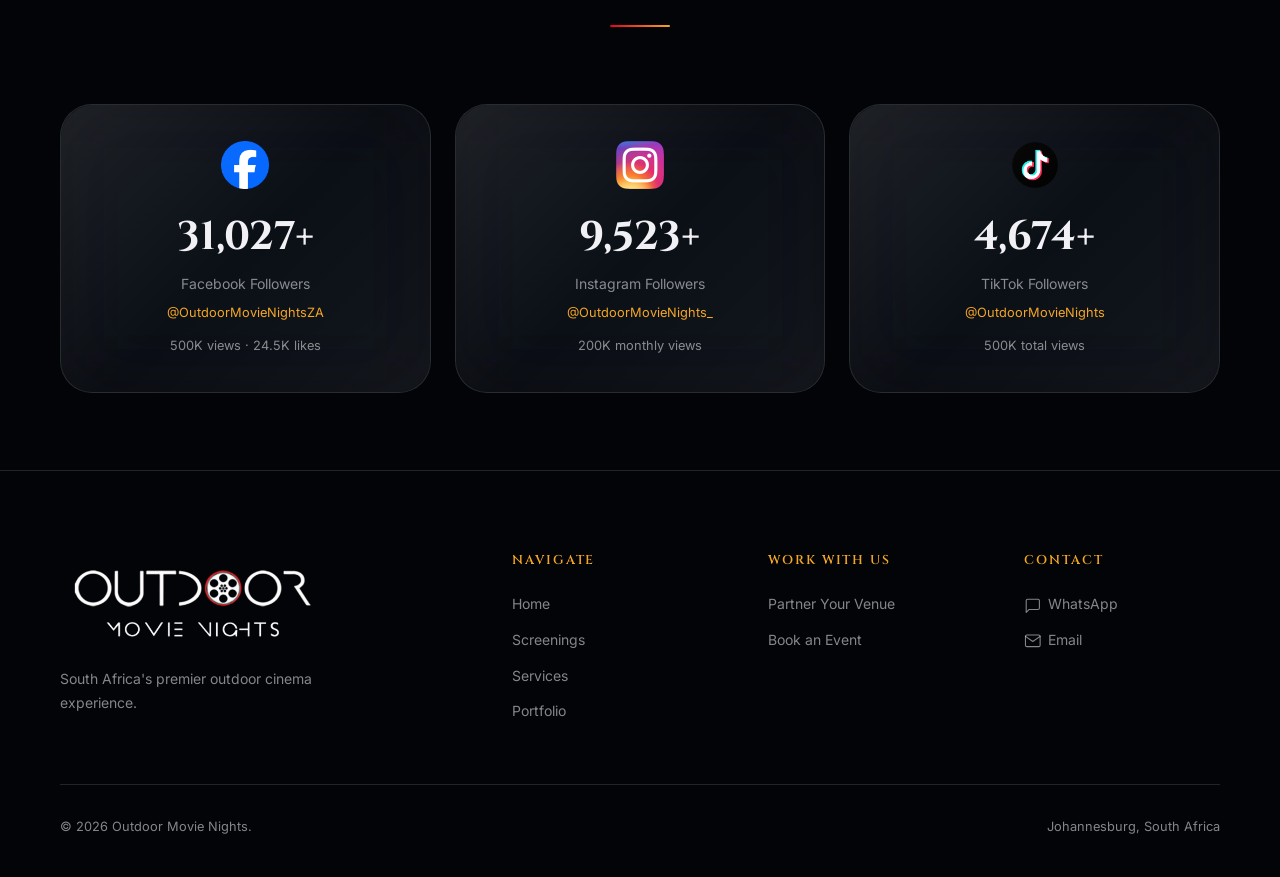
==== commit dba4172f: "Mobile perf: skip starfield canvas, disable backdrop-filter, defer all JS - starfield.js: bail out e" ====
--- a/about.html
+++ b/about.html
@@ -343,8 +343,8 @@
   </div>
 </footer>
 
-<script src="js/starfield.js"></script>
-<script src="js/nav.js"></script>
-<script src="js/scroll.js"></script>
+<script src="js/starfield.js" defer></script>
+<script src="js/nav.js" defer></script>
+<script src="js/scroll.js" defer></script>
 </body>
 </html>
--- a/css/global.css
+++ b/css/global.css
@@ -404,3 +404,25 @@
 @media (max-width: 768px) {
   .grid-2, .grid-3, .grid-4 { grid-template-columns: 1fr; }
 }
+
+/* ── Mobile Performance: disable expensive GPU effects ── */
+@media (max-width: 768px) {
+  .glass, .glass-mid, .glass-hi, .glass-card,
+  .glass-irid, nav.nav.scrolled {
+    backdrop-filter: none !important;
+    -webkit-backdrop-filter: none !important;
+  }
+  /* Compensate with slightly more opaque backgrounds */
+  .glass      { background: rgba(15,20,40,0.75) !important; }
+  .glass-mid  { background: rgba(15,20,40,0.82) !important; }
+  .glass-hi   { background: rgba(15,20,40,0.90) !important; }
+  .glass-card { background: rgba(15,20,40,0.78) !important; }
+  nav.nav.scrolled { background: rgba(2,4,8,0.92) !important; }
+
+  /* Kill expensive continuous animations on mobile */
+  .aurora-orb, .projector-beam, .projector-beam::after,
+  .float-a, .float-b, .float-c { animation: none !important; }
+
+  /* Disable grain (already done but reinforce) */
+  .grain::after { display: none !important; }
+}
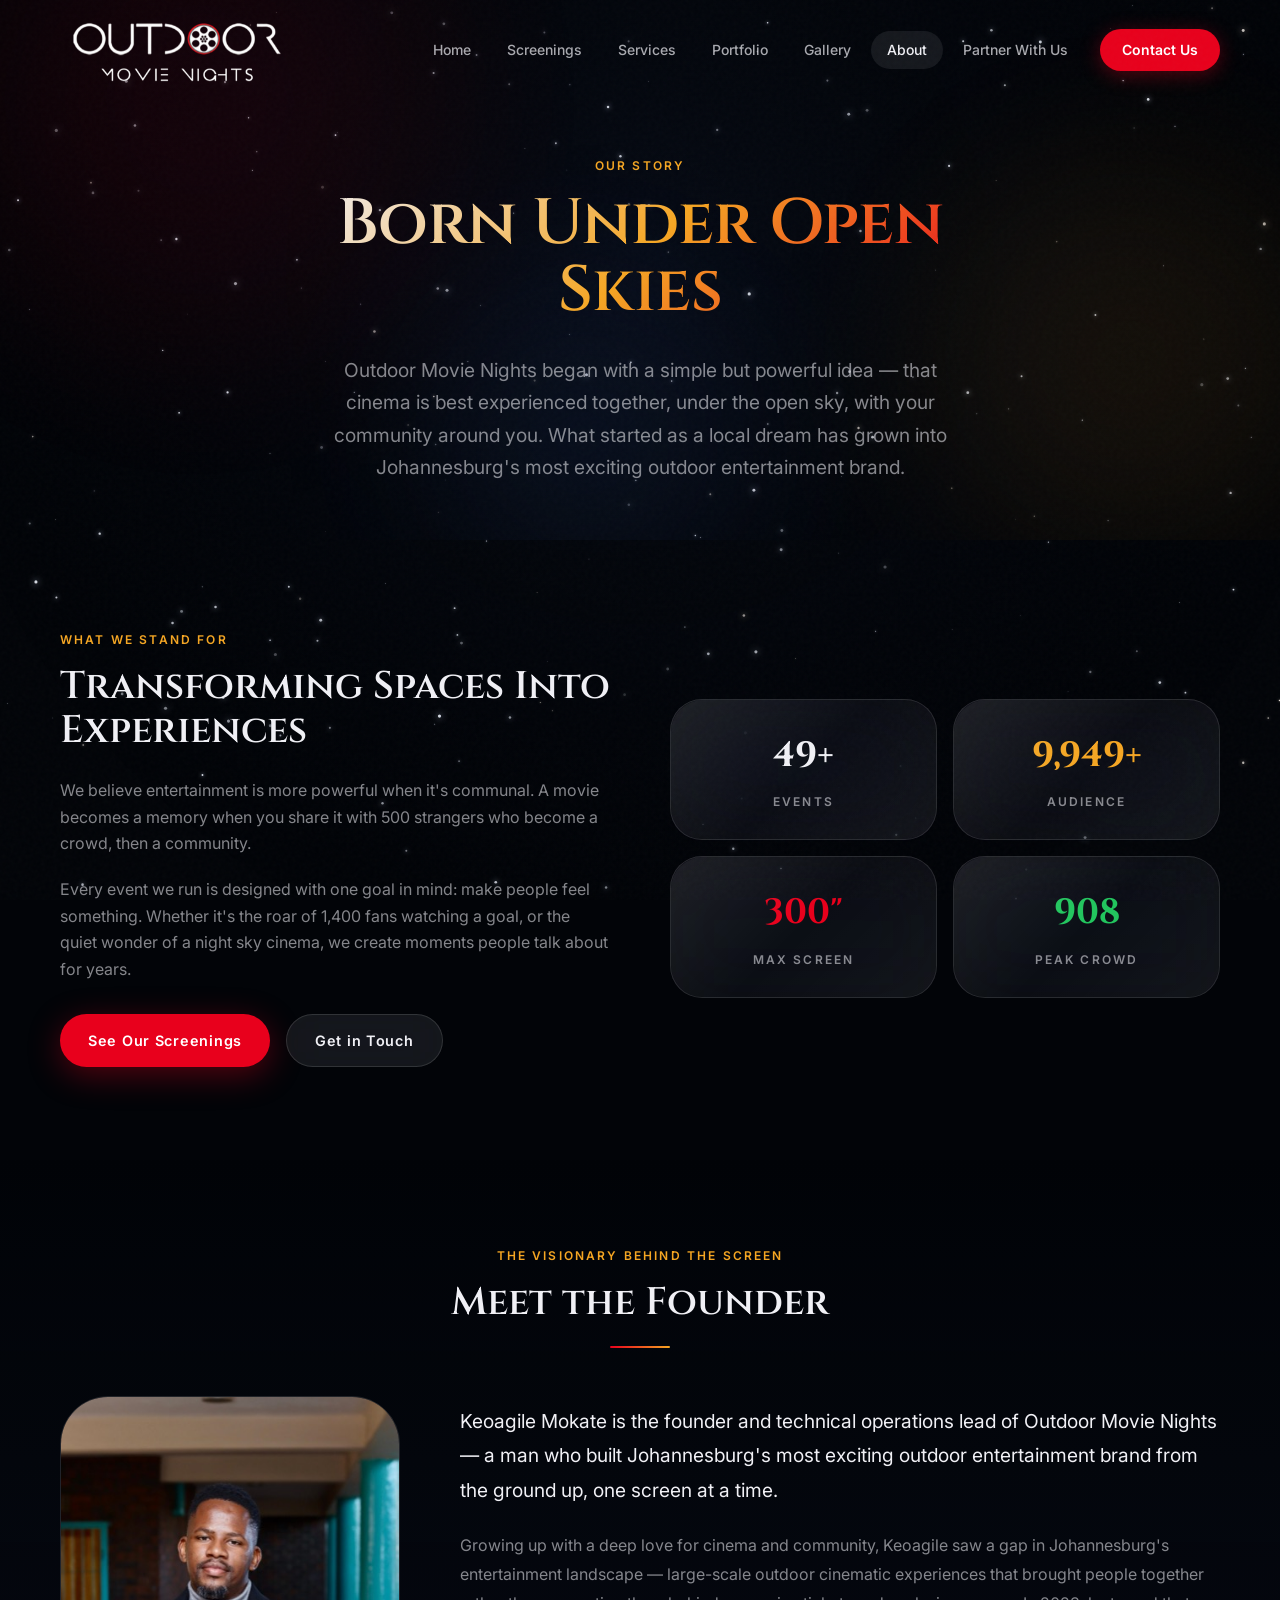
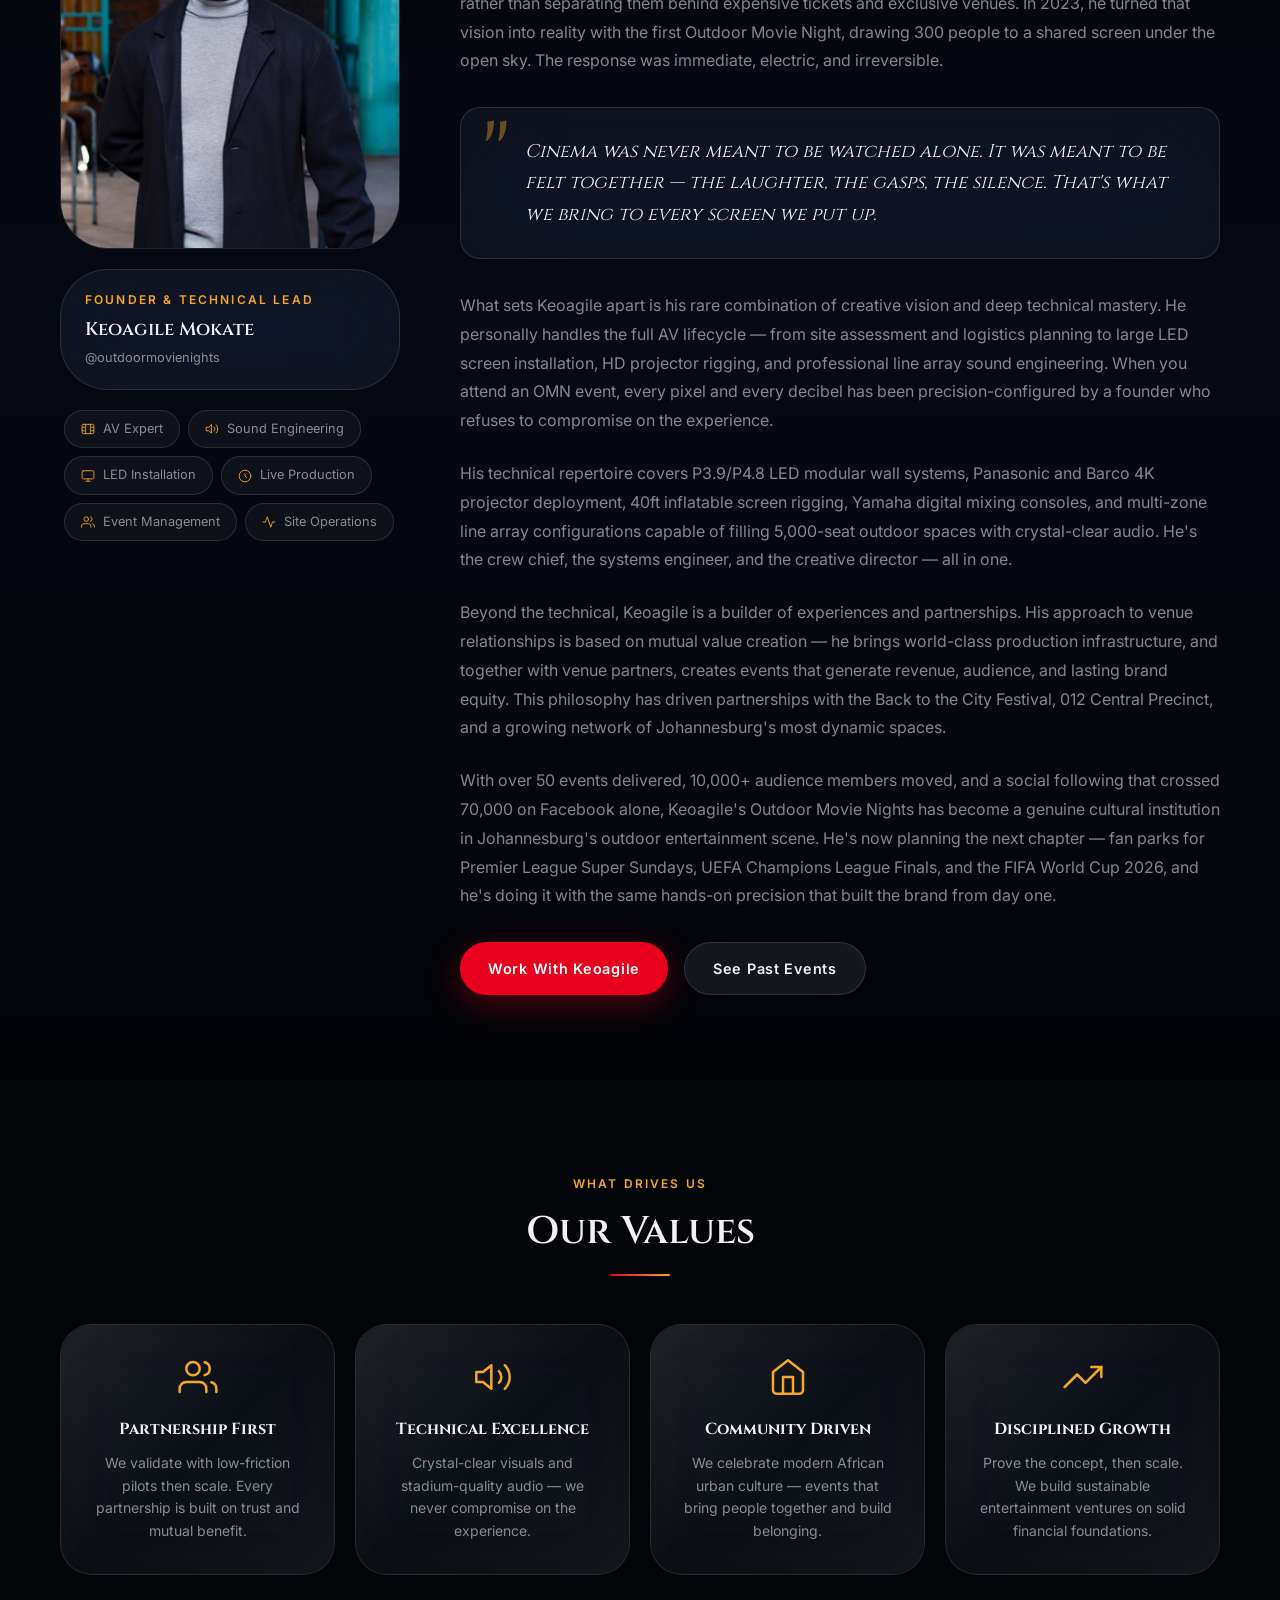
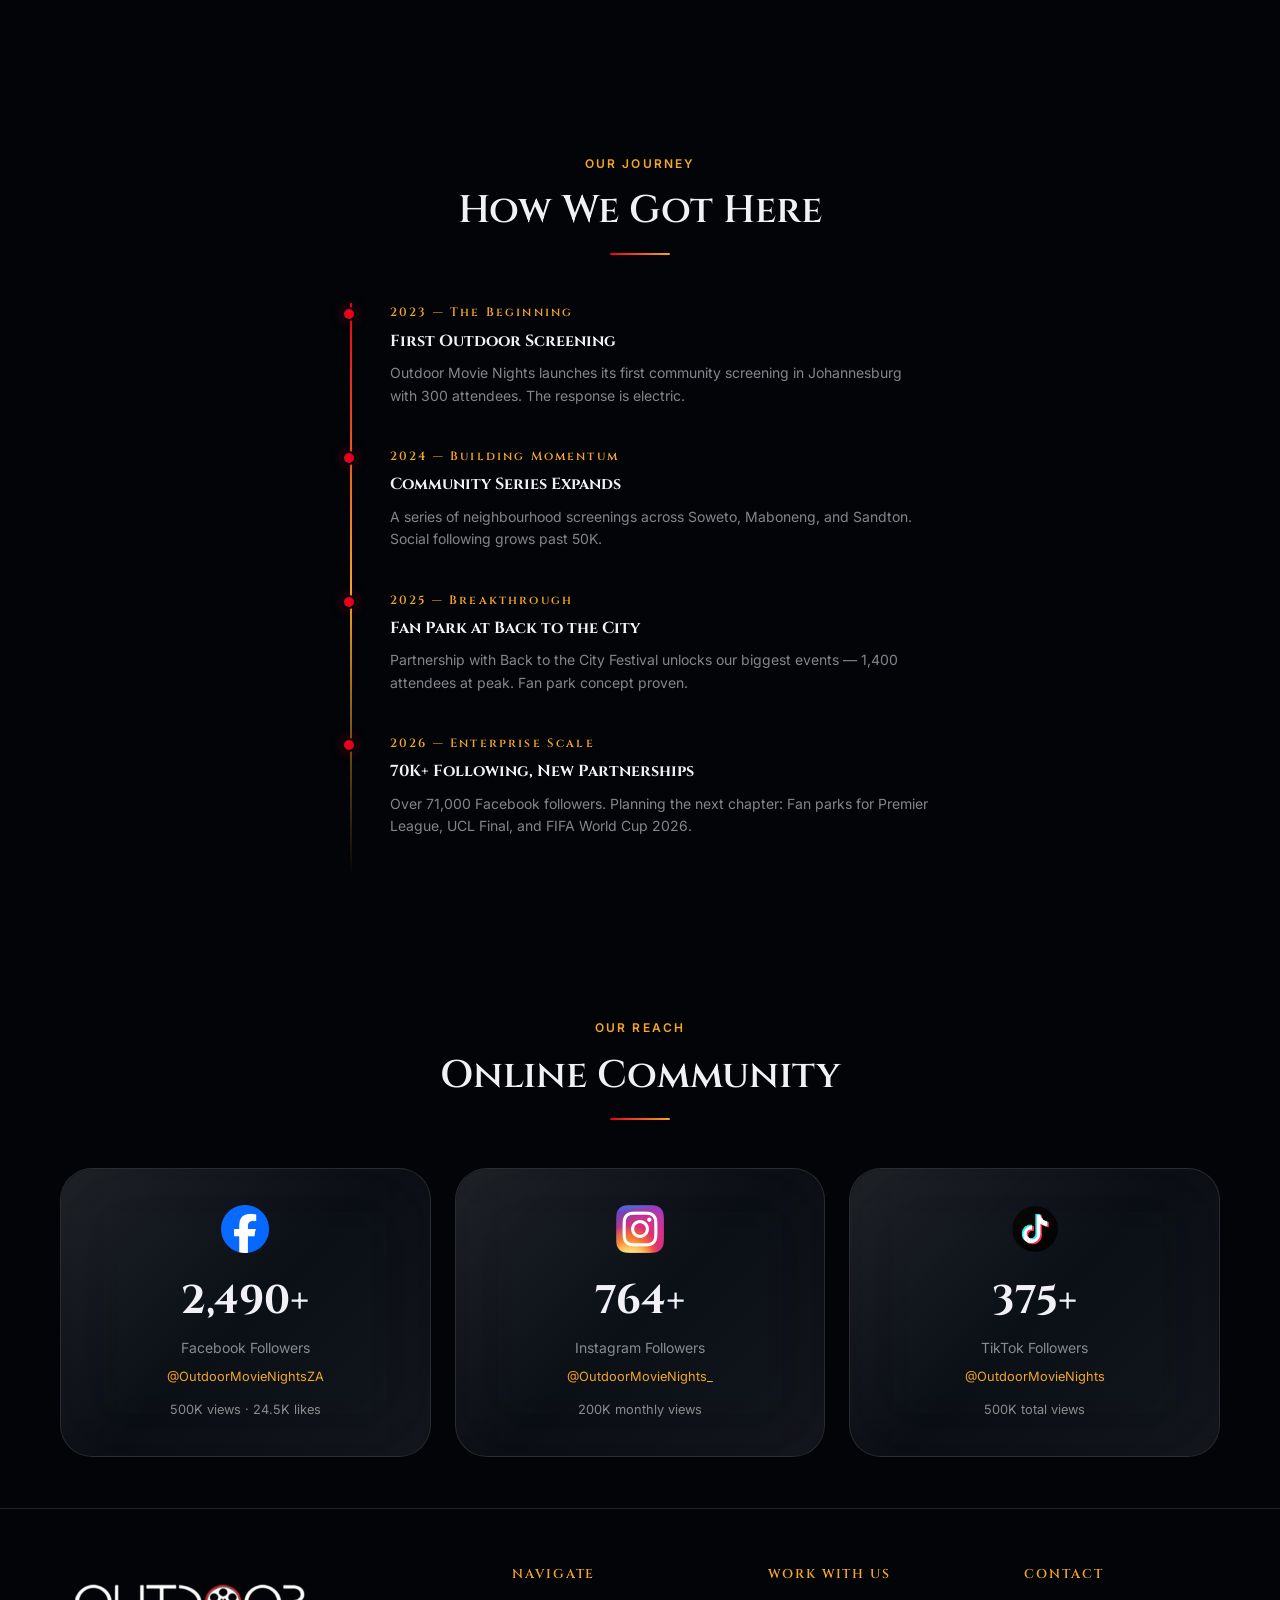
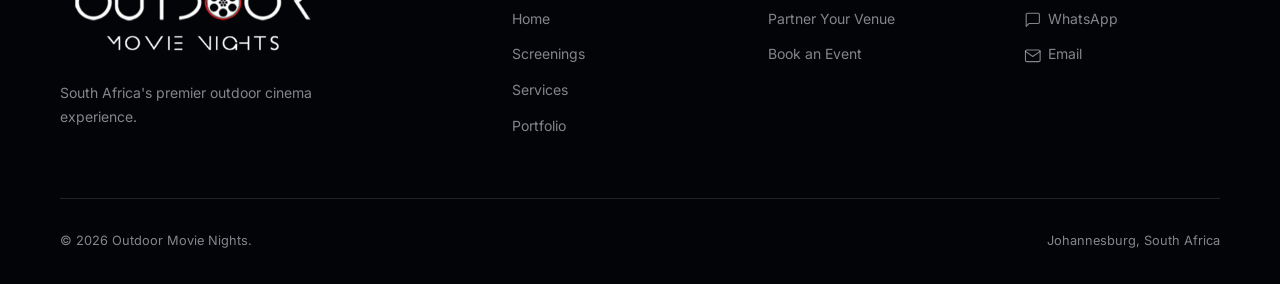
==== commit 0f625b5f: "Kill dead space site-wide — tighten all section and component spacing Reduced --section-pad, .sectio" ====
--- a/about.html
+++ b/about.html
@@ -62,7 +62,7 @@
 </div>
 
 <!-- Hero -->
-<section class="page-hero" style="padding-bottom:120px">
+<section class="page-hero">
   <div class="aurora"><div class="aurora-orb"></div><div class="aurora-orb"></div><div class="aurora-orb"></div></div>
   <div class="container page-wrapper" style="max-width:800px;margin:0 auto;text-align:center">
     <div class="label" style="margin-bottom:16px">Our Story</div>
--- a/css/global.css
+++ b/css/global.css
@@ -39,7 +39,7 @@
 
   /* Spacing */
   --nav-h: 100px;
-  --section-pad: clamp(80px, 10vw, 140px);
+  --section-pad: clamp(52px, 7vw, 96px);
 
   /* Radii */
   --r-sm:  12px;
@@ -294,7 +294,7 @@
 }
 
 .section { padding: var(--section-pad) 0; }
-.section-sm { padding: clamp(48px, 6vw, 80px) 0; }
+.section-sm { padding: clamp(32px, 4vw, 56px) 0; }
 
 .grid-2 { display: grid; grid-template-columns: repeat(2, 1fr); gap: 24px; }
 .grid-3 { display: grid; grid-template-columns: repeat(3, 1fr); gap: 24px; }
@@ -349,7 +349,7 @@
 }
 
 /* ── Section Headers ── */
-.section-header { text-align: center; margin-bottom: clamp(48px, 6vw, 80px); }
+.section-header { text-align: center; margin-bottom: clamp(28px, 4vw, 48px); }
 .section-header .label { margin-bottom: 16px; }
 .section-header p { max-width: 600px; margin: 16px auto 0; color: var(--c-muted); }
 
@@ -403,6 +403,7 @@
 
 @media (max-width: 768px) {
   .grid-2, .grid-3, .grid-4 { grid-template-columns: 1fr; }
+  .section-header { margin-bottom: clamp(20px, 4vw, 36px); }
 }
 
 /* ── Mobile Performance: disable expensive GPU effects ── */
@@ -412,17 +413,107 @@
     backdrop-filter: none !important;
     -webkit-backdrop-filter: none !important;
   }
-  /* Compensate with slightly more opaque backgrounds */
   .glass      { background: rgba(15,20,40,0.75) !important; }
   .glass-mid  { background: rgba(15,20,40,0.82) !important; }
   .glass-hi   { background: rgba(15,20,40,0.90) !important; }
   .glass-card { background: rgba(15,20,40,0.78) !important; }
   nav.nav.scrolled { background: rgba(2,4,8,0.92) !important; }
 
-  /* Kill expensive continuous animations on mobile */
-  .aurora-orb, .projector-beam, .projector-beam::after,
+  /* Hide aurora orbs (blur:80px forces GPU layers) — replaced by CSS star field below */
+  .aurora-orb { display: none !important; }
+
+  /* Hide projector beam (blur:30px same issue) */
+  .projector-beam, .projector-beam::after { display: none !important; }
+
+  /* ── Static galaxy background — fixed behind all content, works on iOS Safari ── */
+  /* Use ::before with position:fixed (background-attachment:fixed breaks on iOS) */
+  body::before {
+    content: '';
+    position: fixed;
+    inset: 0;
+    z-index: 0;
+    pointer-events: none;
+    background-color: var(--c-void);
+    background-image:
+      /* Nebula colour washes — no blur filter needed */
+      radial-gradient(ellipse 90% 50% at 10% 20%, rgba(232,0,28,0.12) 0%, transparent 55%),
+      radial-gradient(ellipse 70% 45% at 88% 12%, rgba(245,166,35,0.09) 0%, transparent 50%),
+      radial-gradient(ellipse 80% 55% at 50% 95%, rgba(80,110,255,0.08) 0%, transparent 55%),
+      radial-gradient(ellipse 60% 40% at 20% 65%, rgba(120,60,220,0.06) 0%, transparent 50%),
+      /* Stars — 50 scattered dots */
+      radial-gradient(1.5px 1.5px at  4%  7%, rgba(255,255,255,0.85), transparent),
+      radial-gradient(1px   1px   at 11% 19%, rgba(255,255,255,0.55), transparent),
+      radial-gradient(2px   2px   at 17%  3%, rgba(255,255,255,0.70), transparent),
+      radial-gradient(1px   1px   at 24% 32%, rgba(255,255,255,0.50), transparent),
+      radial-gradient(1.5px 1.5px at 31% 13%, rgba(255,255,255,0.65), transparent),
+      radial-gradient(1px   1px   at 39%  6%, rgba(255,255,255,0.75), transparent),
+      radial-gradient(2px   2px   at 46% 25%, rgba(255,255,255,0.45), transparent),
+      radial-gradient(1px   1px   at 54% 10%, rgba(255,255,255,0.60), transparent),
+      radial-gradient(1.5px 1.5px at 61% 18%, rgba(255,255,255,0.80), transparent),
+      radial-gradient(1px   1px   at 69%  4%, rgba(255,255,255,0.55), transparent),
+      radial-gradient(2px   2px   at 76% 28%, rgba(255,255,255,0.40), transparent),
+      radial-gradient(1px   1px   at 84% 15%, rgba(255,255,255,0.70), transparent),
+      radial-gradient(1.5px 1.5px at 91%  9%, rgba(255,255,255,0.50), transparent),
+      radial-gradient(1px   1px   at  7% 42%, rgba(255,255,255,0.45), transparent),
+      radial-gradient(1.5px 1.5px at 14% 55%, rgba(255,255,255,0.65), transparent),
+      radial-gradient(1px   1px   at 22% 48%, rgba(255,255,255,0.55), transparent),
+      radial-gradient(2px   2px   at 29% 68%, rgba(255,255,255,0.40), transparent),
+      radial-gradient(1px   1px   at 37% 44%, rgba(255,255,255,0.70), transparent),
+      radial-gradient(1.5px 1.5px at 44% 62%, rgba(255,255,255,0.50), transparent),
+      radial-gradient(1px   1px   at 51% 50%, rgba(255,255,255,0.60), transparent),
+      radial-gradient(1px   1px   at 58% 38%, rgba(255,255,255,0.45), transparent),
+      radial-gradient(2px   2px   at 66% 72%, rgba(255,255,255,0.65), transparent),
+      radial-gradient(1px   1px   at 73% 56%, rgba(255,255,255,0.55), transparent),
+      radial-gradient(1.5px 1.5px at 80% 43%, rgba(255,255,255,0.75), transparent),
+      radial-gradient(1px   1px   at 88% 60%, rgba(255,255,255,0.45), transparent),
+      radial-gradient(1px   1px   at 95% 35%, rgba(255,255,255,0.60), transparent),
+      radial-gradient(1.5px 1.5px at  3% 78%, rgba(255,255,255,0.50), transparent),
+      radial-gradient(1px   1px   at  9% 88%, rgba(255,255,255,0.65), transparent),
+      radial-gradient(2px   2px   at 19% 82%, rgba(255,255,255,0.40), transparent),
+      radial-gradient(1px   1px   at 27% 92%, rgba(255,255,255,0.55), transparent),
+      radial-gradient(1.5px 1.5px at 35% 76%, rgba(255,255,255,0.70), transparent),
+      radial-gradient(1px   1px   at 43% 85%, rgba(255,255,255,0.45), transparent),
+      radial-gradient(1px   1px   at 52% 94%, rgba(255,255,255,0.60), transparent),
+      radial-gradient(2px   2px   at 60% 80%, rgba(255,255,255,0.50), transparent),
+      radial-gradient(1.5px 1.5px at 68% 89%, rgba(255,255,255,0.65), transparent),
+      radial-gradient(1px   1px   at 77% 74%, rgba(255,255,255,0.55), transparent),
+      radial-gradient(1px   1px   at 86% 91%, rgba(255,255,255,0.45), transparent),
+      radial-gradient(1.5px 1.5px at 93% 83%, rgba(255,255,255,0.70), transparent),
+      radial-gradient(1px   1px   at 16% 36%, rgba(255,255,255,0.50), transparent),
+      radial-gradient(1.5px 1.5px at 33% 58%, rgba(255,255,255,0.60), transparent),
+      radial-gradient(1px   1px   at 48% 73%, rgba(255,255,255,0.45), transparent),
+      radial-gradient(2px   2px   at 63% 47%, rgba(255,255,255,0.55), transparent),
+      radial-gradient(1px   1px   at 79% 66%, rgba(255,255,255,0.70), transparent),
+      radial-gradient(1.5px 1.5px at 96% 52%, rgba(255,255,255,0.50), transparent),
+      radial-gradient(1px   1px   at  2% 58%, rgba(255,255,255,0.65), transparent),
+      radial-gradient(1px   1px   at 42% 21%, rgba(255,255,255,0.45), transparent),
+      radial-gradient(2px   2px   at 57% 87%, rgba(255,255,255,0.60), transparent),
+      radial-gradient(1.5px 1.5px at 72% 33%, rgba(255,255,255,0.55), transparent);
+  }
+
+  /* Ensure all page content sits above the fixed star layer */
+  body > * { position: relative; z-index: 1; }
+
+  /* Kill remaining continuous animations */
   .float-a, .float-b, .float-c { animation: none !important; }
 
-  /* Disable grain (already done but reinforce) */
+  /* Disable page-enter slide — show immediately */
+  .page-wrapper { animation: none !important; opacity: 1 !important; transform: none !important; }
+
+  /* Disable scroll indicator bounce */
+  .scroll-indicator { animation: none !important; }
+
+  /* Override inline hero animations — show immediately on mobile */
+  .hero-content > p[style*="animation"],
+  .hero-content > div[style*="animation"] {
+    animation: none !important;
+    opacity: 1 !important;
+    transform: none !important;
+  }
+
+  /* Disable grain */
   .grain::after { display: none !important; }
-}
+
+  /* Remove will-change pre-allocation on mobile */
+  .hero-line { will-change: auto !important; }
+}
--- a/css/animations.css
+++ b/css/animations.css
@@ -65,6 +65,18 @@
 .hero-line.animate:nth-child(2) { animation-delay: 0.2s; }
 .hero-line.animate:nth-child(3) { animation-delay: 0.35s; }
 
+/* Mobile: simpler fade-up, no clip-path or skew */
+@media (max-width: 768px) {
+  @keyframes hero-line-in {
+    0%   { opacity: 0; transform: translateY(16px); }
+    100% { opacity: 1; transform: translateY(0); }
+  }
+  .hero-line.animate { animation-duration: 0.45s; animation-timing-function: ease-out; }
+  .hero-line.animate:nth-child(1) { animation-delay: 0s; }
+  .hero-line.animate:nth-child(2) { animation-delay: 0.1s; }
+  .hero-line.animate:nth-child(3) { animation-delay: 0.2s; }
+}
+
 /* ── Floating Cards ── */
 @keyframes float-a {
   0%, 100% { transform: translateY(0px) rotate(0deg); }
@@ -99,15 +111,7 @@
 .marquee-track {
   display: flex;
   gap: 20px;
-  animation: marquee-scroll 30s linear infinite;
-  will-change: transform;
-}
-
-.marquee-track:hover { animation-play-state: paused; }
-
-@keyframes marquee-scroll {
-  0%   { transform: translateX(0); }
-  100% { transform: translateX(-50%); }
+  padding: 4px 2px;
 }
 
 /* ── Shimmer Loading ── */
--- a/css/components.css
+++ b/css/components.css
@@ -220,7 +220,7 @@
 /* ── Page Hero (inner pages) ── */
 .page-hero {
   position: relative;
-  padding: calc(var(--nav-h) + 80px) 0 80px;
+  padding: calc(var(--nav-h) + 56px) 0 56px;
   overflow: hidden;
   text-align: center;
 }
@@ -235,7 +235,7 @@
   background: var(--glass-border);
   border-radius: var(--r-lg);
   overflow: hidden;
-  margin: 60px 0;
+  margin: 0;
 }
 
 .stat-item {
@@ -506,8 +506,21 @@
 .gallery-item:hover .gallery-item-overlay { opacity: 1; }
 
 @media (max-width: 1024px) { .gallery-grid { columns: 3; } }
-@media (max-width: 768px)  { .gallery-grid { columns: 2; } }
-@media (max-width: 480px)  { .gallery-grid { columns: 1; } }
+
+@media (max-width: 768px) {
+  .gallery-grid {
+    columns: 2;
+    column-gap: 8px;
+  }
+  .gallery-item {
+    margin-bottom: 8px;
+    border-radius: var(--r-sm);
+  }
+  .gallery-item img {
+    max-height: 180px;
+    object-fit: cover;
+  }
+}
 
 /* ── Screen Spec Cards ── */
 .screen-card {
@@ -713,7 +726,7 @@
 /* ── Footer ── */
 footer {
   border-top: 1px solid var(--glass-border);
-  padding: 80px 0 40px;
+  padding: 56px 0 32px;
   background: var(--c-void);
   position: relative;
 }
@@ -875,10 +888,20 @@
 }
 
 /* ── Marquee wrapper ── */
+.marquee-outer {
+  position: relative;
+}
+
 .marquee-wrapper {
-  overflow: hidden;
+  overflow-x: auto;
+  overflow-y: hidden;
+  -webkit-overflow-scrolling: touch;
+  scrollbar-width: none;
   position: relative;
-}
+  /* height matches .marquee-img desktop height + track padding */
+  height: 182px;
+}
+.marquee-wrapper::-webkit-scrollbar { display: none; }
 
 .marquee-wrapper::before,
 .marquee-wrapper::after {
@@ -886,7 +909,7 @@
   position: absolute;
   top: 0;
   bottom: 0;
-  width: 100px;
+  width: 60px;
   z-index: 2;
   pointer-events: none;
 }
@@ -899,6 +922,55 @@
 .marquee-wrapper::after {
   right: 0;
   background: linear-gradient(to left, var(--c-void), transparent);
+}
+
+@media (max-width: 768px) {
+  .marquee-wrapper { height: 128px; }
+}
+
+.marquee-btn {
+  position: absolute;
+  top: 50%;
+  transform: translateY(-50%);
+  z-index: 10;
+  width: 48px;
+  height: 48px;
+  border-radius: 50%;
+  background: rgba(10,15,30,0.88);
+  border: 1px solid rgba(255,255,255,0.22);
+  color: #fff;
+  font-size: 1.6rem;
+  line-height: 1;
+  cursor: pointer;
+  display: flex;
+  align-items: center;
+  justify-content: center;
+  transition: background 0.2s ease, transform 0.2s ease, border-color 0.2s ease;
+  backdrop-filter: none;
+  flex-shrink: 0;
+}
+.marquee-btn:hover {
+  background: var(--c-red);
+  border-color: var(--c-red);
+  transform: translateY(-50%) scale(1.08);
+}
+.marquee-btn-prev { left: 10px; }
+.marquee-btn-next { right: 10px; }
+
+.marquee-img {
+  width: 260px;
+  height: 174px;
+  border-radius: 14px;
+  object-fit: cover;
+  flex-shrink: 0;
+  display: block;
+}
+
+@media (max-width: 768px) {
+  .marquee-btn { width: 36px; height: 36px; font-size: 1.2rem; }
+  .marquee-btn-prev { left: 4px; }
+  .marquee-btn-next { right: 4px; }
+  .marquee-img { width: 180px; height: 120px; border-radius: 10px; }
 }
 
 /* ── Dashboard ── */
@@ -1129,10 +1201,10 @@
 /* Mobile — 768px and below */
 @media (max-width: 768px) {
   /* Base spacing */
-  :root { --section-pad: clamp(40px, 8vw, 80px); }
+  :root { --section-pad: clamp(40px, 8vw, 64px); }
   .container, .container-wide { padding: 0 16px; }
-  .section { padding: clamp(40px, 8vw, 80px) 0; }
-  .section-sm { padding: clamp(32px, 6vw, 56px) 0; }
+  .section { padding: clamp(40px, 8vw, 64px) 0; }
+  .section-sm { padding: clamp(28px, 5vw, 44px) 0; }
 
   /* Hero */
   .hero { padding: calc(var(--nav-h) + 24px) 16px 48px; }
@@ -1146,7 +1218,7 @@
   .grid-2, .grid-3, .grid-4 { grid-template-columns: 1fr; }
 
   /* Stats strip — 2 columns */
-  .stats-strip { grid-template-columns: repeat(2, 1fr); margin: 32px 0; }
+  .stats-strip { grid-template-columns: repeat(2, 1fr); margin: 0; }
   .stat-item { padding: 20px 12px; }
   .stat-value { font-size: clamp(1.2rem, 5vw, 1.8rem); }
 
@@ -1166,7 +1238,7 @@
   .portfolio-case { grid-template-columns: 1fr !important; }
 
   /* Section headers */
-  .section-header { margin-bottom: clamp(32px, 5vw, 56px); }
+  .section-header { margin-bottom: clamp(20px, 4vw, 36px); }
 
   /* Back to top — tighter on mobile */
   #back-to-top { width: 42px; height: 42px; bottom: 20px; right: 16px; }
@@ -1362,9 +1434,79 @@
   #event-countdown .glass > div:first-child { font-size: 1.5rem; }
 }
 
+@media (max-width: 900px) {
+  [style*="grid-template-columns:repeat(4,1fr)"] {
+    grid-template-columns: repeat(2, 1fr) !important;
+  }
+}
+@media (max-width: 500px) {
+  [style*="grid-template-columns:repeat(2,1fr)"] {
+    grid-template-columns: 1fr !important;
+  }
+}
 @media (max-width: 700px) {
-  [style*="grid-template-columns:repeat(3,1fr)"] {
+  [style*="grid-template-columns:repeat(3,1fr)"],
+  [style*="grid-template-columns:repeat(4,1fr)"] {
     grid-template-columns: 1fr !important;
   }
   .poster-day { font-size: 5rem; }
 }
+
+/* ── Mobile optimisations ── */
+@media (max-width: 480px) {
+  /* Hero text */
+  .display-xl { font-size: clamp(2.4rem, 13vw, 4rem); }
+  .display-lg { font-size: clamp(2rem, 10vw, 3rem); }
+  .display-md { font-size: clamp(1.6rem, 8vw, 2.4rem); }
+
+  /* Reduce hero padding */
+  .hero-content { padding: 0 16px; }
+
+  /* Stat strip: 2 columns on phone */
+  .stats-strip { grid-template-columns: repeat(2, 1fr) !important; gap: 12px !important; }
+
+  /* Service cards: 1 column */
+  .grid-4 { grid-template-columns: 1fr !important; gap: 16px !important; }
+  .grid-3 { grid-template-columns: 1fr !important; gap: 16px !important; }
+
+  /* Screening posters: full width */
+  .screening-poster { min-height: 280px; }
+
+  /* Portfolio case alternating layout: always LTR on mobile */
+  .portfolio-case { direction: ltr !important; }
+  .portfolio-case .case-img-wrap { width: 100% !important; }
+  .portfolio-case .glass-card.case-info { width: 100% !important; }
+
+  /* Calendar: smaller cells */
+  .calendar-day { padding: 8px 4px; min-height: 52px; }
+  .day-num { font-size: 0.75rem; width: 22px; height: 22px; }
+
+  /* Event list cards: stack vertically */
+  .event-list-card { grid-template-columns: 1fr !important; }
+
+  /* Buttons: full width on small screens */
+  .btn { padding: 13px 18px; font-size: 0.82rem; }
+
+  /* Testimonials */
+  .testimonial-card { padding: 24px 20px; }
+
+  /* CTA section */
+  .footer-grid { grid-template-columns: 1fr !important; gap: 32px; }
+
+  /* Countdown units */
+  #event-countdown { gap: 6px; }
+  #event-countdown .glass { min-width: 56px; padding: 10px 12px; }
+
+  /* Marquee images taller on mobile */
+  .marquee-img { height: 180px; }
+
+  /* Partner strip: wrap tighter */
+  [style*="gap:32px 48px"] { gap: 20px 24px !important; }
+
+  /* Section padding */
+  .section { padding: clamp(36px, 8vw, 56px) 0; }
+  .section-sm { padding: clamp(24px, 6vw, 40px) 0; }
+
+  /* Disable starfield on mobile for perf */
+  #starfield-canvas { display: none; }
+}
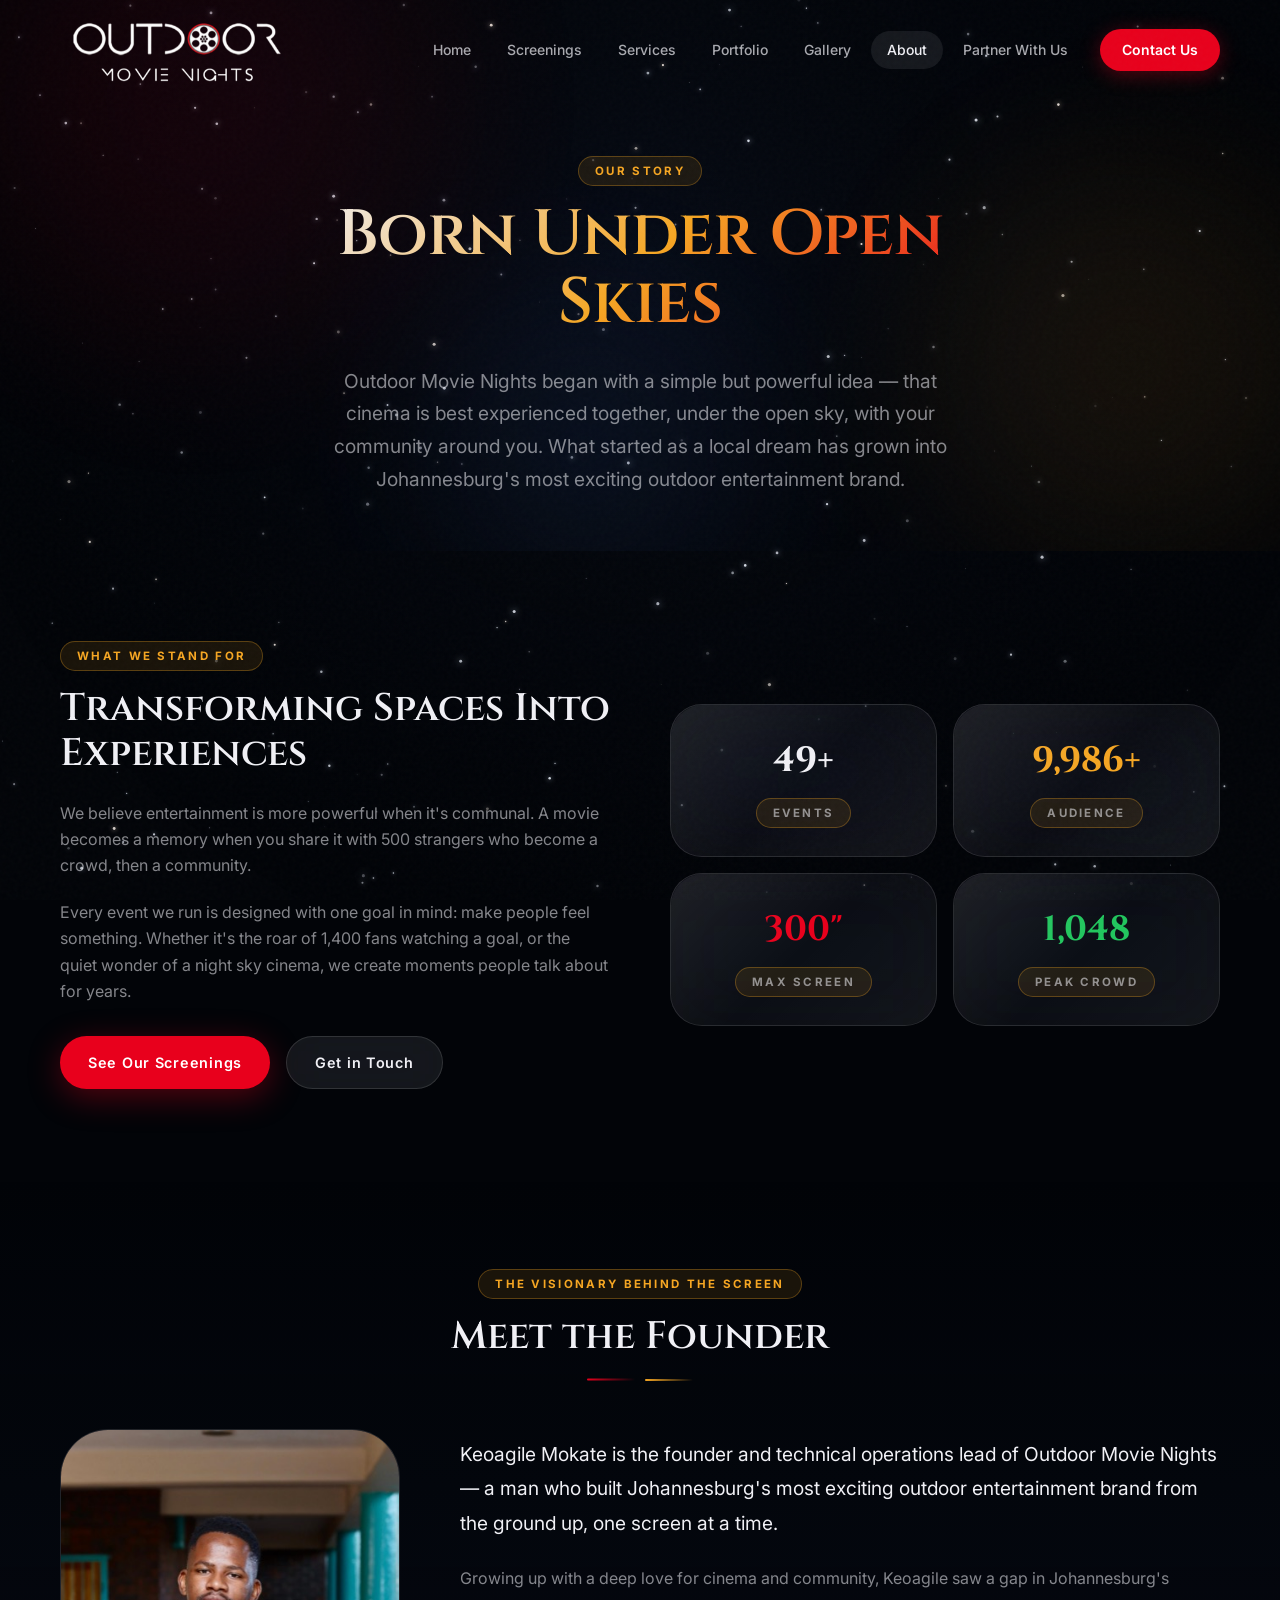
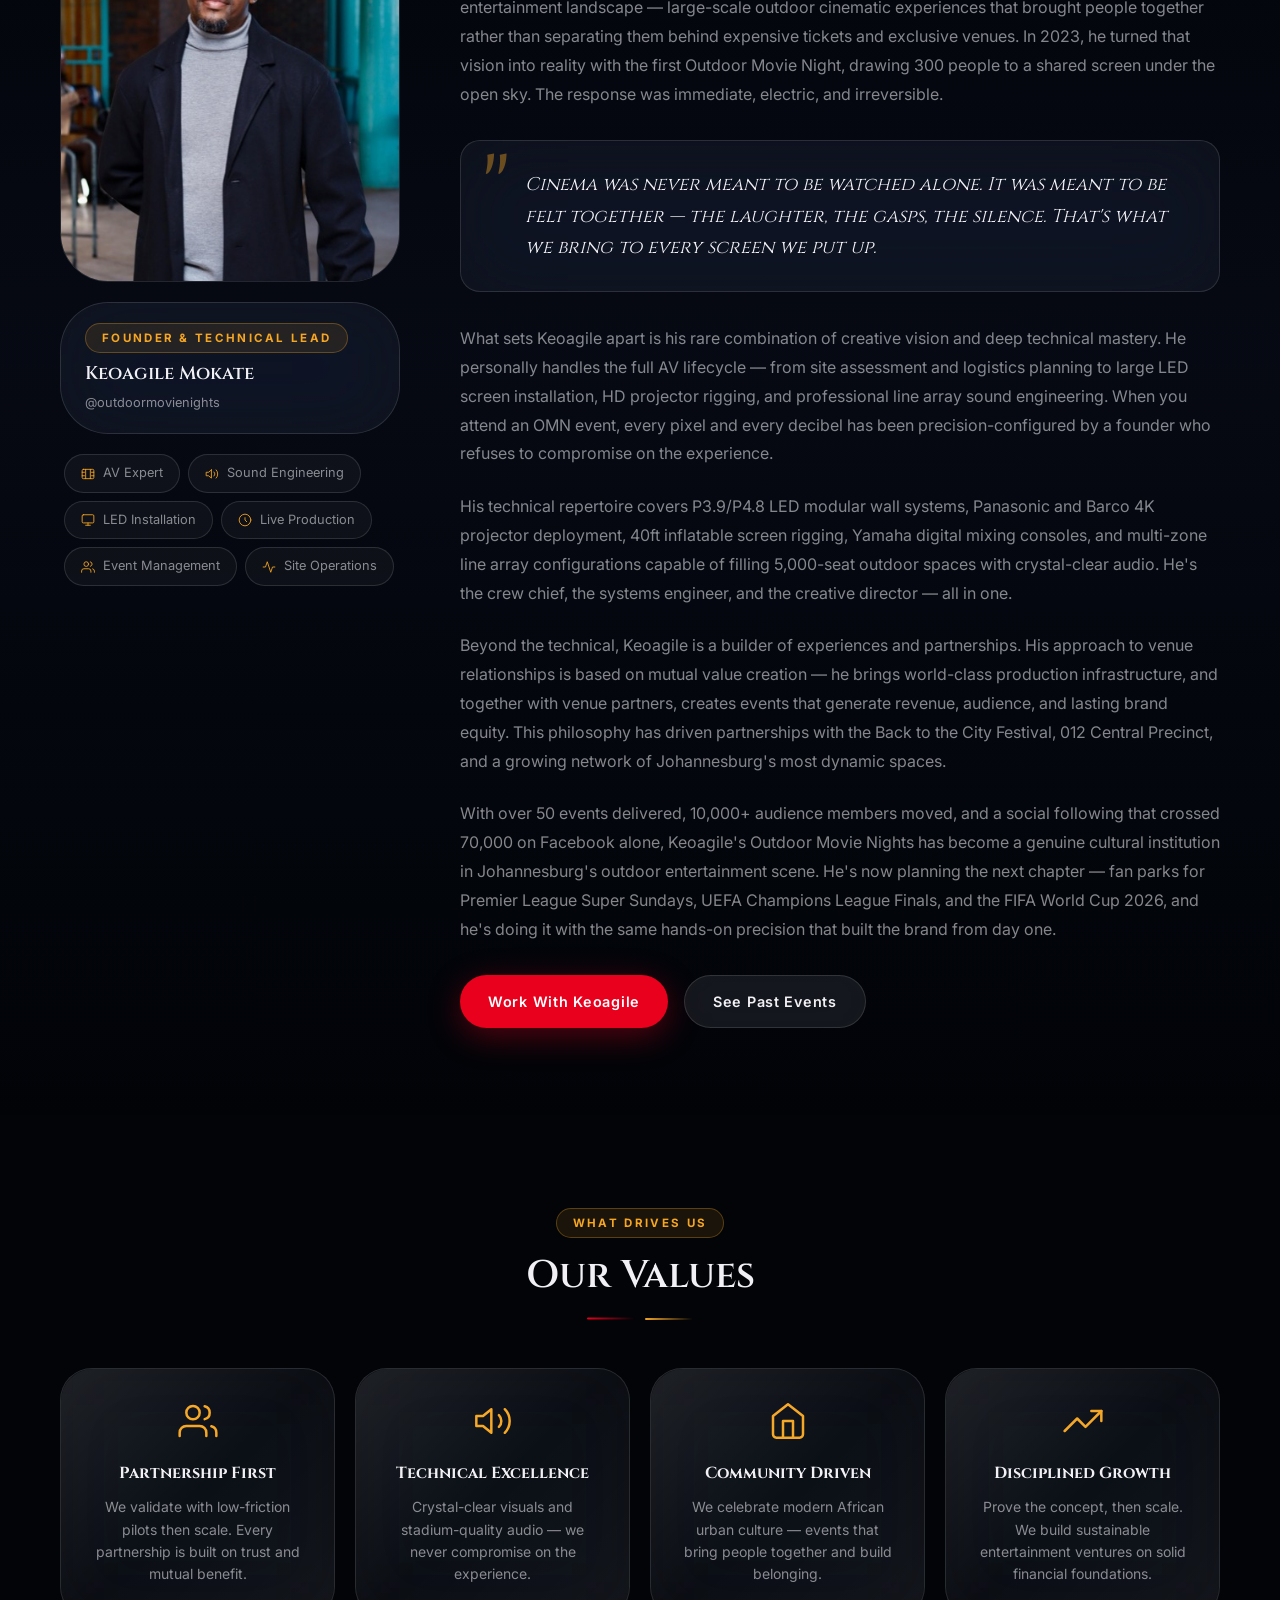
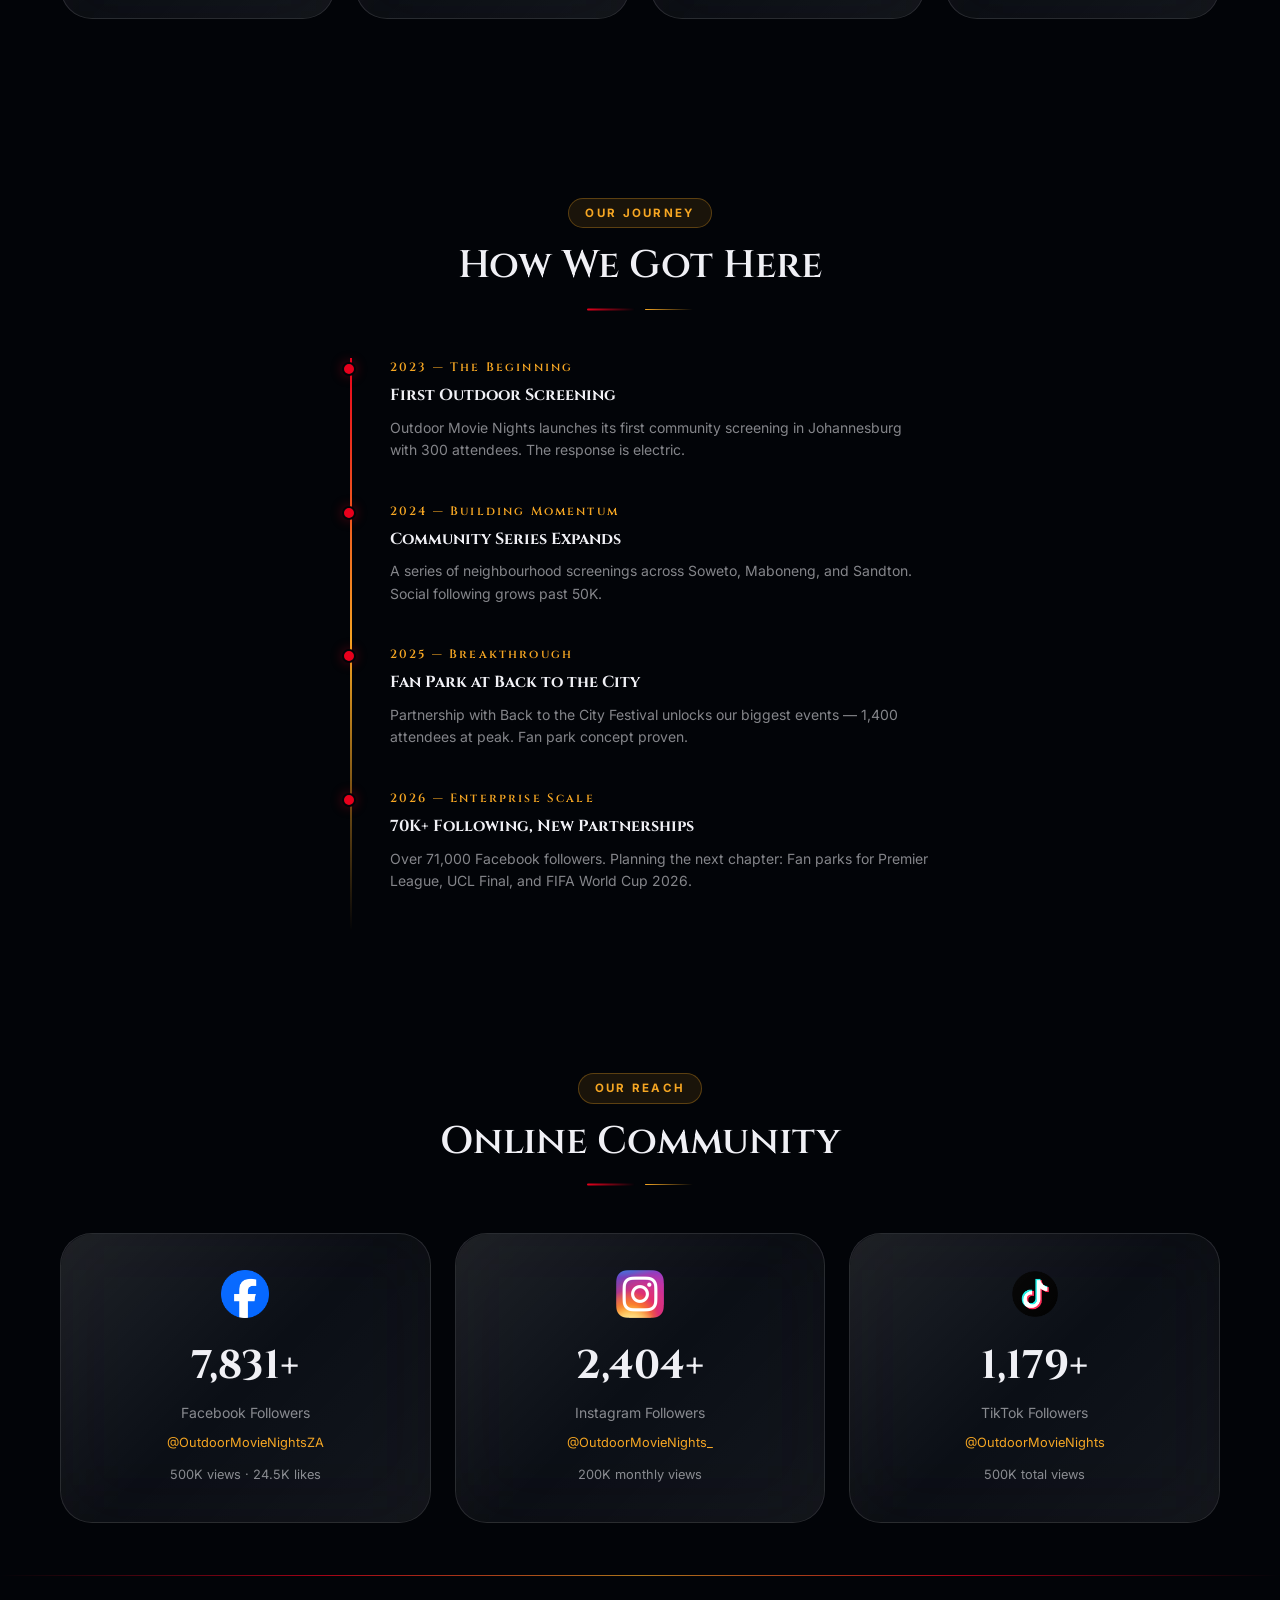
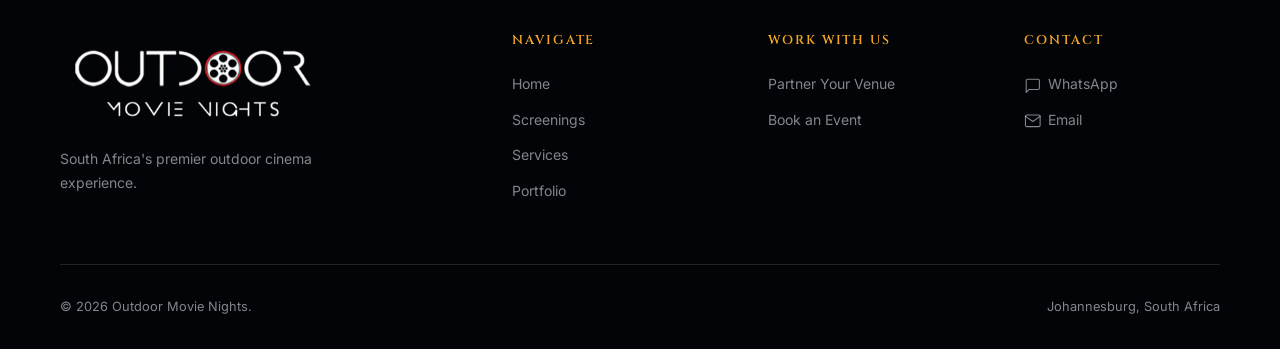
==== commit b4071493: "Add favicon, fix partner cards, improve design system - Generate 512px/32px/180px favicons from OMN " ====
--- a/about.html
+++ b/about.html
@@ -3,6 +3,9 @@
 <head>
   <meta charset="UTF-8">
   <meta name="viewport" content="width=device-width, initial-scale=1.0">
+  <link rel="icon" type="image/png" sizes="32x32" href="assets/logo/favicon-32.png">
+  <link rel="icon" type="image/png" sizes="512x512" href="assets/logo/favicon-512.png">
+  <link rel="apple-touch-icon" href="assets/logo/apple-touch-icon.png">
   <title>About — Outdoor Movie Nights</title>
   <link rel="preconnect" href="https://fonts.googleapis.com">
   <link rel="preconnect" href="https://fonts.gstatic.com" crossorigin>
--- a/css/global.css
+++ b/css/global.css
@@ -194,11 +194,16 @@
 }
 
 .label {
-  font-size: 0.75rem;
-  font-weight: 600;
-  letter-spacing: 0.18em;
+  display: inline-block;
+  font-size: 0.72rem;
+  font-weight: 700;
+  letter-spacing: 0.2em;
   text-transform: uppercase;
   color: var(--c-amber);
+  background: rgba(245,166,35,0.1);
+  border: 1px solid rgba(245,166,35,0.3);
+  border-radius: var(--r-full);
+  padding: 5px 16px;
 }
 
 .body-lg { font-size: clamp(1rem, 1.5vw, 1.2rem); line-height: 1.7; }
@@ -355,12 +360,25 @@
 
 /* ── Dividers ── */
 .divider {
-  width: 60px;
-  height: 2px;
-  background: linear-gradient(90deg, var(--c-red), var(--c-amber));
+  display: flex;
+  align-items: center;
+  justify-content: center;
+  gap: 10px;
   margin: 20px auto;
+}
+.divider::before,
+.divider::after {
+  content: '';
+  display: block;
+  width: 48px;
+  height: 1.5px;
+  background: linear-gradient(90deg, transparent, var(--c-red));
   border-radius: 2px;
 }
+.divider::after {
+  background: linear-gradient(90deg, var(--c-amber), transparent);
+}
+.divider::before { transform: rotate(180deg); }
 
 /* ── Scroll Reveal ── */
 .reveal {
--- a/css/components.css
+++ b/css/components.css
@@ -253,9 +253,12 @@
   font-family: var(--font-display);
   font-size: clamp(1.5rem, 3vw, 2.2rem);
   font-weight: 700;
-  color: var(--c-white);
   line-height: 1;
   margin-bottom: 6px;
+  background: linear-gradient(135deg, var(--c-white) 20%, var(--c-amber) 100%);
+  -webkit-background-clip: text;
+  -webkit-text-fill-color: transparent;
+  background-clip: text;
 }
 
 .stat-label {
@@ -279,6 +282,14 @@
   flex-direction: column;
   gap: 16px;
   min-height: 280px;
+  border-top: 2px solid transparent;
+  transition: border-color 0.3s ease, transform var(--t-mid) var(--ease-glass),
+              border-color var(--t-mid) var(--ease-smooth),
+              box-shadow var(--t-mid) var(--ease-smooth);
+}
+
+.service-card:hover {
+  border-top-color: var(--c-red);
 }
 
 .service-icon {
@@ -723,12 +734,65 @@
 .radio-option .radio-label { font-size: 0.9rem; font-weight: 500; }
 .radio-option .radio-desc  { font-size: 0.8rem; color: var(--c-muted); margin-top: 2px; }
 
+/* ── Partner Cards ── */
+.partner-grid {
+  display: flex;
+  flex-wrap: wrap;
+  align-items: center;
+  justify-content: center;
+  gap: 20px;
+}
+
+.partner-card {
+  width: 180px;
+  height: 110px;
+  border-radius: var(--r-lg);
+  display: flex;
+  align-items: center;
+  justify-content: center;
+  padding: 18px;
+  overflow: hidden;
+  box-shadow: 0 6px 24px rgba(0,0,0,0.35);
+  transition: transform 0.25s var(--ease-glass), box-shadow 0.25s ease;
+  flex-shrink: 0;
+}
+
+.partner-card:hover {
+  transform: translateY(-4px) scale(1.03);
+  box-shadow: 0 16px 48px rgba(0,0,0,0.5);
+}
+
+.partner-logo {
+  max-width: 100%;
+  max-height: 70px;
+  width: auto;
+  height: auto;
+  object-fit: contain;
+  display: block;
+}
+
+@media (max-width: 600px) {
+  .partner-card { width: 140px; height: 88px; padding: 14px; }
+  .partner-logo { max-height: 54px; }
+}
+
 /* ── Footer ── */
 footer {
-  border-top: 1px solid var(--glass-border);
+  border-top: 1px solid transparent;
   padding: 56px 0 32px;
   background: var(--c-void);
   position: relative;
+}
+
+footer::before {
+  content: '';
+  position: absolute;
+  top: 0;
+  left: 0;
+  right: 0;
+  height: 1px;
+  background: linear-gradient(90deg, transparent 0%, var(--c-red) 25%, var(--c-amber) 50%, var(--c-red) 75%, transparent 100%);
+  opacity: 0.7;
 }
 
 .footer-grid {
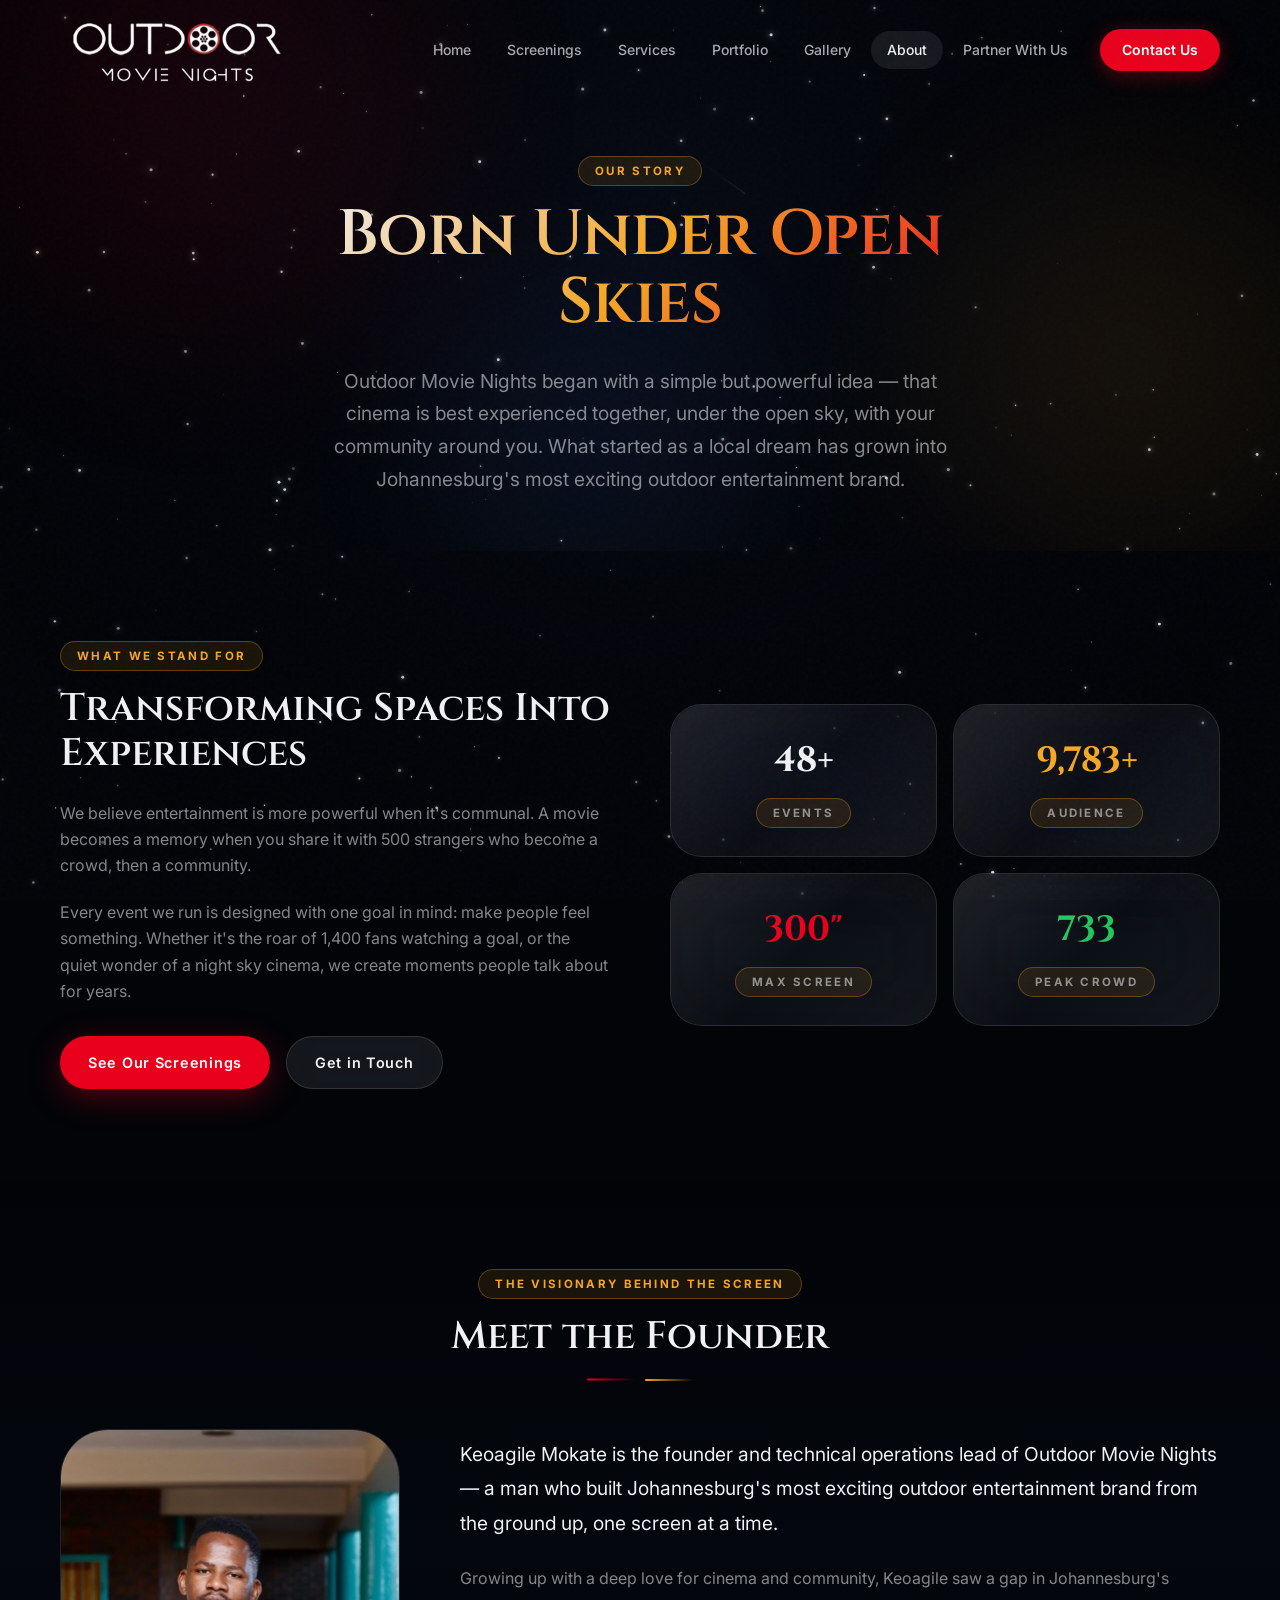
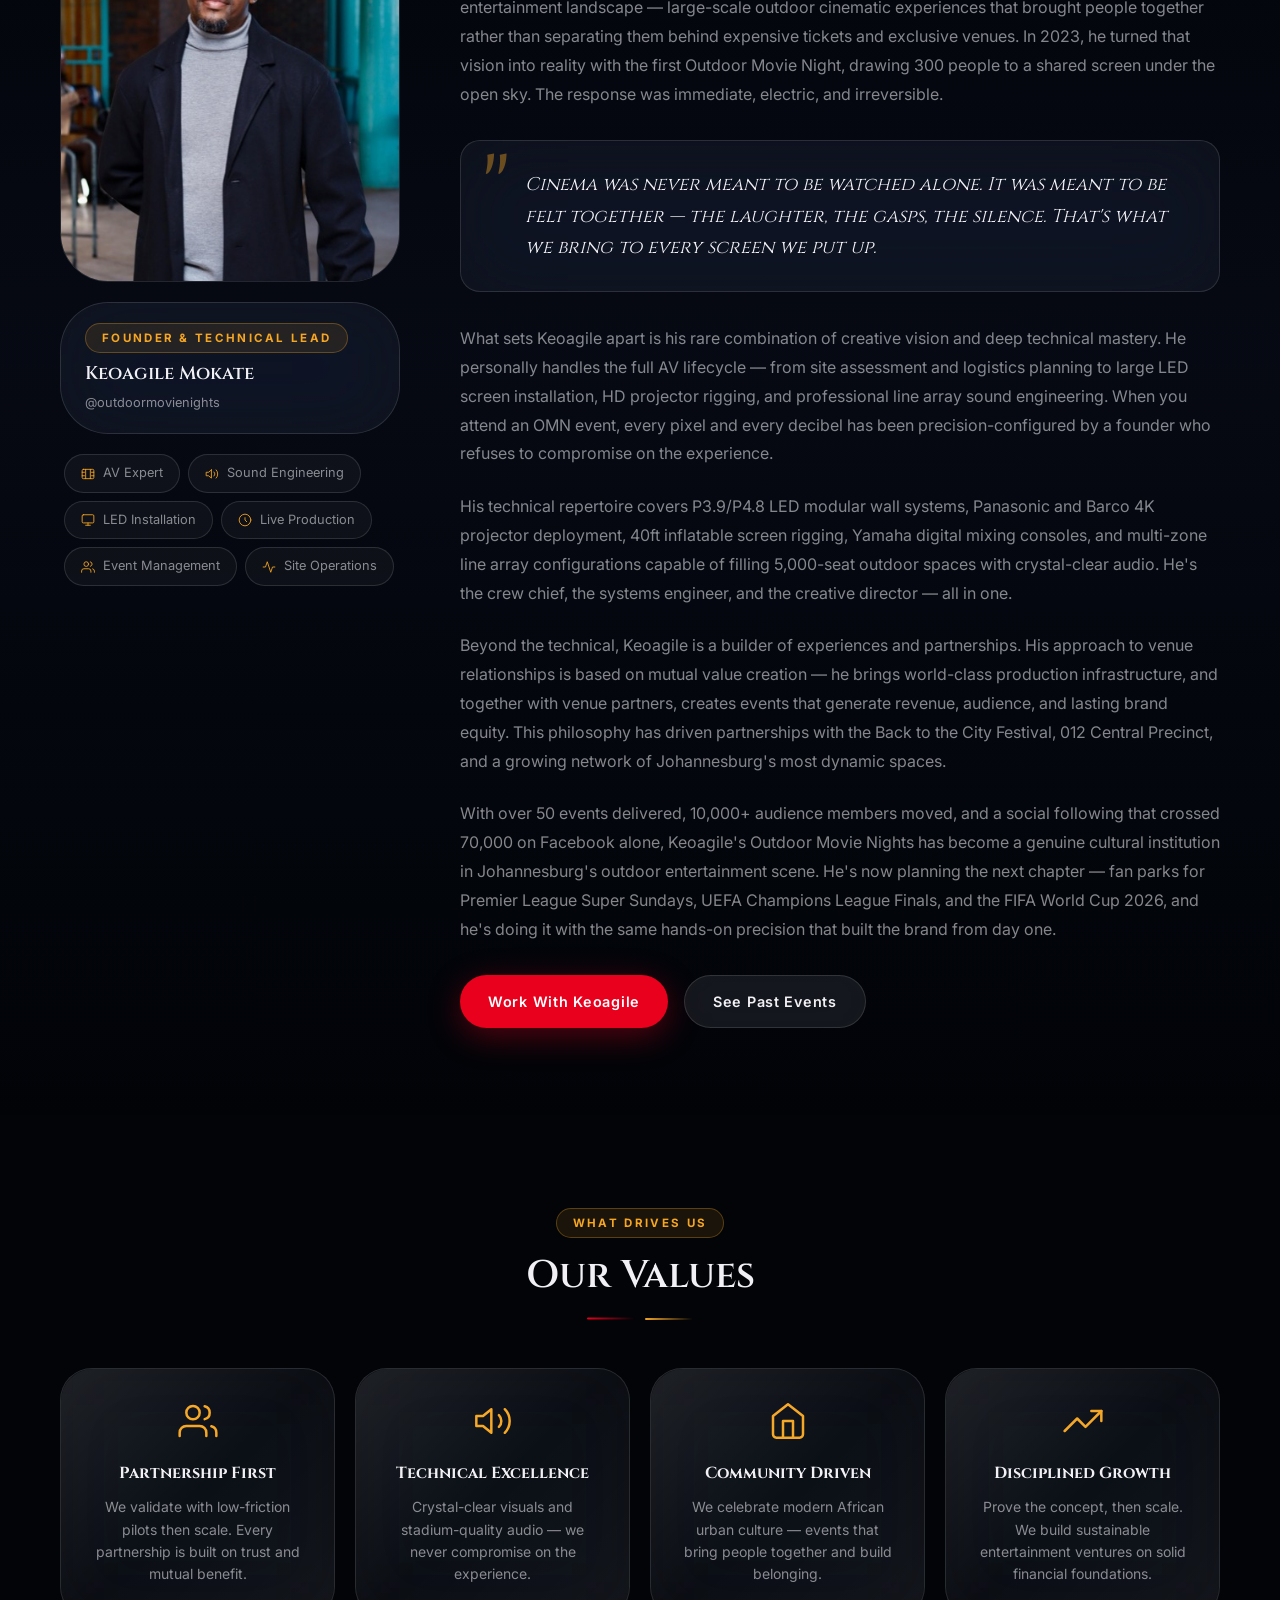
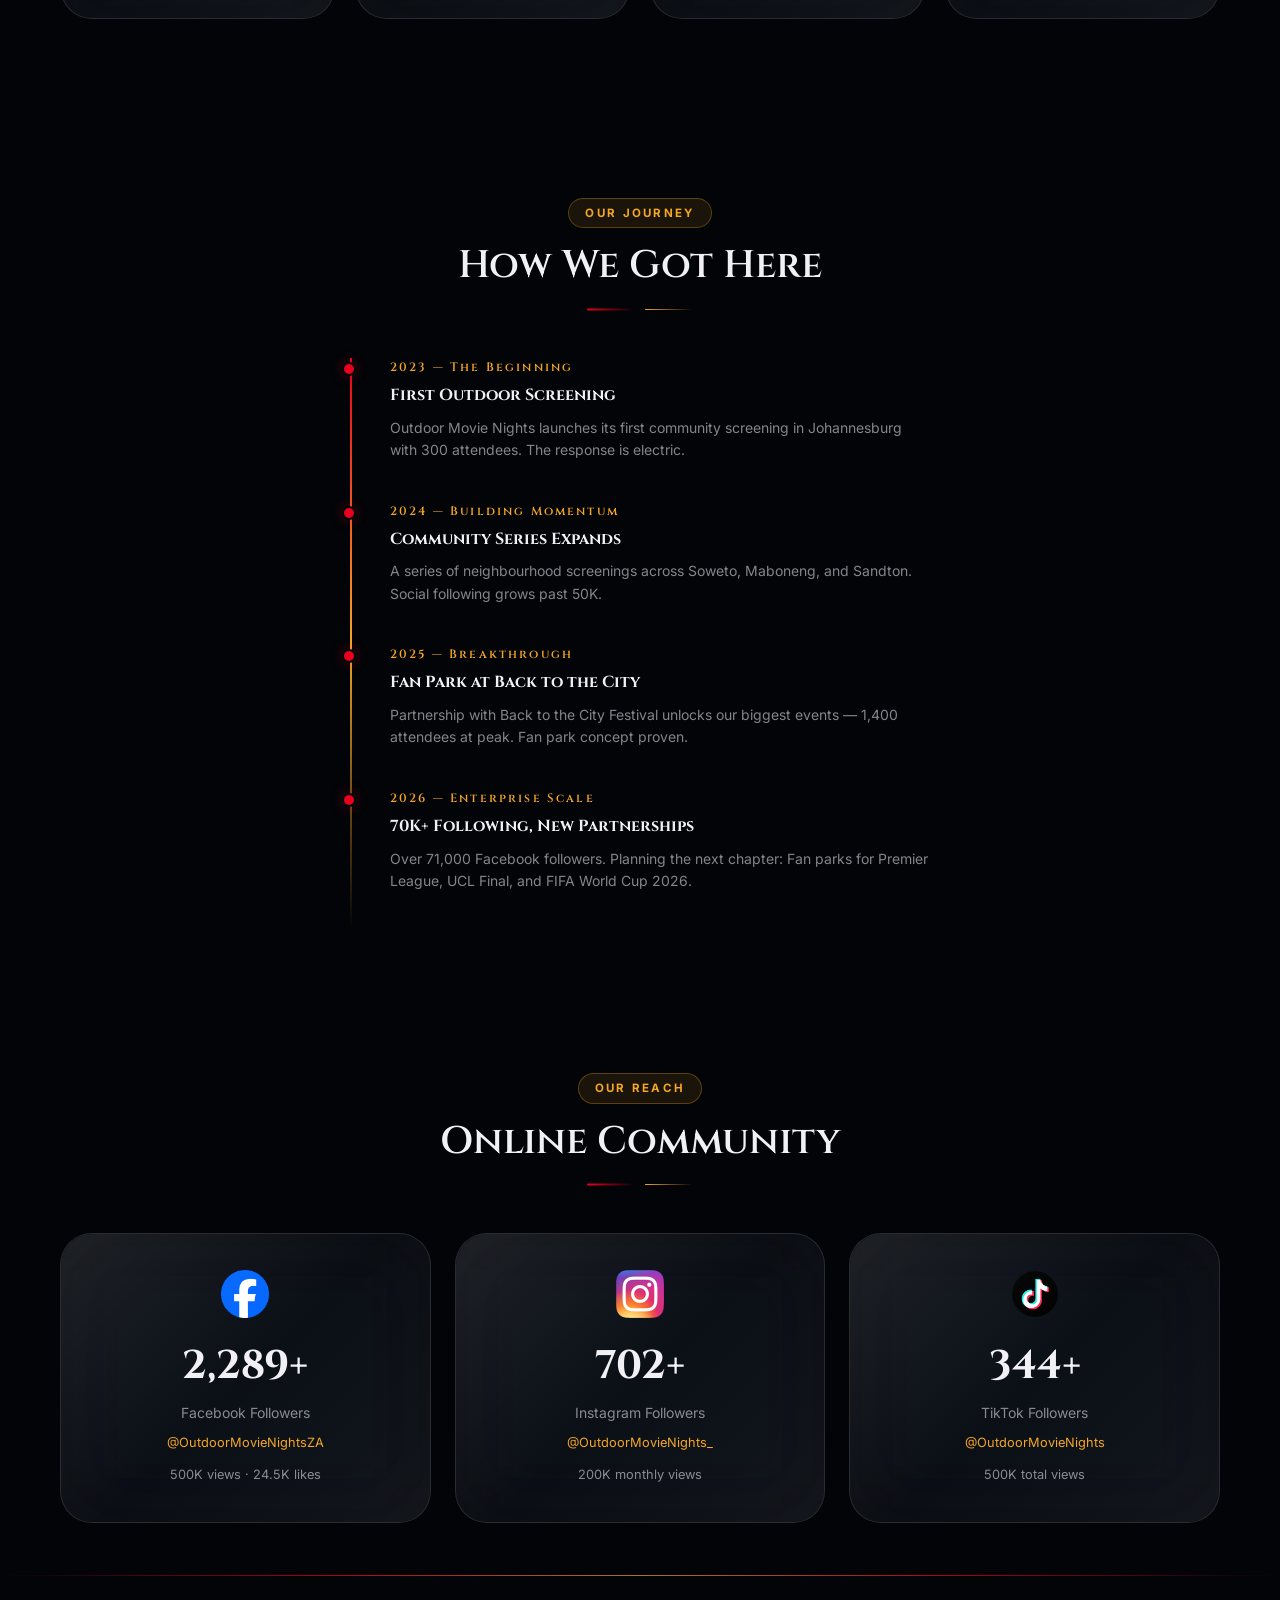
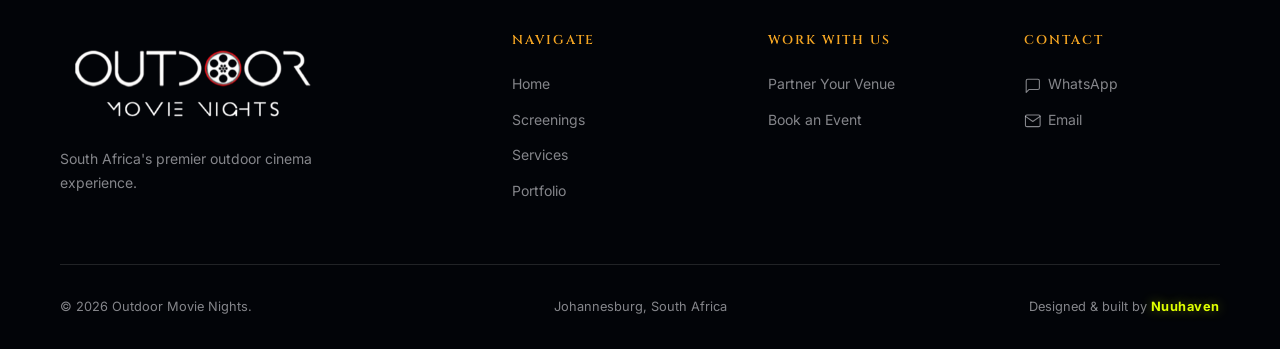
==== commit 28a19641: "Update footer credit to 'Designed & built by Nuuhaven' on all 8 pages Co-Authored-By: Claude Sonnet " ====
--- a/about.html
+++ b/about.html
@@ -342,6 +342,7 @@
     <div class="footer-bottom">
       <span>© 2026 Outdoor Movie Nights.</span>
       <span>Johannesburg, South Africa</span>
+      <span>Designed &amp; built by <a href="https://nuuhaven.com/" target="_blank" rel="noopener" class="nuuhaven-credit">Nuuhaven</a></span>
     </div>
   </div>
 </footer>
--- a/css/global.css
+++ b/css/global.css
@@ -420,6 +420,7 @@
 }
 
 @media (max-width: 768px) {
+  :root { --nav-h: 72px; }
   .grid-2, .grid-3, .grid-4 { grid-template-columns: 1fr; }
   .section-header { margin-bottom: clamp(20px, 4vw, 36px); }
 }
--- a/css/components.css
+++ b/css/components.css
@@ -40,6 +40,10 @@
 .nav-logo img {
   height: 88px;
   width: auto;
+}
+
+@media (max-width: 768px) {
+  .nav-logo img { height: 54px; }
 }
 
 /* ── SVG Icon utility ── */
@@ -282,14 +286,13 @@
   flex-direction: column;
   gap: 16px;
   min-height: 280px;
-  border-top: 2px solid transparent;
-  transition: border-color 0.3s ease, transform var(--t-mid) var(--ease-glass),
-              border-color var(--t-mid) var(--ease-smooth),
-              box-shadow var(--t-mid) var(--ease-smooth);
-}
-
-.service-card:hover {
-  border-top-color: var(--c-red);
+}
+
+@media (hover: hover) {
+  .service-card:hover {
+    border-top-color: var(--c-red) !important;
+    border-top-width: 2px !important;
+  }
 }
 
 .service-icon {
@@ -920,6 +923,19 @@
   color: var(--c-muted);
 }
 
+.nuuhaven-credit {
+  color: #dfff00;
+  font-weight: 700;
+  letter-spacing: 0.04em;
+  text-shadow: 0 0 12px rgba(223,255,0,0.4);
+  transition: text-shadow 0.2s ease, opacity 0.2s ease;
+}
+
+.nuuhaven-credit:hover {
+  text-shadow: 0 0 24px rgba(223,255,0,0.7);
+  opacity: 0.9;
+}
+
 @media (max-width: 900px) {
   .footer-grid { grid-template-columns: 1fr 1fr; }
   .footer-brand { grid-column: 1 / -1; }
